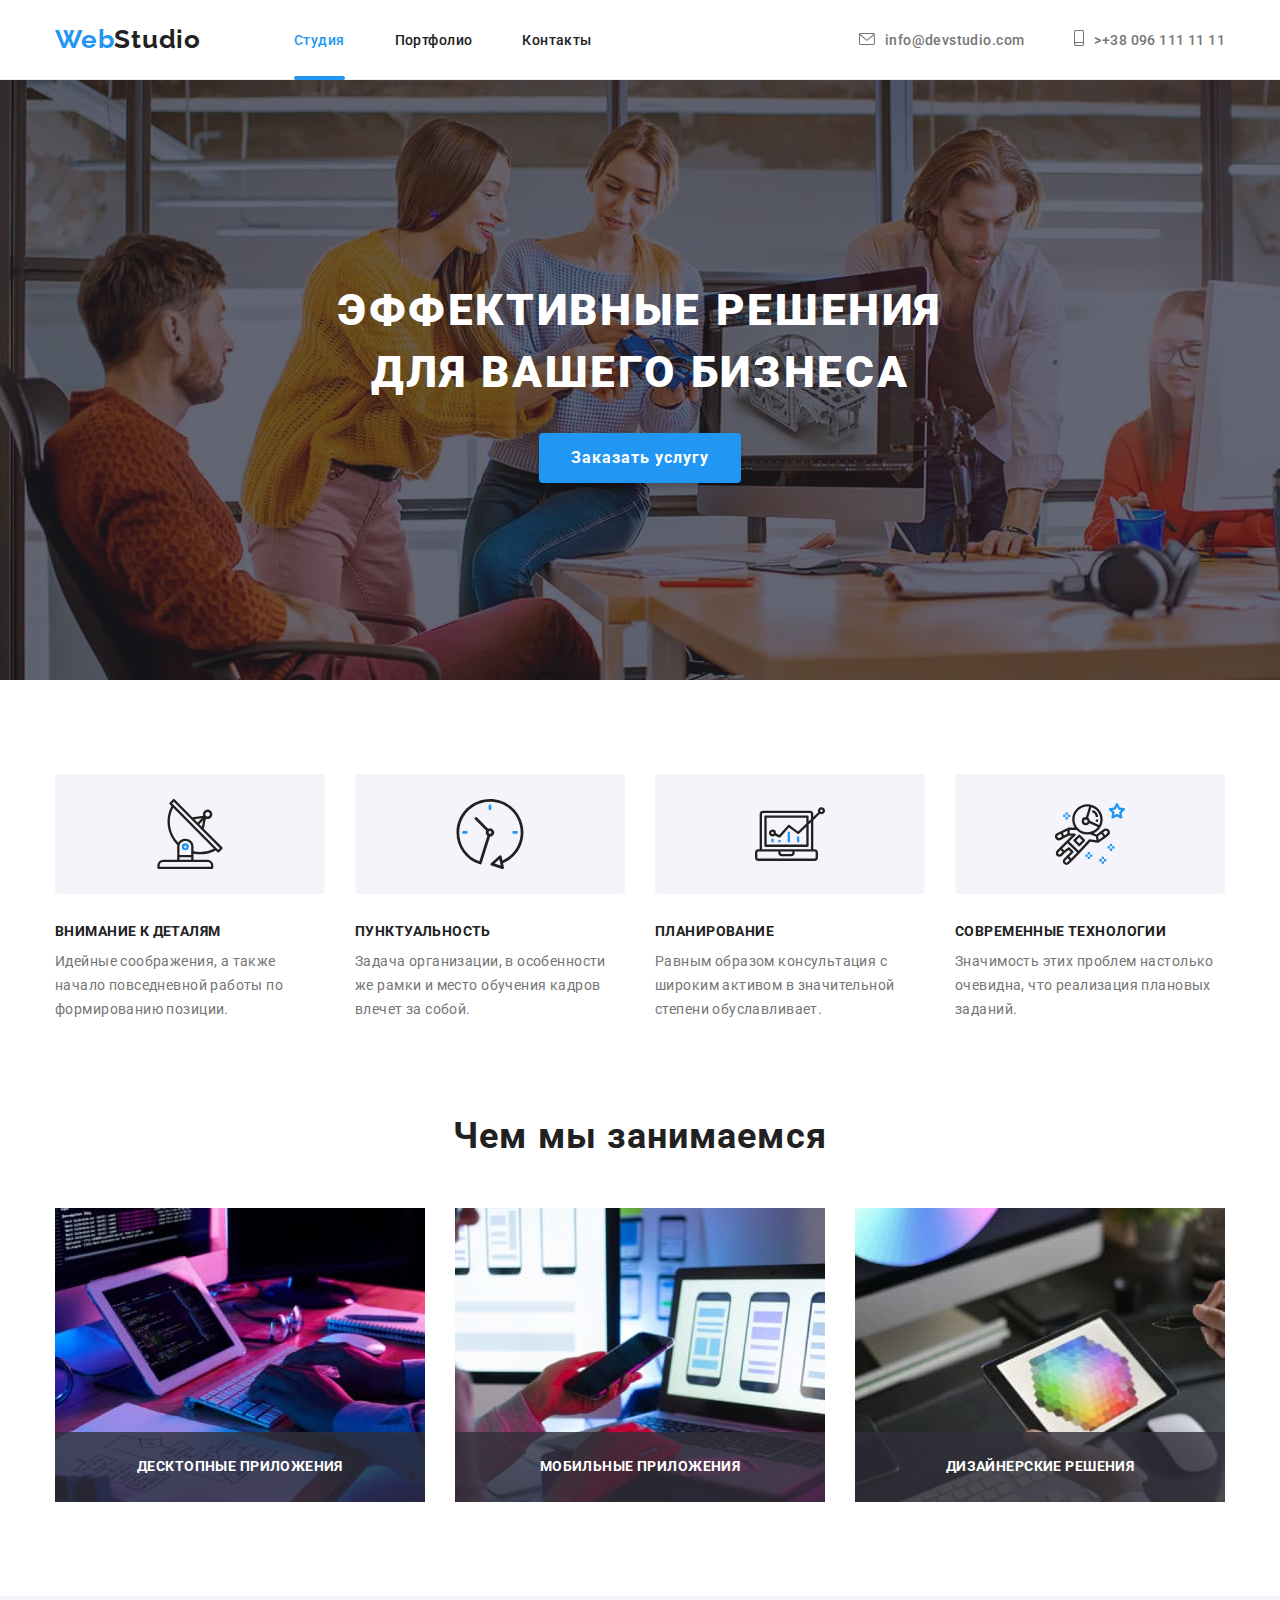
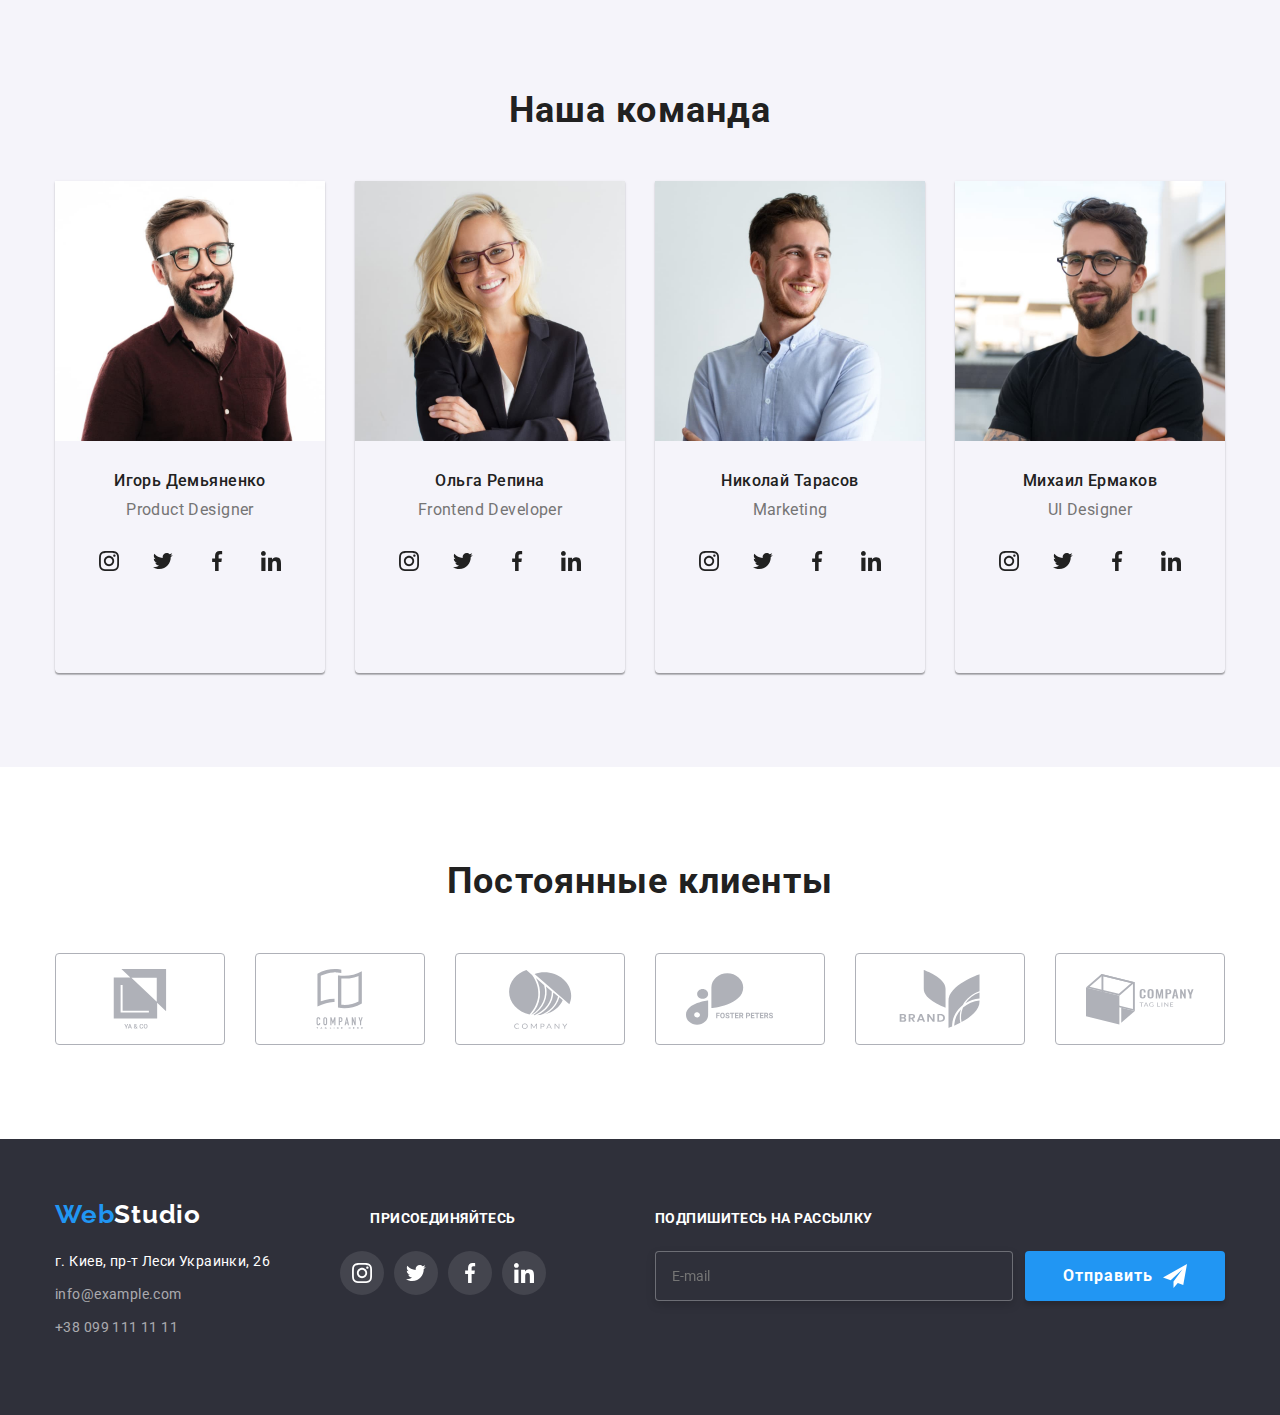
==== index.html @ e7a85a6c "check3" ====
<!DOCTYPE html>
<html lang="ru">
  <head>
    <meta charset="UTF-8" />
    <meta http-equiv="X-UA-Compatible" content="IE=edge" />
    <meta name="viewport" content="width=device-width, initial-scale=1.0" />
    <title>WebStudio</title>
    <link
      href="https://fonts.googleapis.com/css2?family=Raleway:wght@700&family=Roboto:wght@400;500;700;900&display=swap"
      rel="stylesheet"
    />
    <link
      rel="stylesheet"
      href="https://cdnjs.cloudflare.com/ajax/libs/modern-normalize/1.0.0/modern-normalize.min.css"
    />
    <link rel="stylesheet" href="./css/style.css" />
    <link rel="stylesheet" href="./css/main.min.css" />
  </head>
  <body class="body">
    <header class="header">
      <div class="conteiner">
        <a href="" class="logo header__logo"><span>Web</span>Studio </a>
        <nav class="nav">
          <ul class="nav__list list">
            <li class="nav__item">
              <a
                class="link currentlink nav__top-link"
                target="_blank"
                href="./index.html"
              >
                Студия</a
              >
            </li>
            <li class="nav__item">
              <a
                class="link nav__top-link"
                target="_blank"
                href="./portfolio.html"
                >Портфолио</a
              >
            </li>
            <li>
              <a class="link nav__top-link" target="_blank" href="">Контакты</a>
            </li>
          </ul>
        </nav>
        <ul class="list-link list">
          <li class="list-link__item">
            <a class="list-link__contact mail" href="mailto:info@devstudio.com">
              <div class="icon">
              <svg class="list-link__icon" width="16" height="12">
                <use href="./image/symbol-defs.svg#icon-envelope"></use></svg >
              </div>
              info@devstudio.com</a
            >
            <li class="list-link__item">
            <a class="list-link__contact tel" href="tel:+380961111111">
              <div class="icon">
              <svg class="list-link__icon" width="10" height="16">
                <use href="./image/symbol-defs.svg#icon-smartphone"></use></svg>
              </div>
                >+38 096 111 11 11</a
            >
          </li>
          </li>
        </ul>
        <button type="button" class="menu-open-btn">
          <svg class="mobile-open-icon" width="40" height="40">
            <use href="./image/symbol-defs.svg#icon-menu-mob"></use>
          </svg>
        </button>
      </div>
      <div class="mob-menu is-hidden">
        <div class="conteiner">
          <div class="mob-menu-top">
            <button type="button" class="menu-close-btn">
              <svg class="mobile-close-icon" width="40" height="40">
                <use href="./image/symbol-defs.svg#icon-close-mob"></use>
              </svg>
            </button>
            <ul class="mob-menu-list list">
              <li class="mob-menu-item">
                <a
                  class="link currentlink mob-link"
                  target="_blank"
                  href="./index.html"
                >
                  Студия</a
                >
              </li>
              <li class="mob-menu-item">
                <a class="link mob-link" target="_blank" href="./portfolio.html"
                  >Портфолио</a
                >
              </li>
              <li class="mob-menu-item">
                <a class="link mob-link" target="_blank" href="">Контакты</a>
              </li>
            </ul>
          </div>
          <div class="mob-menu-bottom">
            <div class="mob-connect">
              <ul class="mob-connect-list list">
                <li class="mob-connect-item">
                  <a
                    class="mob-connect-link-phone tel link"
                    href="tel:+380961111111"
                  >
                    +38 096 111 11 11</a
                  >
                </li>
                <li class="mob-connect-item">
                  <a
                    class="mob-connect-link-email mail link"
                    href="mailto:info@devstudio.com"
                  >
                    info@devstudio.com</a
                  >
                </li>
              </ul>

              <ul class="mob-soc-list list">
                <li class="mob-soc-item">Instagram</li>
                <li class="mob-soc-item">Twitter</li>
                <li class="mob-soc-item">Facebook</li>
                <li class="mob-soc-item">LinkedIn</li>
              </ul>
            </div>
          </div>
        </div>
      </div>
    </header>
    <main>
      <section class="hero">
        <div class="conteiner">
          <h1 class="hero__title title">
            Эффективные решения<br />
            для вашего бизнеса
          </h1>
          <button type="button" class="hero__btn" data-modal-open>
            Заказать услугу
          </button>
        </div>
      </section>
      <section class="peculiarities section">
        <div class="conteiner">
          <h2 class="visually-hidden">Особенности</h2>
          <ul class="peculiarities__list card__set list">
            <li class="peculiarities__item card__item icon-rect">
              <h3 class="peculiarities__title item-title">
                Внимание к деталям
              </h3>
              <p class="peculiarities__text">
                Идейные соображения, а также начало повседневной работы по
                формированию позиции.
              </p>
            </li>
            <li class="peculiarities__item card__item icon-clock">
              <h3 class="peculiarities__title item-title">Пунктуальность</h3>
              <p class="peculiarities__text">
                Задача организации, в особенности же рамки и место обучения
                кадров влечет за собой.
              </p>
            </li>
            <li class="peculiarities__item card__item icon-diagram">
              <h3 class="peculiarities__title item-title">Планирование</h3>
              <p class="peculiarities__text">
                Равным образом консультация с широким активом в значительной
                степени обуславливает.
              </p>
            </li>
            <li class="peculiarities__item card__item icon-ilon">
              <h3 class="peculiarities__title item-title">
                Современные технологии
              </h3>
              <p class="peculiarities__text">
                Значимость этих проблем настолько очевидна, что реализация
                плановых заданий.
              </p>
            </li>
          </ul>
        </div>
      </section>
      <section class="about section">
        <div class="conteiner">
          <h2 class="about__top-title title">Чем мы занимаемся</h2>
          <ul class="about__list card__set list">
            <li class="about__item card__item">
              <img
                class="about__img"
                srcset="./image/img.jpg 1x, ./image/about-des1-2x.jpg 2x"
                src="./image/img.jpg"
                alt="написание кода"
                width="370"
                height="294"
              />
              <p class="about__text item-title">Десктопные приложения</p>
            </li>
            <li class="about__item card__item">
              <img
                class="about__img"
                srcset="./image/img-2.jpg 1x, ./image/about-des2-2x.jpg 2x"
                src="./image/img-2.jpg"
                alt="разметка страницы"
                width="370"
                height="294"
              />
              <p class="about__text item-title">Мобильные приложения</p>
            </li>
            <li class="about__item card__item">
              <img
                class="about__img"
                srcset="./image/img-3.jpg 1x, ./image/about-des3-2x.jpg 2x"
                src="./image/img-3.jpg"
                alt="выбор цвета"
                width="370"
                height="294"
              />
              <p class="about__text item-title">Дизайнерские решения</p>
            </li>
          </ul>
        </div>
      </section>
      <section class="team section">
        <div class="conteiner">
          <h2 class="team__top-title title">Наша команда</h2>
          <ul class="team__list card-set list">
            <li class="team__item card__item">
              <picture>
                <source
                  srcset="
                    ./image/team-des-1-2x.jpg 2x,
                    ./image/team-des-1.jpg    1x
                  "
                  media="(min-width: 1200px)"
                />
                <source
                  srcset="
                    ./image/team-tab-1-2x.jpg 2x,
                    ./image/team-tab-1.jpg    1x
                  "
                  media="(min-width: 768px)"
                />
                <source
                  srcset="
                    ./image/team-mob-1-2x.jpg 2x,
                    ./image/team-mob-1.jpg    1x
                  "
                  media="(max-width: 480px)"
                />
                <img
                  src="./image/team-des-1.jpg"
                  alt="Парень в красной рубашке"
                />
              </picture>
              <div class="team__container">
                <h3 class="team__title">Игорь Демьяненко</h3>
                <p class="team__text">Product Designer</p>
                <ul class="soc__list list">
                  <li class="soc__item">
                    <a
                      href=""
                      target="_blank"
                      rel="noopener noreferrer"
                      class="soc__link link"
                    >
                      <svg class="soc__icon" width="20px" height="20px">
                        <use
                          href="./image/symbol-defs.svg#icon-instagram-2"
                        ></use>
                      </svg>
                    </a>
                  </li>
                  <li class="soc__item">
                    <a
                      href=""
                      target="_blank"
                      rel="noopener noreferrer"
                      class="soc__link link"
                    >
                      <svg class="soc__icon" width="20px" height="20px">
                        <use href="./image/symbol-defs.svg#icon-Group"></use>
                      </svg>
                    </a>
                  </li>
                  <li class="soc__item">
                    <a
                      href=""
                      target="_blank"
                      rel="noopener noreferrer"
                      class="soc__link link"
                    >
                      <svg class="soc__icon" width="20px" height="20px">
                        <use
                          href="./image/symbol-defs.svg#icon-facebook-1"
                        ></use>
                      </svg>
                    </a>
                  </li>
                  <li class="soc__item">
                    <a
                      href=""
                      target="_blank"
                      rel="noopener noreferrer"
                      class="soc__link link"
                    >
                      <svg class="soc__icon" width="20px" height="20px">
                        <use
                          href="./image/symbol-defs.svg#icon-linkedin-1"
                        ></use>
                      </svg>
                    </a>
                  </li>
                </ul>
              </div>
            </li>
            <li class="team__item card__item">
              <picture>
                <source
                  srcset="
                    ./image/team-des-2-2x.jpg 2x,
                    ./image/team-des-2.jpg    1x
                  "
                  media="(min-width: 1200px)"
                />
                <source
                  srcset="
                    ./image/team-tab-2-2x.jpg 2x,
                    ./image/team-tab-2.jpg    1x
                  "
                  media="(min-width: 768px)"
                />
                <source
                  srcset="
                    ./image/team-mob-2-2x.jpg 2x,
                    ./image/team-mob-2.jpg    1x
                  "
                  media="(max-width: 480px)"
                />
                <img src="./image/team-des-2.jpg" alt="девушка" />
              </picture>

              <div class="team__container">
                <h3 class="team__title">Ольга Репина</h3>
                <p class="team__text">Frontend Developer</p>
                <ul class="soc__list list">
                  <li class="soc__item">
                    <a
                      href=""
                      target="_blank"
                      rel="noopener noreferrer"
                      class="soc__link link"
                    >
                      <svg class="soc__icon" width="20px" height="20px">
                        <use
                          href="./image/symbol-defs.svg#icon-instagram-2"
                        ></use>
                      </svg>
                    </a>
                  </li>
                  <li class="soc__item">
                    <a
                      href=""
                      target="_blank"
                      rel="noopener noreferrer"
                      class="soc__link link"
                    >
                      <svg class="soc__icon" width="20px" height="20px">
                        <use href="./image/symbol-defs.svg#icon-Group"></use>
                      </svg>
                    </a>
                  </li>
                  <li class="soc__item">
                    <a
                      href=""
                      target="_blank"
                      rel="noopener noreferrer"
                      class="soc__link link"
                    >
                      <svg class="soc__icon" width="20px" height="20px">
                        <use
                          href="./image/symbol-defs.svg#icon-facebook-1"
                        ></use>
                      </svg>
                    </a>
                  </li>
                  <li class="soc__item">
                    <a
                      href=""
                      target="_blank"
                      rel="noopener noreferrer"
                      class="soc__link link"
                    >
                      <svg class="soc__icon" width="20px" height="20px">
                        <use
                          href="./image/symbol-defs.svg#icon-linkedin-1"
                        ></use>
                      </svg>
                    </a>
                  </li>
                </ul>
              </div>
            </li>
            <li class="team__item card__item">
              <picture>
                <source
                  srcset="
                    ./image/team-des-3-2x.jpg 2x,
                    ./image/team-des-3.jpg    1x
                  "
                  media="(min-width: 1200px)"
                />
                <source
                  srcset="
                    ./image/team-tab-3-2x.jpg 2x,
                    ./image/team-tab-3.jpg    1x
                  "
                  media="(min-width: 768px)"
                />
                <source
                  srcset="
                    ./image/team-mob-3-2x.jpg 2x,
                    ./image/team-mob-3.jpg    1x
                  "
                  media="(max-width: 480px)"
                />
                <img
                  src="./image/team-des-3.jpg"
                  alt="парень в белой рубашке"
                />
              </picture>

              <div class="team__container">
                <h3 class="team__title">Николай Тарасов</h3>
                <p class="team__text">Marketing</p>
                <ul class="soc__list list">
                  <li class="soc__item">
                    <a
                      href=""
                      target="_blank"
                      rel="noopener noreferrer"
                      class="soc__link link"
                    >
                      <svg class="soc__icon" width="20px" height="20px">
                        <use
                          href="./image/symbol-defs.svg#icon-instagram-2"
                        ></use>
                      </svg>
                    </a>
                  </li>
                  <li class="soc__item">
                    <a
                      href=""
                      target="_blank"
                      rel="noopener noreferrer"
                      class="soc__link link"
                    >
                      <svg class="soc__icon" width="20px" height="20px">
                        <use href="./image/symbol-defs.svg#icon-Group"></use>
                      </svg>
                    </a>
                  </li>
                  <li class="soc__item">
                    <a
                      href=""
                      target="_blank"
                      rel="noopener noreferrer"
                      class="soc__link link"
                    >
                      <svg class="soc__icon" width="20px" height="20px">
                        <use
                          href="./image/symbol-defs.svg#icon-facebook-1"
                        ></use>
                      </svg>
                    </a>
                  </li>
                  <li class="soc__item">
                    <a
                      href=""
                      target="_blank"
                      rel="noopener noreferrer"
                      class="soc__link link"
                    >
                      <svg class="soc__icon" width="20px" height="20px">
                        <use
                          href="./image/symbol-defs.svg#icon-linkedin-1"
                        ></use>
                      </svg>
                    </a>
                  </li>
                </ul>
              </div>
            </li>
            <li class="team__item card__item">
              <picture>
                <source
                  srcset="
                    ./image/team-des-4-2x.jpg 2x,
                    ./image/team-des-4.jpg    1x
                  "
                  media="(min-width: 1200px)"
                />
                <source
                  srcset="
                    ./image/team-tab-4-2x.jpg 2x,
                    ./image/team-tab-4.jpg    1x
                  "
                  media="(min-width: 768px)"
                />
                <source
                  srcset="
                    ./image/team-mob-4-2x.jpg 2x,
                    ./image/team-mob-4.jpg    1x
                  "
                  media="(max-width: 480px)"
                />
                <img src="./image/team-des-4.jpg" alt="парень в футболке" />
              </picture>

              <div class="team__container">
                <h3 class="team__title">Михаил Ермаков</h3>
                <p class="team__text">UI Designer</p>
                <ul class="soc__list list">
                  <li class="soc__item">
                    <a
                      href=""
                      target="_blank"
                      rel="noopener noreferrer"
                      class="soc__link link"
                    >
                      <svg class="soc__icon" width="20px" height="20px">
                        <use
                          href="./image/symbol-defs.svg#icon-instagram-2"
                        ></use>
                      </svg>
                    </a>
                  </li>
                  <li class="soc__item">
                    <a
                      href=""
                      target="_blank"
                      rel="noopener noreferrer"
                      class="soc__link link"
                    >
                      <svg class="soc__icon" width="20px" height="20px">
                        <use href="./image/symbol-defs.svg#icon-Group"></use>
                      </svg>
                    </a>
                  </li>
                  <li class="soc__item">
                    <a
                      href=""
                      target="_blank"
                      rel="noopener noreferrer"
                      class="soc__link link"
                    >
                      <svg class="soc__icon" width="20px" height="20px">
                        <use
                          href="./image/symbol-defs.svg#icon-facebook-1"
                        ></use>
                      </svg>
                    </a>
                  </li>
                  <li class="soc__item">
                    <a
                      href=""
                      target="_blank"
                      rel="noopener noreferrer"
                      class="soc__link link"
                    >
                      <svg class="soc__icon" width="20px" height="20px">
                        <use
                          href="./image/symbol-defs.svg#icon-linkedin-1"
                        ></use>
                      </svg>
                    </a>
                  </li>
                </ul>
              </div>
            </li>
          </ul>
        </div>
      </section>
      <section class="clients section">
        <div class="conteiner">
          <h2 class="clients__title title">Постоянные клиенты</h2>
          <ul class="clients__list card__set list">
            <li class="clients__item card__item">
              <a
                href=""
                target="_blank"
                rel="noopener noreferrer"
                class="clients__link link"
              >
                <svg class="clients__soc__icon" width="108px" height="60px">
                  <use href="./image/symbol-defs.svg#icon-group-2"></use>
                </svg>
              </a>
            </li>
            <li class="clients__item card__item">
              <a
                href=""
                target="_blank"
                rel="noopener noreferrer"
                class="clients__link link"
              >
                <svg class="clients__soc__icon" width="108px" height="60px">
                  <use href="./image/symbol-defs.svg#icon-group-3"></use>
                </svg>
              </a>
            </li>
            <li class="clients__item card__item">
              <a
                href=""
                target="_blank"
                rel="noopener noreferrer"
                class="clients__link link"
              >
                <svg class="clients__soc__icon" width="100px" height="60px">
                  <use href="./image/symbol-defs.svg#icon-group-4"></use>
                </svg>
              </a>
            </li>
            <li class="clients__item card__item">
              <a
                href=""
                target="_blank"
                rel="noopener noreferrer"
                class="clients__link link"
              >
                <svg class="clients__soc__icon" width="108px" height="60px">
                  <use href="./image/symbol-defs.svg#icon-group-5"></use>
                </svg>
              </a>
            </li>
            <li class="clients__item card__item">
              <a
                href=""
                target="_blank"
                rel="noopener noreferrer"
                class="clients__link link"
              >
                <svg class="clients__soc__icon" width="108px" height="60px">
                  <use href="./image/symbol-defs.svg#icon-group-6"></use>
                </svg>
              </a>
            </li>
            <li class="clients__item card__item">
              <a
                href=""
                target="_blank"
                rel="noopener noreferrer"
                class="clients__link link"
              >
                <svg class="clients__soc__icon" width="108px" height="60px">
                  <use href="./image/symbol-defs.svg#icon-group-7"></use>
                </svg>
              </a>
            </li>
          </ul>
        </div>
      </section>
    </main>
    <footer class="footer">
      <div class="conteiner footer-conteiner">
        <div class="footer__top">
        <div class="footer__contant">
          <a href="" class="logo footer__logo"
            >Web<span class="logo__footer-accent">Studio</span></a
          >
          <address>
            <ul class="footer__list list">
              <li class="footer__item">
                <a
                  href="https://goo.gl/maps/t49kkBEcWEuTb8Tj7"
                  target="_blank"
                  rel="noopener noreferrer"
                  class="footer__link address link"
                  >г. Киев, пр-т Леси Украинки, 26</a
                >
              </li>
              <li class="footer__item">
                <a href="mailto:info@example.com" class="footer__link footer-address link"
                  >info@example.com</a
                >
              </li>
              <li class="footer__item">
                <a href="tel:+380991111111" class="footer__link footer-address link"
                  >+38 099 111 11 11</a
                >
              </li>
            </ul>
          </address>
        </div>
        <div class="footer__soc-contant">
          <p class="footer__title">присоединяйтесь</p>
          <ul class="soc__list list">
            <li class="soc__item">
              <a
                href=""
                target="_blank"
                rel="noopener noreferrer"
                class="soc__link link"
              >
                <svg class="soc__icon" width="20px" height="20px">
                  <use href="./image/symbol-defs.svg#icon-instagram-2"></use>
                </svg>
              </a>
            </li>
            <li class="soc__item">
              <a
                href=""
                target="_blank"
                rel="noopener noreferrer"
                class="soc__link link"
              >
                <svg class="soc__icon" width="20px" height="20px">
                  <use href="./image/symbol-defs.svg#icon-Group"></use>
                </svg>
              </a>
            </li>
            <li class="soc__item">
              <a
                href=""
                target="_blank"
                rel="noopener noreferrer"
                class="soc__link link"
              >
                <svg class="soc__icon" width="20px" height="20px">
                  <use href="./image/symbol-defs.svg#icon-facebook-1"></use>
                </svg>
              </a>
            </li>
            <li class="soc__item">
              <a
                href=""
                target="_blank"
                rel="noopener noreferrer"
                class="soc__link link"
              >
                <svg class="soc__icon" width="20px" height="20px">
                  <use href="./image/symbol-defs.svg#icon-linkedin-1"></use>
                </svg>
              </a>
            </li>
          </ul>
        </div>
        </div>
        <div class="footer__form-contant">
          <p class="footer__title footer__title-soc">Подпишитесь на рассылку</p>
          <form class="footer__send">
            <div class="footer__form-wrap">
            <input
              type="email"
              class="footer__input"
              name="E-mail"
              placeholder="E-mail"
            />
            <button type="submit" class="hero__btn footer__btn btn">
              Отправить
              <svg class="footer__send-icon" width="24px" height="24px">
                <use href="./image/symbol-defs.svg#icon-send"></use>
              </svg>
            </button>
          </form>
          </div>
        </div>
      </div>
    </footer>
    <div class="backdrop is-hidden" data-modal>
      <div class="modal">
        <button type="button" class="modal__btn btn" data-modal-close>
          <svg class="icon__close" width="18px" height="18px">
            <use href="./image/symbol-defs.svg#icon-close"></use>
          </svg>
        </button>
        <p class="modal__title">Оставьте свои данные, мы вам перезвоним</p>
        <form>
          <div class="modal__field">
            <label class="modal__label">Имя</label>
            <div class="wrap">
              <input
                type="text"
                class="modal__input"
                name="user-name"
                placeholder=""
              />
              <svg class="modal__icon" width="18" height="18">
                <use href="./image/symbol-defs.svg#icon-person"></use>
              </svg>
            </div>
          </div>
          <div class="modal__field">
            <label class="modal__label">Телефон</label>
            <div class="wrap">
              <input type="tel" class="modal__input" name="user-tel" />
              <svg class="modal__icon" width="18" height="18">
                <use href="./image/symbol-defs.svg#icon-phone"></use>
              </svg>
            </div>
          </div>
          <div class="modal__field">
            <label class="modal__label">Почта</label>
            <div class="wrap">
              <input type="email" class="modal__input" name="user-mail" />
              <svg class="modal__icon" width="18" height="18">
                <use href="./image/symbol-defs.svg#icon-email"></use>
              </svg>
            </div>
          </div>
          <div class="modal__text">
            <label for="user-text" class="modal__label">Комментарий</label>
            <textarea
              name="user-text"
              class="modal__area-text"
              id="user-text"
              placeholder="Введите текст"
            ></textarea>
          </div>
          <div class="checkbox__field">
            <input
              type="checkbox"
              name="privacy"
              value="true"
              class="checkbox__input visually-hidden"
              id="privacy"
            />
            <label for="privacy" class="checkbox__text">
              <span class="checkbox__span">
                <svg class="check__icon" width="11" height="8">
                  <use href="./image/symbol-defs.svg#icon-ok"></use>
                </svg> 
                </span
              >Соглашаюсь с рассылкой и принимаю
              <a
                href=""
                class="checkbox__link link"
                target="_blank"
                rel="noopener noreferrer"
                >Условия договора</a
              >
            </label>
          </div>
          <button type="submit" class="hero__btn btn">Отправить</button>
        </form>
      </div>
    </div>
    <script src="./js/modal.js"></script>
    <script src="./js/mobile-menu.js"></script>
  </body>
</html>
---- css/main.min.css ----
.body{font-family:"Roboto",sans-serif;font-weight:400;font-size:14px;line-height:1.71;letter-spacing:.03em;color:var(--dark-color)}.link{text-decoration:none;color:inherit}.list{list-style:none}h1,h2,h3,h4,h5,p{margin:0}ul,ol{margin:0;padding-left:0}button{cursor:pointer}img{display:block;max-width:100%;height:auto;width:100%}.logo{font-family:"Raleway",sans-serif;font-weight:700;font-size:26px;line-height:1.2;letter-spacing:.03em;color:var(--blue-color);text-decoration:none}.logo__header-accent{color:var(--logo-color)}.logo__footer-accent{color:var(--white-color)}.section{padding-top:60px;padding-bottom:60px}@media screen and (min-width: 1200px){.section{padding-top:94px;padding-bottom:94px}}.card-set{display:flex;flex-wrap:wrap;column-gap:var(--card-gap-left);row-gap:var(--card-gap-top)}@media screen and (min-width: 768px){.card-set{--card-item: 2}}.card-item{flex-basis:calc((100% - (var(--card-item) - 1)*var(--card-gap-left))/var(--card-item))}.conteiner{width:100%;margin:auto;padding-left:15px;padding-right:15px}@media screen and (min-width: 480px){.conteiner{width:480px}}@media screen and (min-width: 768px){.conteiner{width:780px}}@media screen and (min-width: 1200px){.conteiner{width:1200px}}.item-title{font-weight:700;font-size:14px;line-height:1.14;letter-spacing:.03em;text-transform:uppercase}.title{font-weight:700;font-size:36px;line-height:1.16;text-align:center;margin-bottom:50px;letter-spacing:.03em;color:var(--black-color)}.button{font-weight:700;font-size:16px;line-height:1.88;display:flex;align-items:center;text-align:center;letter-spacing:.06em;color:var(--white-color)}.button__btn:hover,.button__btn:focus{background-color:var(--dark-blue-color)}.soc__list{display:flex;justify-content:center}.soc__item{width:44px;height:44px;margin-right:10px}.soc__item:last-child{margin-right:0}.soc__link{width:100%;height:100%;border-radius:50%;display:flex;align-items:center;justify-content:center;transition:fill var(--cubic-bezier),background-color var(--cubic-bezier)}.soc__link:hover,.soc__link:focus{background-color:var(--blue-color);color:var(--white-color)}.soc__icon{fill:currentColor}.header__logo{font-size:24px;font-weight:700;line-height:1.17;text-decoration:none;font-family:"Raleway",sans-serif;color:var(--black-color)}@media screen and (min-width: 1200px){.header__logo{font-size:26px;line-height:1.19}}.link{color:var(--black-color);text-decoration:none}.header__logo{padding:16px 0}@media screen and (min-width: 768px){.header__logo{margin-right:88px;padding:26px 0}}@media screen and (min-width: 1200px){.header__logo{margin-right:93px;padding-top:24px;padding-bottom:25px}}.header{height:80px;border-bottom:1px solid #ececec;width:100vw;max-height:60px}@media screen and (min-width: 768px){.header{max-height:80px}}.header .conteiner{display:flex;align-items:center}.currentlink{color:var(--blue-color)}span{color:var(--blue-color)}.nav{display:none}@media screen and (min-width: 768px){.nav{display:flex}}.nav__list{font-size:14px;font-weight:500;line-height:1.19;letter-spacing:.02;display:flex;align-items:center;color:var(--black-color)}.list-link{display:none}@media screen and (min-width: 768px){.list-link{display:flex;flex-wrap:wrap;margin-left:84px;align-items:center}}@media screen and (min-width: 768px)and (min-width: 1200px){.list-link{flex-wrap:nowrap;margin-left:auto}}.nav__top-link{transition:color var(--cubic-bezier)}.nav__top-link:hover,.nav__top-link:focus{color:var(--blue-color)}.list-link__icon{fill:var(--dark-color);margin-right:8px}@media screen and (min-width: 1200px){.list-link__icon{margin-right:10px}}.list-link__contact:hover .list-link__icon,.list-link__contact:focus .list-link__icon{fill:var(--blue-color)}.list-link__contact{font-size:12px;line-height:1.1666666667;font-weight:500;text-decoration:none;color:var(--dark-color);display:flex;align-items:center;transition:color var(--cubic-bezier)}@media screen and (min-width: 1200px){.list-link__contact{font-size:14px;line-height:1.1428571429}}.list-link__contact:hover,.list-link__contact:focus{color:var(--blue-color)}.list-link__item:not(:last-child){margin-bottom:10px}@media screen and (min-width: 1200px){.list-link__item:not(:last-child){margin-bottom:0;margin-right:50px}}.nav__item{position:relative}.nav__item:not(:last-child){margin-right:50px}@media screen and (min-width: 768px){.link.currentlink::after{content:"";position:absolute;width:100%;height:4px;background-color:var(--blue-color);border-radius:2px;left:0;bottom:-32px}}.menu-open-btn{display:block;margin-left:auto;background-color:var(--white-color);border:none}.menu-close-btn{position:absolute;top:12px;right:25px;display:block;background-color:var(--white-color);border:none}.menu-open-btn:hover,.menu-close-btn:hover{fill:var(--blue-color)}@media screen and (min-width: 768px){.menu-open-btn{display:none}}.mob-menu{position:fixed;top:0;left:0;z-index:10;background-color:var(--white-color);width:100vw;height:100vh}.mob-menu .conteiner{position:relative;padding-top:48px;padding-bottom:48px;padding-left:40px;display:flex;flex-direction:column;justify-content:space-between;align-items:flex-start;height:100%;overflow-y:auto}@media screen and (min-width: 768px){.mob-menu{display:none}}.mob-menu-item{font-weight:500;font-size:40px;line-height:1.175;letter-spacing:.02em;color:var(--black-color)}.mob-menu-item .mob-link:hover{color:var(--blue-color)}.mob-menu-item:not(:last-child){margin-bottom:36px}.mob-connect-item:not(:last-child){margin-bottom:32px}.mob-connect-link-phone{font-weight:500;font-size:34px;line-height:1.1764705882;letter-spacing:.02em;color:var(--blue-color)}.mob-connect-link-email{font-weight:500;font-size:24px;line-height:1.1666666667;letter-spacing:.02em;color:var(--dark-color)}.mob-soc-list{position:relative;display:flex;flex-wrap:wrap;margin-top:64px;font-weight:500;font-size:18px;line-height:1.2222222222;letter-spacing:.02em;color:var(--blue-color)}.mob-soc-item:not(:last-child){margin-right:10px;padding-right:10px;border-right:1px solid rgba(33,33,33,.2)}.hero{max-width:767px;height:400px;margin:auto;padding:118px 0;text-align:center;background-color:var(--footer-color);background-image:linear-gradient(rgba(47, 48, 58, 0.4), rgba(47, 48, 58, 0.4)),url(../image/header-mob.jpg);background-repeat:no-repeat;background-size:cover}@media(min-device-pixel-ratio: 2),(min-resolution: 192dpi),(min-resolution: 2dppx){.hero{background-image:linear-gradient(rgba(47, 48, 58, 0.4), rgba(47, 48, 58, 0.4)),url(../image/header-mob2x.jpg)}}@media screen and (min-width: 768px){.hero{max-width:1199px;background-image:linear-gradient(rgba(47, 48, 58, 0.4), rgba(47, 48, 58, 0.4)),url(../image/header-tab.jpg)}}@media screen and (min-width: 768px)and (min-device-pixel-ratio: 2),screen and (min-width: 768px)and (min-resolution: 192dpi),screen and (min-width: 768px)and (min-resolution: 2dppx){.hero{background-image:linear-gradient(rgba(47, 48, 58, 0.4), rgba(47, 48, 58, 0.4)),url(../image/header-tab2x.jpg)}}@media screen and (min-width: 1200px){.hero{max-width:1600px;height:600px;padding:200px 0;background-image:linear-gradient(rgba(47, 48, 58, 0.4), rgba(47, 48, 58, 0.4)),url(../image/hero.jpg)}}@media screen and (min-width: 1200px)and (min-device-pixel-ratio: 2),screen and (min-width: 1200px)and (min-resolution: 192dpi),screen and (min-width: 1200px)and (min-resolution: 2dppx){.hero{background-image:linear-gradient(rgba(47, 48, 58, 0.4), rgba(47, 48, 58, 0.4)),url(../image/hero-2x.jpg)}}.hero__title{font-size:26px;font-weight:900;line-height:1.6;letter-spacing:.06em;margin-right:auto;margin-left:auto;text-align:center;text-transform:uppercase;color:var(--white-color);margin-bottom:30px}@media screen and (min-width: 1200px){.hero__title{font-size:44px;line-height:1.4;max-width:700px}}.hero__btn{font-family:inherit;font-weight:700;font-size:16px;line-height:1.88;border:0px;min-width:200px;margin-left:auto;margin-right:auto;display:flex;justify-content:center;align-items:center;padding:10px 32px;letter-spacing:.06em;color:var(--white-color);background-color:var(--blue-color);box-shadow:0px 4px 4px rgba(0,0,0,.15);border-radius:4px;transition:background-color var(--cubic-bezier),box-shadow var(--cubic-bezier),border-radius var(--cubic-bezier)}.hero__btn:hover,.hero__btn:focus{background-color:var(--dark-blue-color)}.peculiarities__list{display:flex;flex-wrap:wrap;gap:30px}.peculiarities__item{width:100%}@media screen and (min-width: 768px){.peculiarities__item{width:calc((100% - 30px)/2)}}@media screen and (min-width: 1200px){.peculiarities__item{width:calc((100% - 90px)/4)}}.peculiarities__title{margin-bottom:10px;color:var(--black-color);text-align:center}@media screen and (min-width: 768px){.peculiarities__title{text-align:start}}.peculiarities__item::before{content:"";display:block;height:120px;border-radius:4px;margin-bottom:30px;background:var(--grey-color);background-position:50% 50%;background-repeat:no-repeat}.icon-rect::before{background-image:url(../image/antenna.svg)}.icon-clock::before{background-image:url(../image/clock.svg)}.icon-diagram::before{background-image:url(../image/diagram.svg)}.icon-ilon::before{background-image:url(../image/astronaut.svg)}.about{padding-top:0}@media screen and (max-width: 1199px){.about{display:none}}.about__list{display:flex;gap:30px}.about__item{position:relative}.about__text{display:flex;align-items:center;justify-content:center;position:absolute;color:var(--white-color);bottom:0;background:rgba(47,48,58,.8);width:100%;padding:27px}.team{background:var(--grey-color)}.team__container{padding:30px}.team__title{font-weight:500;color:var(--black-color);margin-bottom:10px}.team__text{margin-bottom:16px}.team__list{display:flex;flex-wrap:wrap;gap:30px}.team__item{width:100%;text-align:center;box-shadow:0px 1px 3px rgba(0,0,0,.12),0px 1px 1px rgba(0,0,0,.14),0px 2px 1px rgba(0,0,0,.2);border-radius:0px 0px 4px 4px}@media screen and (min-width: 768px){.team__item{width:calc((100% - 30px)/2)}}@media screen and (min-width: 1200px){.team__item{width:calc((100% - 90px)/4)}}.team__text,.team__title{font-size:16px;line-height:1.19}.clients__list{--card-item: 6;display:flex;flex-wrap:wrap;gap:30px}.clients__item{color:var(--soc__grey-color);width:calc((100% - 30px)/2)}@media screen and (min-width: 768px){.clients__item{width:calc((100% - 60px)/3)}}@media screen and (min-width: 1200px){.clients__item{width:calc((100% - 150px)/6)}}.clients__item:last-child{margin-right:none}.clients__soc__icon{fill:currentColor}.clients__link{color:inherit;display:flex;fill:var(--soc__grey-color);height:92px;border:1px solid #afb1b8;border-radius:4px;display:flex;align-items:center;justify-content:center;border-radius:4px;transition:fill var(--cubic-bezier),border var(--cubic-bezier)}.clients__link:focus,.clients__link:hover{color:var(--blue-color);border:1px solid var(--blue-color)}.footer{padding-bottom:60px;background:var(--footer-color)}@media screen and (min-width: 768px){.footer__top{display:flex;justify-content:space-evenly;align-items:baseline}}.footer__logo{display:block;text-align:center;font-weight:700;font-size:26px;line-height:1.1923076923;margin-bottom:20px}@media screen and (min-width: 1200px){.footer__logo{text-align:start}}.footer__link{transition:color 250ms cubic-bezier(0.4, 0, 0.2, 1)}.footer__link:not(:last-child){margin-bottom:8px}.footer__link:hover,.footer__link:focus{color:var(--blue-color)}.footer__list{display:block;text-align:center}@media screen and (min-width: 1200px){.footer__list{text-align:start}}.footer__soc-contant{margin-top:60px}.footer-address{font-size:14px;line-height:1.71;letter-spacing:.03;color:rgba(255,255,255,.6)}@media screen and (min-width: 1200px){.footer-conteiner{display:flex;align-items:baseline}}.address{font-size:14px;line-height:1.71;letter-spacing:.03;font-style:normal;color:var(--white-color)}.footer__contant{padding-top:60px}@media screen and (min-width: 1200px){.footer__contant{display:flex;flex-direction:column;margin-right:70px}}.footer-address{display:block;margin-top:9px;font-style:normal}.footer__title{text-align:center;font-size:14px;font-weight:700;line-height:1.71;letter-spacing:.03;text-transform:uppercase;color:var(--white-color)}@media screen and (min-width: 1200px){.footer__title-soc{text-align:start}}.soc__list{margin-bottom:60px;display:flex;justify-content:center;margin-top:20px}.footer .soc__link{color:var(--white-color);background:rgba(255,255,255,.1);border-radius:50%;transition:background-color var(--cubic-bezier)}.footer .soc__link:hover,.footer .soc__link:focus{background-color:var(--blue-color)}.footer__input{width:100%;height:50px;background-color:var(--footer-color);color:rgba(255,255,255,.6);padding-left:16px;margin-bottom:20px;outline:none;border:1px solid rgba(255,255,255,.3);filter:drop-shadow(0px 4px 4px rgba(0, 0, 0, 0.15));border-radius:4px}@media screen and (min-width: 768px){.footer__input{width:450px}}@media screen and (min-width: 1200px){.footer__input{width:358px}}.footer__btn{font-size:16px;font-weight:700;line-height:1.88;letter-spacing:.06;display:flex;align-items:center;justify-content:center;width:200px;height:50px;background:#2196f3;box-shadow:0px 4px 4px rgba(0,0,0,.15);border-radius:4px;margin:0 auto;cursor:pointer;color:#fff;border:none}@media screen and (min-width: 1200px){.footer__btn{margin-left:12px}}@media screen and (min-width: 768px){.footer__form-contant{margin-top:60px}}@media screen and (min-width: 1200px){.footer__form-contant{margin-top:0;margin-left:auto}}.footer__form-wrap{margin-top:20px}@media screen and (min-width: 768px){.footer__form-wrap{text-align:center}}@media screen and (min-width: 1200px){.footer__form-wrap{display:flex}}.footer__send-icon{margin-left:10px}.filter{padding-top:94px}.filter__btn-list{display:flex;flex-wrap:wrap;align-items:center;gap:15px 8px;margin-bottom:40px}@media screen and (min-width: 768px){.filter__btn-list{margin-bottom:30px;justify-content:center}}@media screen and (min-width: 1200px){.filter__btn-list{margin-bottom:50px}}.filter__item:not(:last-child){margin-right:8px}.filter__btn{font-family:"Roboto";font-weight:500;font-size:16px;line-height:1.62;padding:6px 22px;border-radius:4px;border:none;text-align:center;letter-spacing:.03em;color:var(--black-color);transition:background-color var(--cubic-bezier),box-shadow var(--cubic-bezier),color var(--cubic-bezier)}.filter__btn:hover,.filter__btn:focus{color:var(--white-color);background-color:var(--blue-color);box-shadow:0px 3px 1px rgba(0,0,0,.1),0px 1px 2px rgba(0,0,0,.08),0px 2px 2px rgba(0,0,0,.12)}.portfolio__list{display:flex;flex-wrap:wrap;gap:30px}.portfolio__link{display:block;transition:box-shadow var(--cubic-bezier)}.portfolio__link:focus,.portfolio__link:hover{box-shadow:0px 1px 1px rgba(0,0,0,.12),0px 4px 4px rgba(0,0,0,.06),1px 4px 6px rgba(0,0,0,.16)}.portfolio__title{font-weight:700;font-size:18px;line-height:2;letter-spacing:.06em;color:var(--black-color)}.portfolio__bac{position:relative;overflow:hidden}.portfolio__bac-text{position:absolute;top:0;height:100%;font-size:18px;line-height:1.56;padding:63px 24px;background-color:rgba(33,150,243,.9);color:var(--white-color);transform:translateY(100%);transition:transform var(--cubic-bezier),background-color var(--cubic-bezier),color var(--cubic-bezier)}.portfolio__link:hover .portfolio__bac-text,.portfolio__link:focus .portfolio__bac-text{transform:translateY(0)}.portfolio__text{font-size:16px;line-height:1.88}.portfolio__footer{border:1px solid #eee;padding:20px 24px}.backdrop{width:100%;height:100%;background:rgba(0,0,0,.8);position:fixed;top:0;transition:opacity var(--cubic-bezier),visibility var(--cubic-bezier)}.backdrop.is-hidden .modal{transform:translate(-50%, -50%) scale(0)}.modal{max-width:450px;max-height:609px;height:100%;width:100%;position:absolute;top:50%;left:50%;background:var(--white-color);padding:40px;box-shadow:0px 1px 3px rgba(0,0,0,.12),0px 1px 1px rgba(0,0,0,.14),0px 2px 1px rgba(0,0,0,.2);border-radius:4px;transform:translate(-50%, -50%) scale(1);transition:transform var(--cubic-bezier)}@media screen and (min-width: 1200px){.modal{border-radius:4px;width:528px;min-height:581px}}.modal__title{font-weight:700;font-size:20px;line-height:1.15;text-align:center;letter-spacing:.03em;margin-bottom:12px;color:var(--black-color)}.modal__field{margin-bottom:10px}.modal__icon{position:absolute;left:12px;top:50%;transform:translateY(-50%);transition:fill var(--cubic-bezier)}.modal__text{display:flex;flex-wrap:wrap;margin-bottom:20px}.modal__label{display:block;font-size:12px;line-height:1.16;letter-spacing:.01em;margin-bottom:4px;color:var(--dark-color);transform-origin:border var(--cubic-bezier)}.modal__btn{width:30px;height:30px;border:1px solid #999;border-radius:50%;background-color:rgba(0,0,0,0);position:absolute;top:10px;right:10px;display:flex;align-items:center;justify-content:center;padding:0;transition:fill var(--cubic-bezier)}.modal__btn__btn:hover,.modal__btn__btn:focus{fill:var(--blue-color)}.is-hidden{visibility:hidden;opacity:0;pointer-events:none}.wrap{position:relative}.modal__input:hover+.modal__icon,.modal__input:focus+.modal__icon{fill:var(--blue-color)}.modal__input{width:100%;height:40px;font-size:14px;line-height:1.16;letter-spacing:.01em;padding-left:42px;border:1px solid rgba(33,33,33,.2);border-radius:4px;transition:border var(--cubic-bezier)}.modal__input__input:hover,.modal__input__input:focus{border:1px solid var(--blue-color)}.modal__area-text{width:100%;height:120px;padding:12px 16px;border:1px solid rgba(33,33,33,.2);border-radius:4px;resize:none;font-weight:400;font-size:12px;line-height:1.16;letter-spacing:.01em;color:rgba(117,117,117,.5);resize:none}.modal__area-text:hover,.modal__area-text:focus{border:1px solid var(--blue-color)}.checkbox__field{position:relative;display:flex;align-items:center;justify-content:space-evenly;margin-bottom:30px}.checkbox__input{position:absolute;top:0;left:0}.checkbox__text{width:100%;display:flex;align-items:center;font-size:14px;line-height:1.16;letter-spacing:.03em}.checkbox__span{width:16px;height:15px;position:relative;border:2px solid #212121;border-radius:3px;background-color:rgba(0,0,0,0);margin-right:5px;display:inline-flex;justify-content:center;align-items:center;transition:backgraund-color var(--cubic-bezier),border var(--cubic-bezier)}.check__icon{width:100%;height:100%;fill:rgba(0,0,0,0);position:absolute;top:50%;left:50%;transform:translate(-50%, -50%);transition:fill var(--cubic-bezier)}.checkbox__input:focus+.checkbox__text span,.checkbox__input:hover+.checkbox__text span{border-color:var(--blue-color)}.checkbox__input:checked+.checkbox__text span{background-color:var(--blue-color);border:2px solid var(--blue-color)}.checkbox__input:checked+.checkbox__text .check__icon{fill:var(--white-color)}.checkbox__link{text-decoration-line:underline;margin-left:1px;color:var(--blue-color);border-bottom:1px solid var(--blue-color)}.visually-hidden{position:absolute;white-space:nowrap;width:1px;height:1px;overflow:hidden;border:0;padding:0;clip:rect(0 0 0 0);clip-path:inset(50%);margin:-1px}:root{--black-color: #212121;--dark-color: #757575;--white-color: #ffffff;--blue-color: #2196f3;--grey-color: #F5F4FA;--logo-color: #000000;--footer-color: #2F303A;--card-gap-top: 30px;--card-gap-left: 30px;--card-item: 3;--soc__grey-color: #AFB1B8;--cubic-bezier: 250ms cubic-bezier(0.4, 0, 0.2, 1);--dark-blue-color: #188CE8}/*# sourceMappingURL=main.min.css.map */
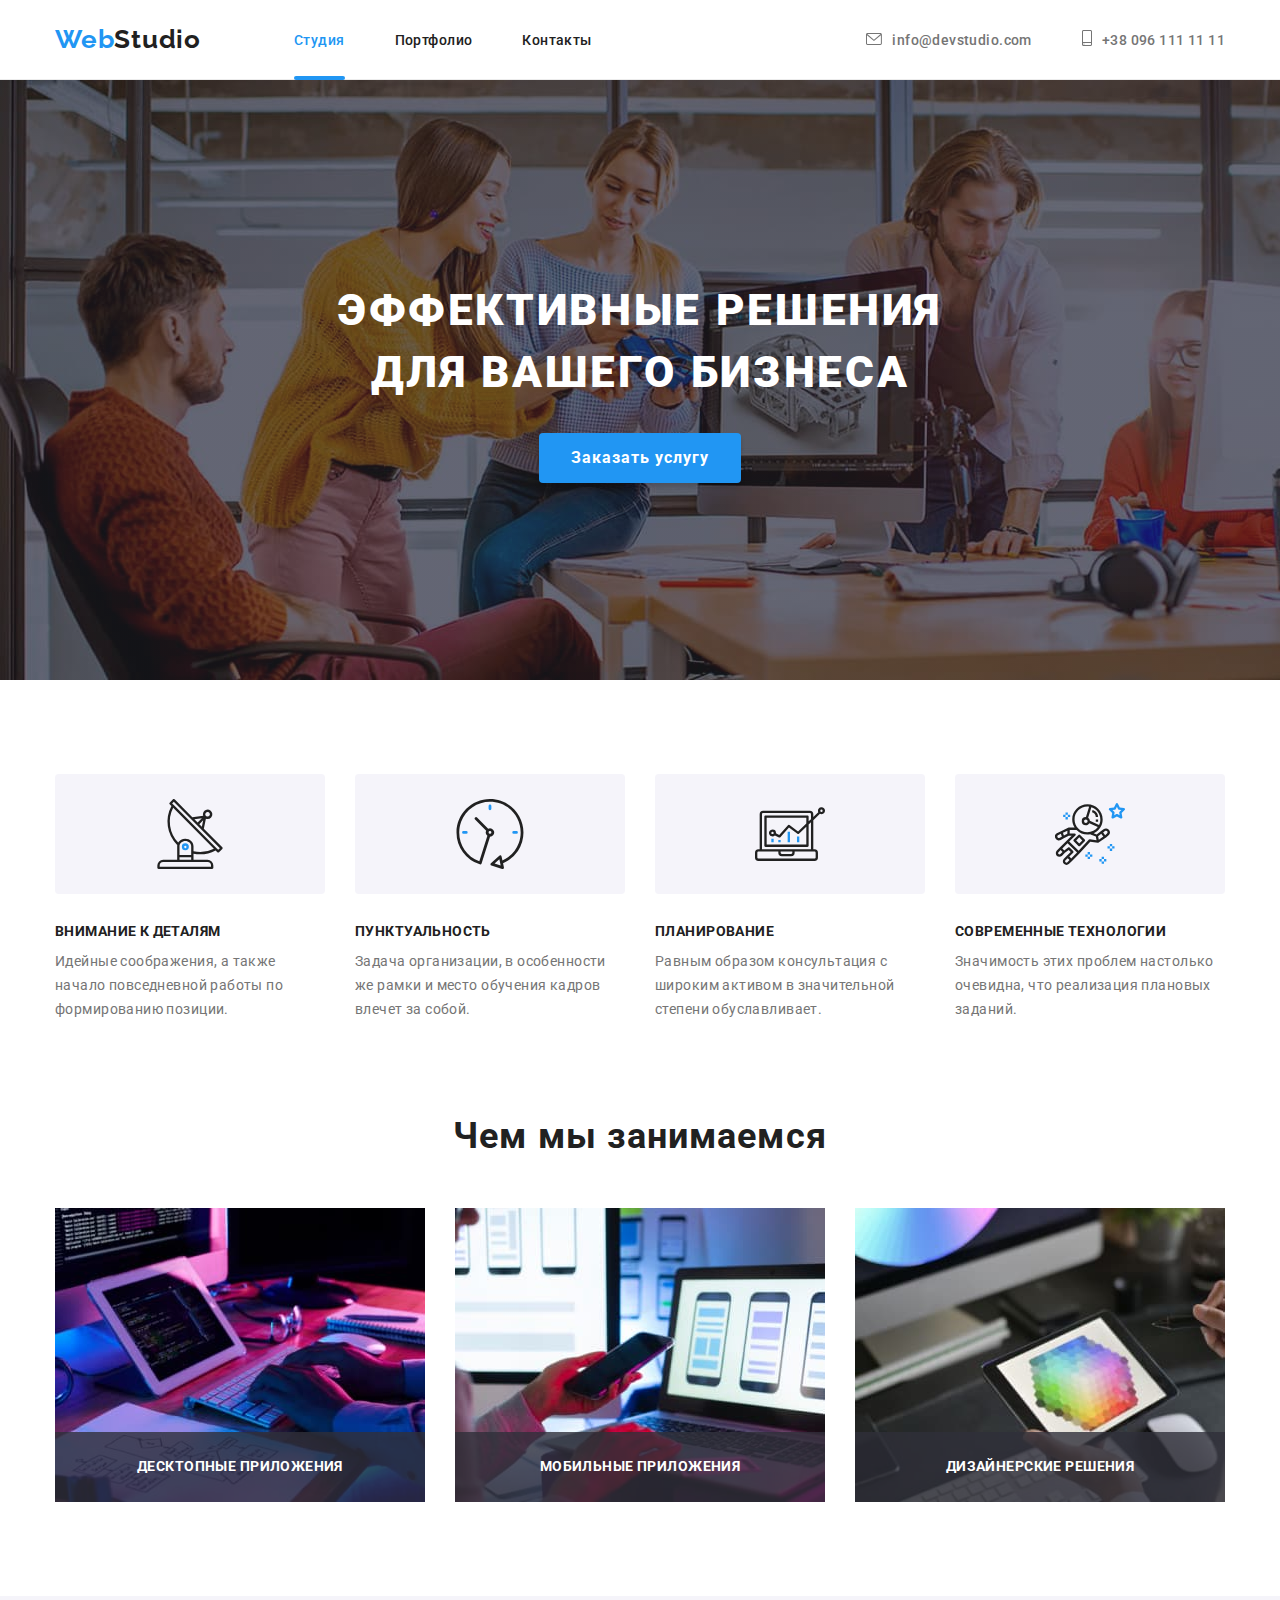
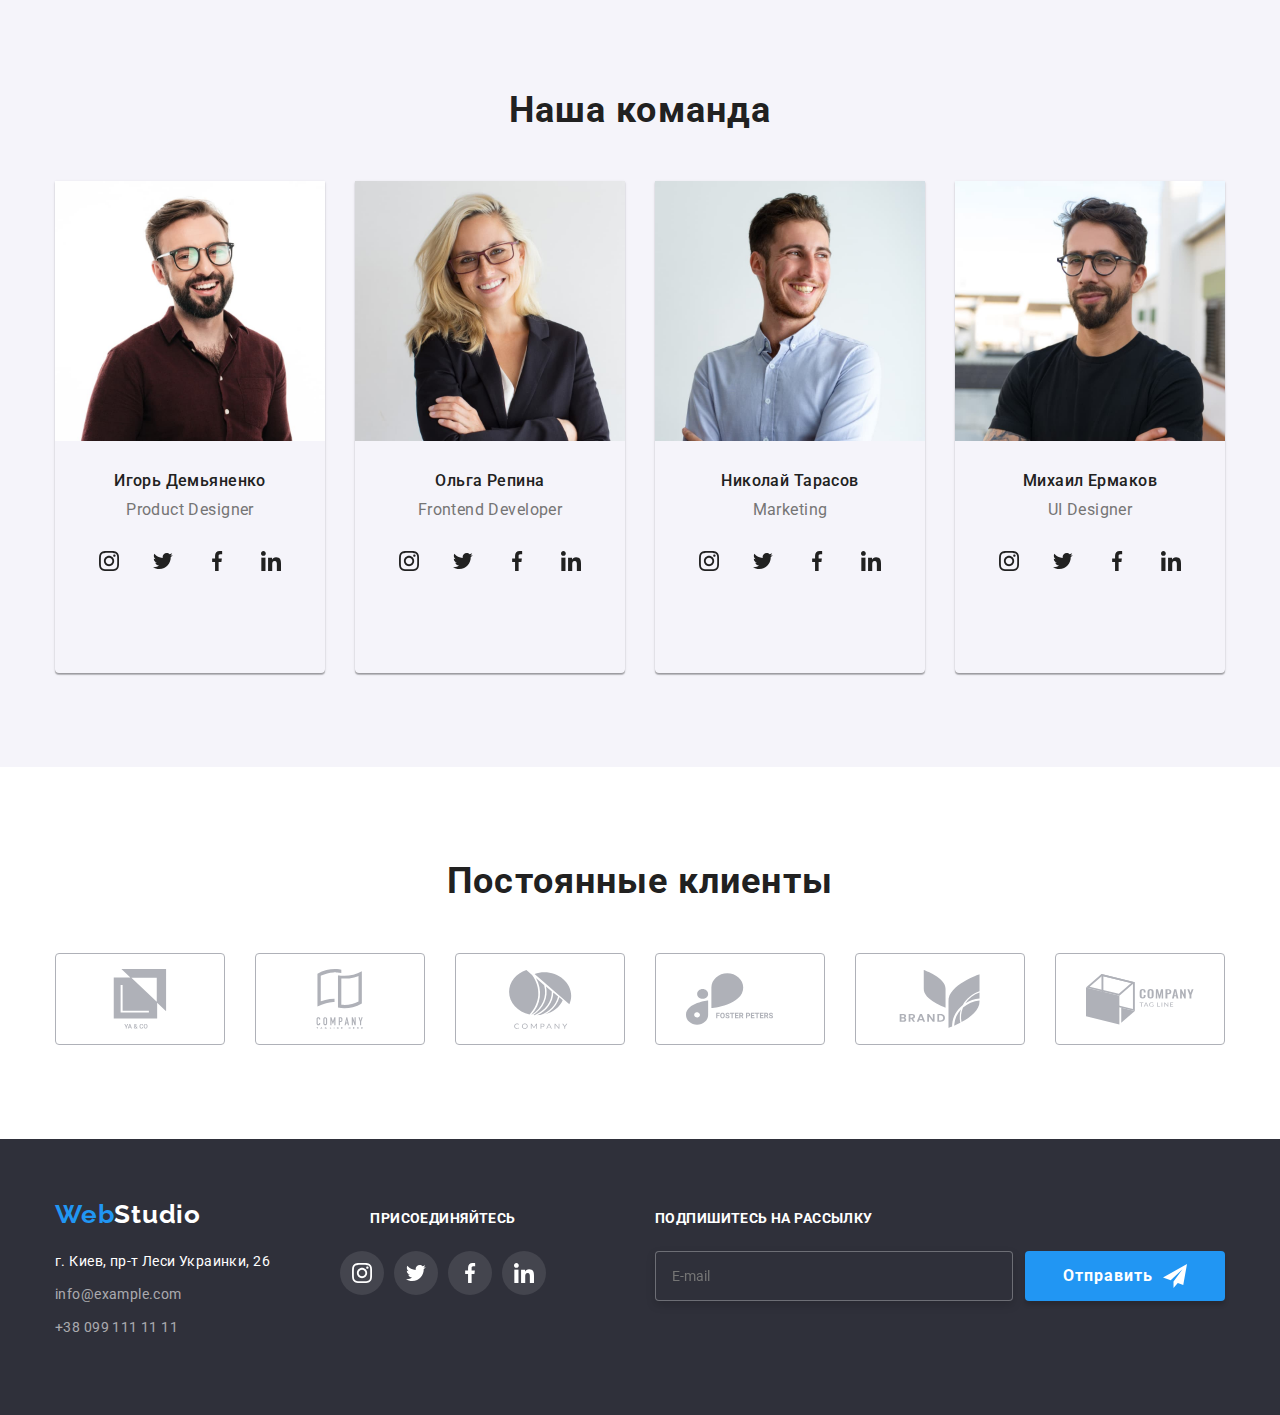
==== commit aaa4b431: "second" ====
--- a/index.html
+++ b/index.html
@@ -59,7 +59,7 @@
               <svg class="list-link__icon" width="10" height="16">
                 <use href="./image/symbol-defs.svg#icon-smartphone"></use></svg>
               </div>
-                >+38 096 111 11 11</a
+                +38 096 111 11 11</a
             >
           </li>
           </li>
--- a/css/main.min.css
+++ b/css/main.min.css
@@ -1 +1 @@
-.body{font-family:"Roboto",sans-serif;font-weight:400;font-size:14px;line-height:1.71;letter-spacing:.03em;color:var(--dark-color)}.link{text-decoration:none;color:inherit}.list{list-style:none}h1,h2,h3,h4,h5,p{margin:0}ul,ol{margin:0;padding-left:0}button{cursor:pointer}img{display:block;max-width:100%;height:auto;width:100%}.logo{font-family:"Raleway",sans-serif;font-weight:700;font-size:26px;line-height:1.2;letter-spacing:.03em;color:var(--blue-color);text-decoration:none}.logo__header-accent{color:var(--logo-color)}.logo__footer-accent{color:var(--white-color)}.section{padding-top:60px;padding-bottom:60px}@media screen and (min-width: 1200px){.section{padding-top:94px;padding-bottom:94px}}.card-set{display:flex;flex-wrap:wrap;column-gap:var(--card-gap-left);row-gap:var(--card-gap-top)}@media screen and (min-width: 768px){.card-set{--card-item: 2}}.card-item{flex-basis:calc((100% - (var(--card-item) - 1)*var(--card-gap-left))/var(--card-item))}.conteiner{width:100%;margin:auto;padding-left:15px;padding-right:15px}@media screen and (min-width: 480px){.conteiner{width:480px}}@media screen and (min-width: 768px){.conteiner{width:780px}}@media screen and (min-width: 1200px){.conteiner{width:1200px}}.item-title{font-weight:700;font-size:14px;line-height:1.14;letter-spacing:.03em;text-transform:uppercase}.title{font-weight:700;font-size:36px;line-height:1.16;text-align:center;margin-bottom:50px;letter-spacing:.03em;color:var(--black-color)}.button{font-weight:700;font-size:16px;line-height:1.88;display:flex;align-items:center;text-align:center;letter-spacing:.06em;color:var(--white-color)}.button__btn:hover,.button__btn:focus{background-color:var(--dark-blue-color)}.soc__list{display:flex;justify-content:center}.soc__item{width:44px;height:44px;margin-right:10px}.soc__item:last-child{margin-right:0}.soc__link{width:100%;height:100%;border-radius:50%;display:flex;align-items:center;justify-content:center;transition:fill var(--cubic-bezier),background-color var(--cubic-bezier)}.soc__link:hover,.soc__link:focus{background-color:var(--blue-color);color:var(--white-color)}.soc__icon{fill:currentColor}.header__logo{font-size:24px;font-weight:700;line-height:1.17;text-decoration:none;font-family:"Raleway",sans-serif;color:var(--black-color)}@media screen and (min-width: 1200px){.header__logo{font-size:26px;line-height:1.19}}.link{color:var(--black-color);text-decoration:none}.header__logo{padding:16px 0}@media screen and (min-width: 768px){.header__logo{margin-right:88px;padding:26px 0}}@media screen and (min-width: 1200px){.header__logo{margin-right:93px;padding-top:24px;padding-bottom:25px}}.header{height:80px;border-bottom:1px solid #ececec;width:100vw;max-height:60px}@media screen and (min-width: 768px){.header{max-height:80px}}.header .conteiner{display:flex;align-items:center}.currentlink{color:var(--blue-color)}span{color:var(--blue-color)}.nav{display:none}@media screen and (min-width: 768px){.nav{display:flex}}.nav__list{font-size:14px;font-weight:500;line-height:1.19;letter-spacing:.02;display:flex;align-items:center;color:var(--black-color)}.list-link{display:none}@media screen and (min-width: 768px){.list-link{display:flex;flex-wrap:wrap;margin-left:84px;align-items:center}}@media screen and (min-width: 768px)and (min-width: 1200px){.list-link{flex-wrap:nowrap;margin-left:auto}}.nav__top-link{transition:color var(--cubic-bezier)}.nav__top-link:hover,.nav__top-link:focus{color:var(--blue-color)}.list-link__icon{fill:var(--dark-color);margin-right:8px}@media screen and (min-width: 1200px){.list-link__icon{margin-right:10px}}.list-link__contact:hover .list-link__icon,.list-link__contact:focus .list-link__icon{fill:var(--blue-color)}.list-link__contact{font-size:12px;line-height:1.1666666667;font-weight:500;text-decoration:none;color:var(--dark-color);display:flex;align-items:center;transition:color var(--cubic-bezier)}@media screen and (min-width: 1200px){.list-link__contact{font-size:14px;line-height:1.1428571429}}.list-link__contact:hover,.list-link__contact:focus{color:var(--blue-color)}.list-link__item:not(:last-child){margin-bottom:10px}@media screen and (min-width: 1200px){.list-link__item:not(:last-child){margin-bottom:0;margin-right:50px}}.nav__item{position:relative}.nav__item:not(:last-child){margin-right:50px}@media screen and (min-width: 768px){.link.currentlink::after{content:"";position:absolute;width:100%;height:4px;background-color:var(--blue-color);border-radius:2px;left:0;bottom:-32px}}.menu-open-btn{display:block;margin-left:auto;background-color:var(--white-color);border:none}.menu-close-btn{position:absolute;top:12px;right:25px;display:block;background-color:var(--white-color);border:none}.menu-open-btn:hover,.menu-close-btn:hover{fill:var(--blue-color)}@media screen and (min-width: 768px){.menu-open-btn{display:none}}.mob-menu{position:fixed;top:0;left:0;z-index:10;background-color:var(--white-color);width:100vw;height:100vh}.mob-menu .conteiner{position:relative;padding-top:48px;padding-bottom:48px;padding-left:40px;display:flex;flex-direction:column;justify-content:space-between;align-items:flex-start;height:100%;overflow-y:auto}@media screen and (min-width: 768px){.mob-menu{display:none}}.mob-menu-item{font-weight:500;font-size:40px;line-height:1.175;letter-spacing:.02em;color:var(--black-color)}.mob-menu-item .mob-link:hover{color:var(--blue-color)}.mob-menu-item:not(:last-child){margin-bottom:36px}.mob-connect-item:not(:last-child){margin-bottom:32px}.mob-connect-link-phone{font-weight:500;font-size:34px;line-height:1.1764705882;letter-spacing:.02em;color:var(--blue-color)}.mob-connect-link-email{font-weight:500;font-size:24px;line-height:1.1666666667;letter-spacing:.02em;color:var(--dark-color)}.mob-soc-list{position:relative;display:flex;flex-wrap:wrap;margin-top:64px;font-weight:500;font-size:18px;line-height:1.2222222222;letter-spacing:.02em;color:var(--blue-color)}.mob-soc-item:not(:last-child){margin-right:10px;padding-right:10px;border-right:1px solid rgba(33,33,33,.2)}.hero{max-width:767px;height:400px;margin:auto;padding:118px 0;text-align:center;background-color:var(--footer-color);background-image:linear-gradient(rgba(47, 48, 58, 0.4), rgba(47, 48, 58, 0.4)),url(../image/header-mob.jpg);background-repeat:no-repeat;background-size:cover}@media(min-device-pixel-ratio: 2),(min-resolution: 192dpi),(min-resolution: 2dppx){.hero{background-image:linear-gradient(rgba(47, 48, 58, 0.4), rgba(47, 48, 58, 0.4)),url(../image/header-mob2x.jpg)}}@media screen and (min-width: 768px){.hero{max-width:1199px;background-image:linear-gradient(rgba(47, 48, 58, 0.4), rgba(47, 48, 58, 0.4)),url(../image/header-tab.jpg)}}@media screen and (min-width: 768px)and (min-device-pixel-ratio: 2),screen and (min-width: 768px)and (min-resolution: 192dpi),screen and (min-width: 768px)and (min-resolution: 2dppx){.hero{background-image:linear-gradient(rgba(47, 48, 58, 0.4), rgba(47, 48, 58, 0.4)),url(../image/header-tab2x.jpg)}}@media screen and (min-width: 1200px){.hero{max-width:1600px;height:600px;padding:200px 0;background-image:linear-gradient(rgba(47, 48, 58, 0.4), rgba(47, 48, 58, 0.4)),url(../image/hero.jpg)}}@media screen and (min-width: 1200px)and (min-device-pixel-ratio: 2),screen and (min-width: 1200px)and (min-resolution: 192dpi),screen and (min-width: 1200px)and (min-resolution: 2dppx){.hero{background-image:linear-gradient(rgba(47, 48, 58, 0.4), rgba(47, 48, 58, 0.4)),url(../image/hero-2x.jpg)}}.hero__title{font-size:26px;font-weight:900;line-height:1.6;letter-spacing:.06em;margin-right:auto;margin-left:auto;text-align:center;text-transform:uppercase;color:var(--white-color);margin-bottom:30px}@media screen and (min-width: 1200px){.hero__title{font-size:44px;line-height:1.4;max-width:700px}}.hero__btn{font-family:inherit;font-weight:700;font-size:16px;line-height:1.88;border:0px;min-width:200px;margin-left:auto;margin-right:auto;display:flex;justify-content:center;align-items:center;padding:10px 32px;letter-spacing:.06em;color:var(--white-color);background-color:var(--blue-color);box-shadow:0px 4px 4px rgba(0,0,0,.15);border-radius:4px;transition:background-color var(--cubic-bezier),box-shadow var(--cubic-bezier),border-radius var(--cubic-bezier)}.hero__btn:hover,.hero__btn:focus{background-color:var(--dark-blue-color)}.peculiarities__list{display:flex;flex-wrap:wrap;gap:30px}.peculiarities__item{width:100%}@media screen and (min-width: 768px){.peculiarities__item{width:calc((100% - 30px)/2)}}@media screen and (min-width: 1200px){.peculiarities__item{width:calc((100% - 90px)/4)}}.peculiarities__title{margin-bottom:10px;color:var(--black-color);text-align:center}@media screen and (min-width: 768px){.peculiarities__title{text-align:start}}.peculiarities__item::before{content:"";display:block;height:120px;border-radius:4px;margin-bottom:30px;background:var(--grey-color);background-position:50% 50%;background-repeat:no-repeat}.icon-rect::before{background-image:url(../image/antenna.svg)}.icon-clock::before{background-image:url(../image/clock.svg)}.icon-diagram::before{background-image:url(../image/diagram.svg)}.icon-ilon::before{background-image:url(../image/astronaut.svg)}.about{padding-top:0}@media screen and (max-width: 1199px){.about{display:none}}.about__list{display:flex;gap:30px}.about__item{position:relative}.about__text{display:flex;align-items:center;justify-content:center;position:absolute;color:var(--white-color);bottom:0;background:rgba(47,48,58,.8);width:100%;padding:27px}.team{background:var(--grey-color)}.team__container{padding:30px}.team__title{font-weight:500;color:var(--black-color);margin-bottom:10px}.team__text{margin-bottom:16px}.team__list{display:flex;flex-wrap:wrap;gap:30px}.team__item{width:100%;text-align:center;box-shadow:0px 1px 3px rgba(0,0,0,.12),0px 1px 1px rgba(0,0,0,.14),0px 2px 1px rgba(0,0,0,.2);border-radius:0px 0px 4px 4px}@media screen and (min-width: 768px){.team__item{width:calc((100% - 30px)/2)}}@media screen and (min-width: 1200px){.team__item{width:calc((100% - 90px)/4)}}.team__text,.team__title{font-size:16px;line-height:1.19}.clients__list{--card-item: 6;display:flex;flex-wrap:wrap;gap:30px}.clients__item{color:var(--soc__grey-color);width:calc((100% - 30px)/2)}@media screen and (min-width: 768px){.clients__item{width:calc((100% - 60px)/3)}}@media screen and (min-width: 1200px){.clients__item{width:calc((100% - 150px)/6)}}.clients__item:last-child{margin-right:none}.clients__soc__icon{fill:currentColor}.clients__link{color:inherit;display:flex;fill:var(--soc__grey-color);height:92px;border:1px solid #afb1b8;border-radius:4px;display:flex;align-items:center;justify-content:center;border-radius:4px;transition:fill var(--cubic-bezier),border var(--cubic-bezier)}.clients__link:focus,.clients__link:hover{color:var(--blue-color);border:1px solid var(--blue-color)}.footer{padding-bottom:60px;background:var(--footer-color)}@media screen and (min-width: 768px){.footer__top{display:flex;justify-content:space-evenly;align-items:baseline}}.footer__logo{display:block;text-align:center;font-weight:700;font-size:26px;line-height:1.1923076923;margin-bottom:20px}@media screen and (min-width: 1200px){.footer__logo{text-align:start}}.footer__link{transition:color 250ms cubic-bezier(0.4, 0, 0.2, 1)}.footer__link:not(:last-child){margin-bottom:8px}.footer__link:hover,.footer__link:focus{color:var(--blue-color)}.footer__list{display:block;text-align:center}@media screen and (min-width: 1200px){.footer__list{text-align:start}}.footer__soc-contant{margin-top:60px}.footer-address{font-size:14px;line-height:1.71;letter-spacing:.03;color:rgba(255,255,255,.6)}@media screen and (min-width: 1200px){.footer-conteiner{display:flex;align-items:baseline}}.address{font-size:14px;line-height:1.71;letter-spacing:.03;font-style:normal;color:var(--white-color)}.footer__contant{padding-top:60px}@media screen and (min-width: 1200px){.footer__contant{display:flex;flex-direction:column;margin-right:70px}}.footer-address{display:block;margin-top:9px;font-style:normal}.footer__title{text-align:center;font-size:14px;font-weight:700;line-height:1.71;letter-spacing:.03;text-transform:uppercase;color:var(--white-color)}@media screen and (min-width: 1200px){.footer__title-soc{text-align:start}}.soc__list{margin-bottom:60px;display:flex;justify-content:center;margin-top:20px}.footer .soc__link{color:var(--white-color);background:rgba(255,255,255,.1);border-radius:50%;transition:background-color var(--cubic-bezier)}.footer .soc__link:hover,.footer .soc__link:focus{background-color:var(--blue-color)}.footer__input{width:100%;height:50px;background-color:var(--footer-color);color:rgba(255,255,255,.6);padding-left:16px;margin-bottom:20px;outline:none;border:1px solid rgba(255,255,255,.3);filter:drop-shadow(0px 4px 4px rgba(0, 0, 0, 0.15));border-radius:4px}@media screen and (min-width: 768px){.footer__input{width:450px}}@media screen and (min-width: 1200px){.footer__input{width:358px}}.footer__btn{font-size:16px;font-weight:700;line-height:1.88;letter-spacing:.06;display:flex;align-items:center;justify-content:center;width:200px;height:50px;background:#2196f3;box-shadow:0px 4px 4px rgba(0,0,0,.15);border-radius:4px;margin:0 auto;cursor:pointer;color:#fff;border:none}@media screen and (min-width: 1200px){.footer__btn{margin-left:12px}}@media screen and (min-width: 768px){.footer__form-contant{margin-top:60px}}@media screen and (min-width: 1200px){.footer__form-contant{margin-top:0;margin-left:auto}}.footer__form-wrap{margin-top:20px}@media screen and (min-width: 768px){.footer__form-wrap{text-align:center}}@media screen and (min-width: 1200px){.footer__form-wrap{display:flex}}.footer__send-icon{margin-left:10px}.filter{padding-top:94px}.filter__btn-list{display:flex;flex-wrap:wrap;align-items:center;gap:15px 8px;margin-bottom:40px}@media screen and (min-width: 768px){.filter__btn-list{margin-bottom:30px;justify-content:center}}@media screen and (min-width: 1200px){.filter__btn-list{margin-bottom:50px}}.filter__item:not(:last-child){margin-right:8px}.filter__btn{font-family:"Roboto";font-weight:500;font-size:16px;line-height:1.62;padding:6px 22px;border-radius:4px;border:none;text-align:center;letter-spacing:.03em;color:var(--black-color);transition:background-color var(--cubic-bezier),box-shadow var(--cubic-bezier),color var(--cubic-bezier)}.filter__btn:hover,.filter__btn:focus{color:var(--white-color);background-color:var(--blue-color);box-shadow:0px 3px 1px rgba(0,0,0,.1),0px 1px 2px rgba(0,0,0,.08),0px 2px 2px rgba(0,0,0,.12)}.portfolio__list{display:flex;flex-wrap:wrap;gap:30px}.portfolio__link{display:block;transition:box-shadow var(--cubic-bezier)}.portfolio__link:focus,.portfolio__link:hover{box-shadow:0px 1px 1px rgba(0,0,0,.12),0px 4px 4px rgba(0,0,0,.06),1px 4px 6px rgba(0,0,0,.16)}.portfolio__title{font-weight:700;font-size:18px;line-height:2;letter-spacing:.06em;color:var(--black-color)}.portfolio__bac{position:relative;overflow:hidden}.portfolio__bac-text{position:absolute;top:0;height:100%;font-size:18px;line-height:1.56;padding:63px 24px;background-color:rgba(33,150,243,.9);color:var(--white-color);transform:translateY(100%);transition:transform var(--cubic-bezier),background-color var(--cubic-bezier),color var(--cubic-bezier)}.portfolio__link:hover .portfolio__bac-text,.portfolio__link:focus .portfolio__bac-text{transform:translateY(0)}.portfolio__text{font-size:16px;line-height:1.88}.portfolio__footer{border:1px solid #eee;padding:20px 24px}.backdrop{width:100%;height:100%;background:rgba(0,0,0,.8);position:fixed;top:0;transition:opacity var(--cubic-bezier),visibility var(--cubic-bezier)}.backdrop.is-hidden .modal{transform:translate(-50%, -50%) scale(0)}.modal{max-width:450px;max-height:609px;height:100%;width:100%;position:absolute;top:50%;left:50%;background:var(--white-color);padding:40px;box-shadow:0px 1px 3px rgba(0,0,0,.12),0px 1px 1px rgba(0,0,0,.14),0px 2px 1px rgba(0,0,0,.2);border-radius:4px;transform:translate(-50%, -50%) scale(1);transition:transform var(--cubic-bezier)}@media screen and (min-width: 1200px){.modal{border-radius:4px;width:528px;min-height:581px}}.modal__title{font-weight:700;font-size:20px;line-height:1.15;text-align:center;letter-spacing:.03em;margin-bottom:12px;color:var(--black-color)}.modal__field{margin-bottom:10px}.modal__icon{position:absolute;left:12px;top:50%;transform:translateY(-50%);transition:fill var(--cubic-bezier)}.modal__text{display:flex;flex-wrap:wrap;margin-bottom:20px}.modal__label{display:block;font-size:12px;line-height:1.16;letter-spacing:.01em;margin-bottom:4px;color:var(--dark-color);transform-origin:border var(--cubic-bezier)}.modal__btn{width:30px;height:30px;border:1px solid #999;border-radius:50%;background-color:rgba(0,0,0,0);position:absolute;top:10px;right:10px;display:flex;align-items:center;justify-content:center;padding:0;transition:fill var(--cubic-bezier)}.modal__btn__btn:hover,.modal__btn__btn:focus{fill:var(--blue-color)}.is-hidden{visibility:hidden;opacity:0;pointer-events:none}.wrap{position:relative}.modal__input:hover+.modal__icon,.modal__input:focus+.modal__icon{fill:var(--blue-color)}.modal__input{width:100%;height:40px;font-size:14px;line-height:1.16;letter-spacing:.01em;padding-left:42px;border:1px solid rgba(33,33,33,.2);border-radius:4px;transition:border var(--cubic-bezier)}.modal__input__input:hover,.modal__input__input:focus{border:1px solid var(--blue-color)}.modal__area-text{width:100%;height:120px;padding:12px 16px;border:1px solid rgba(33,33,33,.2);border-radius:4px;resize:none;font-weight:400;font-size:12px;line-height:1.16;letter-spacing:.01em;color:rgba(117,117,117,.5);resize:none}.modal__area-text:hover,.modal__area-text:focus{border:1px solid var(--blue-color)}.checkbox__field{position:relative;display:flex;align-items:center;justify-content:space-evenly;margin-bottom:30px}.checkbox__input{position:absolute;top:0;left:0}.checkbox__text{width:100%;display:flex;align-items:center;font-size:14px;line-height:1.16;letter-spacing:.03em}.checkbox__span{width:16px;height:15px;position:relative;border:2px solid #212121;border-radius:3px;background-color:rgba(0,0,0,0);margin-right:5px;display:inline-flex;justify-content:center;align-items:center;transition:backgraund-color var(--cubic-bezier),border var(--cubic-bezier)}.check__icon{width:100%;height:100%;fill:rgba(0,0,0,0);position:absolute;top:50%;left:50%;transform:translate(-50%, -50%);transition:fill var(--cubic-bezier)}.checkbox__input:focus+.checkbox__text span,.checkbox__input:hover+.checkbox__text span{border-color:var(--blue-color)}.checkbox__input:checked+.checkbox__text span{background-color:var(--blue-color);border:2px solid var(--blue-color)}.checkbox__input:checked+.checkbox__text .check__icon{fill:var(--white-color)}.checkbox__link{text-decoration-line:underline;margin-left:1px;color:var(--blue-color);border-bottom:1px solid var(--blue-color)}.visually-hidden{position:absolute;white-space:nowrap;width:1px;height:1px;overflow:hidden;border:0;padding:0;clip:rect(0 0 0 0);clip-path:inset(50%);margin:-1px}:root{--black-color: #212121;--dark-color: #757575;--white-color: #ffffff;--blue-color: #2196f3;--grey-color: #F5F4FA;--logo-color: #000000;--footer-color: #2F303A;--card-gap-top: 30px;--card-gap-left: 30px;--card-item: 3;--soc__grey-color: #AFB1B8;--cubic-bezier: 250ms cubic-bezier(0.4, 0, 0.2, 1);--dark-blue-color: #188CE8}/*# sourceMappingURL=main.min.css.map */+.body{font-family:"Roboto",sans-serif;font-weight:400;font-size:14px;line-height:1.71;letter-spacing:.03em;color:var(--dark-color)}.link{text-decoration:none;color:inherit}.list{list-style:none}h1,h2,h3,h4,h5,p{margin:0}ul,ol{margin:0;padding-left:0}button{cursor:pointer}img{display:block;max-width:100%;height:auto;width:100%}.logo{font-family:"Raleway",sans-serif;font-weight:700;font-size:26px;line-height:1.2;letter-spacing:.03em;color:var(--blue-color);text-decoration:none}.logo__header-accent{color:var(--logo-color)}.logo__footer-accent{color:var(--white-color)}.section{padding-top:60px;padding-bottom:60px}@media screen and (min-width: 1200px){.section{padding-top:94px;padding-bottom:94px}}.card-set{display:flex;flex-wrap:wrap;column-gap:var(--card-gap-left);row-gap:var(--card-gap-top)}@media screen and (min-width: 768px){.card-set{--card-item: 2}}.card-item{flex-basis:calc((100% - (var(--card-item) - 1)*var(--card-gap-left))/var(--card-item))}.conteiner{width:100%;margin:auto;padding-left:15px;padding-right:15px}@media screen and (min-width: 480px){.conteiner{width:480px}}@media screen and (min-width: 768px){.conteiner{width:780px}}@media screen and (min-width: 1200px){.conteiner{width:1200px}}.item-title{font-weight:700;font-size:14px;line-height:1.14;letter-spacing:.03em;text-transform:uppercase}.title{font-weight:700;font-size:36px;line-height:1.16;text-align:center;margin-bottom:50px;letter-spacing:.03em;color:var(--black-color)}.button{font-weight:700;font-size:16px;line-height:1.88;display:flex;align-items:center;text-align:center;letter-spacing:.06em;color:var(--white-color)}.button__btn:hover,.button__btn:focus{background-color:var(--dark-blue-color)}.soc__list{display:flex;justify-content:center}.soc__item{width:44px;height:44px;margin-right:10px}.soc__item:last-child{margin-right:0}.soc__link{width:100%;height:100%;border-radius:50%;display:flex;align-items:center;justify-content:center;transition:fill var(--cubic-bezier),background-color var(--cubic-bezier)}.soc__link:hover,.soc__link:focus{background-color:var(--blue-color);color:var(--white-color)}.soc__icon{fill:currentColor}.header__logo{font-size:24px;font-weight:700;line-height:1.17;text-decoration:none;font-family:"Raleway",sans-serif;color:var(--black-color)}@media screen and (min-width: 1200px){.header__logo{font-size:26px;line-height:1.19}}.link{color:var(--black-color);text-decoration:none}.header__logo{padding:16px 0}@media screen and (min-width: 768px){.header__logo{margin-right:88px;padding:26px 0}}@media screen and (min-width: 1200px){.header__logo{margin-right:93px;padding-top:24px;padding-bottom:25px}}.header{height:80px;border-bottom:1px solid #ececec;width:100vw;max-height:60px}@media screen and (min-width: 768px){.header{max-height:80px}}.header .conteiner{display:flex;align-items:center}.currentlink{color:var(--blue-color)}span{color:var(--blue-color)}.nav{display:none}@media screen and (min-width: 768px){.nav{display:flex}}.nav__list{font-size:14px;font-weight:500;line-height:1.19;letter-spacing:.02;display:flex;align-items:center;color:var(--black-color)}.list-link{display:none}@media screen and (min-width: 768px){.list-link{display:flex;flex-wrap:wrap;margin-left:84px;align-items:center}}@media screen and (min-width: 768px)and (min-width: 1200px){.list-link{flex-wrap:nowrap;margin-left:auto}}.nav__top-link{transition:color var(--cubic-bezier)}.nav__top-link:hover,.nav__top-link:focus{color:var(--blue-color)}.list-link__icon{fill:var(--dark-color);margin-right:8px}@media screen and (min-width: 1200px){.list-link__icon{margin-right:10px}}.list-link__contact:hover .list-link__icon,.list-link__contact:focus .list-link__icon{fill:var(--blue-color)}.list-link__contact{font-size:12px;line-height:1.1666666667;font-weight:500;text-decoration:none;color:var(--dark-color);display:flex;align-items:center;transition:color var(--cubic-bezier)}@media screen and (min-width: 1200px){.list-link__contact{font-size:14px;line-height:1.1428571429}}.list-link__contact:hover,.list-link__contact:focus{color:var(--blue-color)}.list-link__item:not(:last-child){margin-bottom:10px}@media screen and (min-width: 1200px){.list-link__item:not(:last-child){margin-bottom:0;margin-right:50px}}.nav__item{position:relative}.nav__item:not(:last-child){margin-right:50px}@media screen and (min-width: 768px){.link.currentlink::after{content:"";position:absolute;width:100%;height:4px;background-color:var(--blue-color);border-radius:2px;left:0;bottom:-32px}}.menu-open-btn{display:block;margin-left:auto;background-color:var(--white-color);border:none}.menu-close-btn{position:absolute;top:12px;right:25px;display:block;background-color:var(--white-color);border:none}.menu-open-btn:hover,.menu-close-btn:hover{fill:var(--blue-color)}@media screen and (min-width: 768px){.menu-open-btn{display:none}}.mob-menu{position:fixed;top:0;left:0;z-index:10;background-color:var(--white-color);width:100vw;height:100vh}.mob-menu .conteiner{position:relative;padding-top:48px;padding-bottom:48px;padding-left:40px;display:flex;flex-direction:column;justify-content:space-between;align-items:flex-start;height:100%;overflow-y:auto}@media screen and (min-width: 768px){.mob-menu{display:none}}.mob-menu-item{font-weight:500;font-size:40px;line-height:1.175;letter-spacing:.02em;color:var(--black-color)}.mob-menu-item .mob-link:hover{color:var(--blue-color)}.mob-menu-item:not(:last-child){margin-bottom:36px}.mob-connect-item:not(:last-child){margin-bottom:32px}.mob-connect-link-phone{font-weight:500;font-size:34px;line-height:1.1764705882;letter-spacing:.02em;color:var(--blue-color)}.mob-connect-link-email{font-weight:500;font-size:24px;line-height:1.1666666667;letter-spacing:.02em;color:var(--dark-color)}.mob-soc-list{position:relative;display:flex;flex-wrap:wrap;margin-top:64px;font-weight:500;font-size:18px;line-height:1.2222222222;letter-spacing:.02em;color:var(--blue-color)}.mob-soc-item:not(:last-child){margin-right:10px;padding-right:10px;border-right:1px solid rgba(33,33,33,.2)}.hero{max-width:767px;height:400px;margin:auto;padding:118px 0;text-align:center;background-color:var(--footer-color);background-image:linear-gradient(rgba(47, 48, 58, 0.4), rgba(47, 48, 58, 0.4)),url(../image/header-mob.jpg);background-repeat:no-repeat;background-size:cover}@media(min-device-pixel-ratio: 2),(min-resolution: 192dpi),(min-resolution: 2dppx){.hero{background-image:linear-gradient(rgba(47, 48, 58, 0.4), rgba(47, 48, 58, 0.4)),url(../image/header-mob2x.jpg)}}@media screen and (min-width: 768px){.hero{max-width:1199px;background-image:linear-gradient(rgba(47, 48, 58, 0.4), rgba(47, 48, 58, 0.4)),url(../image/header-tab.jpg)}}@media screen and (min-width: 768px)and (min-device-pixel-ratio: 2),screen and (min-width: 768px)and (min-resolution: 192dpi),screen and (min-width: 768px)and (min-resolution: 2dppx){.hero{background-image:linear-gradient(rgba(47, 48, 58, 0.4), rgba(47, 48, 58, 0.4)),url(../image/header-tab2x.jpg)}}@media screen and (min-width: 1200px){.hero{max-width:1600px;height:600px;padding:200px 0;background-image:linear-gradient(rgba(47, 48, 58, 0.4), rgba(47, 48, 58, 0.4)),url(../image/hero.jpg)}}@media screen and (min-width: 1200px)and (min-device-pixel-ratio: 2),screen and (min-width: 1200px)and (min-resolution: 192dpi),screen and (min-width: 1200px)and (min-resolution: 2dppx){.hero{background-image:linear-gradient(rgba(47, 48, 58, 0.4), rgba(47, 48, 58, 0.4)),url(../image/hero-2x.jpg)}}.hero__title{font-size:26px;font-weight:900;line-height:1.6;letter-spacing:.06em;margin-right:auto;margin-left:auto;text-align:center;text-transform:uppercase;color:var(--white-color);margin-bottom:30px}@media screen and (min-width: 1200px){.hero__title{font-size:44px;line-height:1.4;max-width:700px}}.hero__btn{font-family:inherit;font-weight:700;font-size:16px;line-height:1.88;border:0px;min-width:200px;margin-left:auto;margin-right:auto;display:flex;justify-content:center;align-items:center;padding:10px 32px;letter-spacing:.06em;color:var(--white-color);background-color:var(--blue-color);box-shadow:0px 4px 4px rgba(0,0,0,.15);border-radius:4px;transition:background-color var(--cubic-bezier),box-shadow var(--cubic-bezier),border-radius var(--cubic-bezier)}.hero__btn:hover,.hero__btn:focus{background-color:var(--dark-blue-color)}.peculiarities__list{display:flex;flex-wrap:wrap;gap:30px}.peculiarities__item{width:100%}@media screen and (min-width: 768px){.peculiarities__item{width:calc((100% - 30px)/2)}}@media screen and (min-width: 1200px){.peculiarities__item{width:calc((100% - 90px)/4)}}.peculiarities__title{margin-bottom:10px;color:var(--black-color);text-align:center}@media screen and (min-width: 768px){.peculiarities__title{text-align:start}}.peculiarities__item::before{content:"";display:block;height:120px;border-radius:4px;margin-bottom:30px;background:var(--grey-color);background-position:50% 50%;background-repeat:no-repeat}.icon-rect::before{background-image:url(../image/antenna.svg)}.icon-clock::before{background-image:url(../image/clock.svg)}.icon-diagram::before{background-image:url(../image/diagram.svg)}.icon-ilon::before{background-image:url(../image/astronaut.svg)}.about{padding-top:0}@media screen and (max-width: 1199px){.about{display:none}}.about__list{display:flex;gap:30px}.about__item{position:relative}.about__text{display:flex;align-items:center;justify-content:center;position:absolute;color:var(--white-color);bottom:0;background:rgba(47,48,58,.8);width:100%;padding:27px}.team{background:var(--grey-color)}.team__container{padding:30px}.team__title{font-weight:500;color:var(--black-color);margin-bottom:10px}.team__text{margin-bottom:16px}.team__list{display:flex;flex-wrap:wrap;gap:30px}.team__item{width:100%;text-align:center;box-shadow:0px 1px 3px rgba(0,0,0,.12),0px 1px 1px rgba(0,0,0,.14),0px 2px 1px rgba(0,0,0,.2);border-radius:0px 0px 4px 4px}@media screen and (min-width: 768px){.team__item{width:calc((100% - 30px)/2)}}@media screen and (min-width: 1200px){.team__item{width:calc((100% - 90px)/4)}}.team__text,.team__title{font-size:16px;line-height:1.19}.clients__list{--card-item: 6;display:flex;flex-wrap:wrap;gap:30px}.clients__item{color:var(--soc__grey-color);width:calc((100% - 30px)/2)}@media screen and (min-width: 768px){.clients__item{width:calc((100% - 60px)/3)}}@media screen and (min-width: 1200px){.clients__item{width:calc((100% - 150px)/6)}}.clients__item:last-child{margin-right:none}.clients__soc__icon{fill:currentColor}.clients__link{color:inherit;display:flex;fill:var(--soc__grey-color);height:92px;border:1px solid #afb1b8;border-radius:4px;display:flex;align-items:center;justify-content:center;border-radius:4px;transition:fill var(--cubic-bezier),border var(--cubic-bezier)}.clients__link:focus,.clients__link:hover{color:var(--blue-color);border:1px solid var(--blue-color)}.footer{padding-bottom:60px;background:var(--footer-color)}@media screen and (min-width: 768px){.footer__top{display:flex;justify-content:space-evenly;align-items:baseline}}.footer__logo{display:block;text-align:center;font-weight:700;font-size:26px;line-height:1.1923076923;margin-bottom:20px}@media screen and (min-width: 1200px){.footer__logo{text-align:start}}.footer__link{transition:color 250ms cubic-bezier(0.4, 0, 0.2, 1)}.footer__link:not(:last-child){margin-bottom:8px}.footer__link:hover,.footer__link:focus{color:var(--blue-color)}.footer__list{display:block;text-align:center}@media screen and (min-width: 1200px){.footer__list{text-align:start}}.footer__soc-contant{margin-top:60px}.footer-address{font-size:14px;line-height:1.71;letter-spacing:.03;color:rgba(255,255,255,.6)}@media screen and (min-width: 1200px){.footer-conteiner{display:flex;align-items:baseline}}.address{font-size:14px;line-height:1.71;letter-spacing:.03;font-style:normal;color:var(--white-color)}.footer__contant{padding-top:60px}@media screen and (min-width: 1200px){.footer__contant{display:flex;flex-direction:column;margin-right:70px}}.footer-address{display:block;margin-top:9px;font-style:normal}.footer__title{text-align:center;font-size:14px;font-weight:700;line-height:1.71;letter-spacing:.03;text-transform:uppercase;color:var(--white-color)}@media screen and (min-width: 1200px){.footer__title-soc{text-align:start}}.soc__list{margin-bottom:60px;display:flex;justify-content:center;margin-top:20px}.footer .soc__link{color:var(--white-color);background:rgba(255,255,255,.1);border-radius:50%;transition:background-color var(--cubic-bezier)}.footer .soc__link:hover,.footer .soc__link:focus{background-color:var(--blue-color)}.footer__input{width:100%;height:50px;background-color:var(--footer-color);color:rgba(255,255,255,.6);padding-left:16px;margin-bottom:20px;outline:none;border:1px solid rgba(255,255,255,.3);filter:drop-shadow(0px 4px 4px rgba(0, 0, 0, 0.15));border-radius:4px}@media screen and (min-width: 768px){.footer__input{width:450px}}@media screen and (min-width: 1200px){.footer__input{width:358px}}.footer__btn{font-size:16px;font-weight:700;line-height:1.88;letter-spacing:.06;display:flex;align-items:center;justify-content:center;width:200px;height:50px;background:#2196f3;box-shadow:0px 4px 4px rgba(0,0,0,.15);border-radius:4px;margin:0 auto;cursor:pointer;color:#fff;border:none}@media screen and (min-width: 1200px){.footer__btn{margin-left:12px}}@media screen and (min-width: 768px){.footer__form-contant{margin-top:60px}}@media screen and (min-width: 1200px){.footer__form-contant{margin-top:0;margin-left:auto}}.footer__form-wrap{margin-top:20px}@media screen and (min-width: 768px){.footer__form-wrap{text-align:center}}@media screen and (min-width: 1200px){.footer__form-wrap{display:flex}}.footer__send-icon{margin-left:10px}.filter{padding-top:60px}@media screen and (min-width: 1200px){.filter{padding-top:94px}}.filter__btn-list{display:flex;flex-wrap:wrap;align-items:center;gap:15px 8px;margin-bottom:40px}@media screen and (min-width: 768px){.filter__btn-list{margin-bottom:30px;justify-content:center}}@media screen and (min-width: 1200px){.filter__btn-list{margin-bottom:50px}}.filter__item:not(:last-child){margin-right:8px}.filter__btn{font-family:"Roboto";font-weight:500;font-size:16px;line-height:1.62;padding:6px 22px;border-radius:4px;border:none;text-align:center;letter-spacing:.03em;color:var(--black-color);transition:background-color var(--cubic-bezier),box-shadow var(--cubic-bezier),color var(--cubic-bezier)}.filter__btn:hover,.filter__btn:focus{color:var(--white-color);background-color:var(--blue-color);box-shadow:0px 3px 1px rgba(0,0,0,.1),0px 1px 2px rgba(0,0,0,.08),0px 2px 2px rgba(0,0,0,.12)}.portfolio__list{display:flex;flex-wrap:wrap;gap:30px}.portfolio__link{display:block;transition:box-shadow var(--cubic-bezier)}.portfolio__link:focus,.portfolio__link:hover{box-shadow:0px 1px 1px rgba(0,0,0,.12),0px 4px 4px rgba(0,0,0,.06),1px 4px 6px rgba(0,0,0,.16)}.portfolio__title{font-weight:700;font-size:18px;line-height:2;letter-spacing:.06em;color:var(--black-color)}.portfolio__bac{position:relative;overflow:hidden}.portfolio__bac-text{position:absolute;top:0;height:100%;font-size:18px;line-height:1.56;padding:63px 24px;background-color:rgba(33,150,243,.9);color:var(--white-color);transform:translateY(100%);transition:transform var(--cubic-bezier),background-color var(--cubic-bezier),color var(--cubic-bezier)}.portfolio__link:hover .portfolio__bac-text,.portfolio__link:focus .portfolio__bac-text{transform:translateY(0)}.portfolio__text{font-size:16px;line-height:1.88}.portfolio__footer{border:1px solid #eee;padding:20px 24px}.backdrop{width:100%;height:100%;background:rgba(0,0,0,.8);position:fixed;top:0;transition:opacity var(--cubic-bezier),visibility var(--cubic-bezier)}.backdrop.is-hidden .modal{transform:translate(-50%, -50%) scale(0)}.modal{width:100%;max-width:450px;position:absolute;top:50%;left:50%;background:var(--white-color);padding:40px;box-shadow:0px 1px 3px rgba(0,0,0,.12),0px 1px 1px rgba(0,0,0,.14),0px 2px 1px rgba(0,0,0,.2);border-radius:4px;transform:translate(-50%, -50%) scale(1);transition:transform var(--cubic-bezier)}@media screen and (min-width: 1200px){.modal{border-radius:4px;width:100%;max-width:528px}}.modal__title{font-weight:700;font-size:20px;line-height:1.15;text-align:center;letter-spacing:.03em;margin-bottom:12px;color:var(--black-color)}.modal__field{margin-bottom:10px}.modal__icon{position:absolute;left:12px;top:50%;transform:translateY(-50%);transition:fill var(--cubic-bezier)}.modal__text{display:flex;flex-wrap:wrap;margin-bottom:20px}.modal__label{display:block;font-size:12px;line-height:1.16;letter-spacing:.01em;margin-bottom:4px;color:var(--dark-color);transform-origin:border var(--cubic-bezier)}.modal__btn{width:30px;height:30px;border:1px solid #999;border-radius:50%;background-color:rgba(0,0,0,0);position:absolute;top:10px;right:10px;display:flex;align-items:center;justify-content:center;padding:0;transition:fill var(--cubic-bezier)}.modal__btn__btn:hover,.modal__btn__btn:focus{fill:var(--blue-color)}.is-hidden{visibility:hidden;opacity:0;pointer-events:none}.wrap{position:relative}.modal__input:hover+.modal__icon,.modal__input:focus+.modal__icon{fill:var(--blue-color)}.modal__input{width:100%;height:40px;font-size:14px;line-height:1.16;letter-spacing:.01em;padding-left:42px;border:1px solid rgba(33,33,33,.2);border-radius:4px;transition:border var(--cubic-bezier)}.modal__input__input:hover,.modal__input__input:focus{border:1px solid var(--blue-color)}.modal__area-text{width:100%;height:120px;padding:12px 16px;border:1px solid rgba(33,33,33,.2);border-radius:4px;resize:none;font-weight:400;font-size:12px;line-height:1.16;letter-spacing:.01em;color:rgba(117,117,117,.5);resize:none}.modal__area-text:hover,.modal__area-text:focus{border:1px solid var(--blue-color)}.checkbox__field{position:relative;display:flex;align-items:center;margin-bottom:30px}.checkbox__input{position:absolute;top:0;left:0}.checkbox__text{width:100%;display:block;align-items:center;font-size:12px;line-height:1.16;letter-spacing:.03em}@media screen and (min-width: 1200px){.checkbox__text{font-size:14px;line-height:1.71}}.checkbox__span{width:16px;height:15px;position:relative;border:2px solid #212121;border-radius:3px;background-color:rgba(0,0,0,0);margin-right:5px;display:inline-flex;justify-content:center;align-items:center;transition:backgraund-color var(--cubic-bezier),border var(--cubic-bezier)}.check__icon{width:100%;height:100%;fill:rgba(0,0,0,0);position:absolute;top:50%;left:50%;transform:translate(-50%, -50%);transition:fill var(--cubic-bezier)}.checkbox__input:focus+.checkbox__text span,.checkbox__input:hover+.checkbox__text span{border-color:var(--blue-color)}.checkbox__input:checked+.checkbox__text span{background-color:var(--blue-color);border:2px solid var(--blue-color)}.checkbox__input:checked+.checkbox__text .check__icon{fill:var(--white-color)}.checkbox__link{text-decoration-line:underline;margin-left:1px;color:var(--blue-color);border-bottom:1px solid var(--blue-color)}.visually-hidden{position:absolute;white-space:nowrap;width:1px;height:1px;overflow:hidden;border:0;padding:0;clip:rect(0 0 0 0);clip-path:inset(50%);margin:-1px}:root{--black-color: #212121;--dark-color: #757575;--white-color: #ffffff;--blue-color: #2196f3;--grey-color: #F5F4FA;--logo-color: #000000;--footer-color: #2F303A;--card-gap-top: 30px;--card-gap-left: 30px;--card-item: 3;--soc__grey-color: #AFB1B8;--cubic-bezier: 250ms cubic-bezier(0.4, 0, 0.2, 1);--dark-blue-color: #188CE8}/*# sourceMappingURL=main.min.css.map */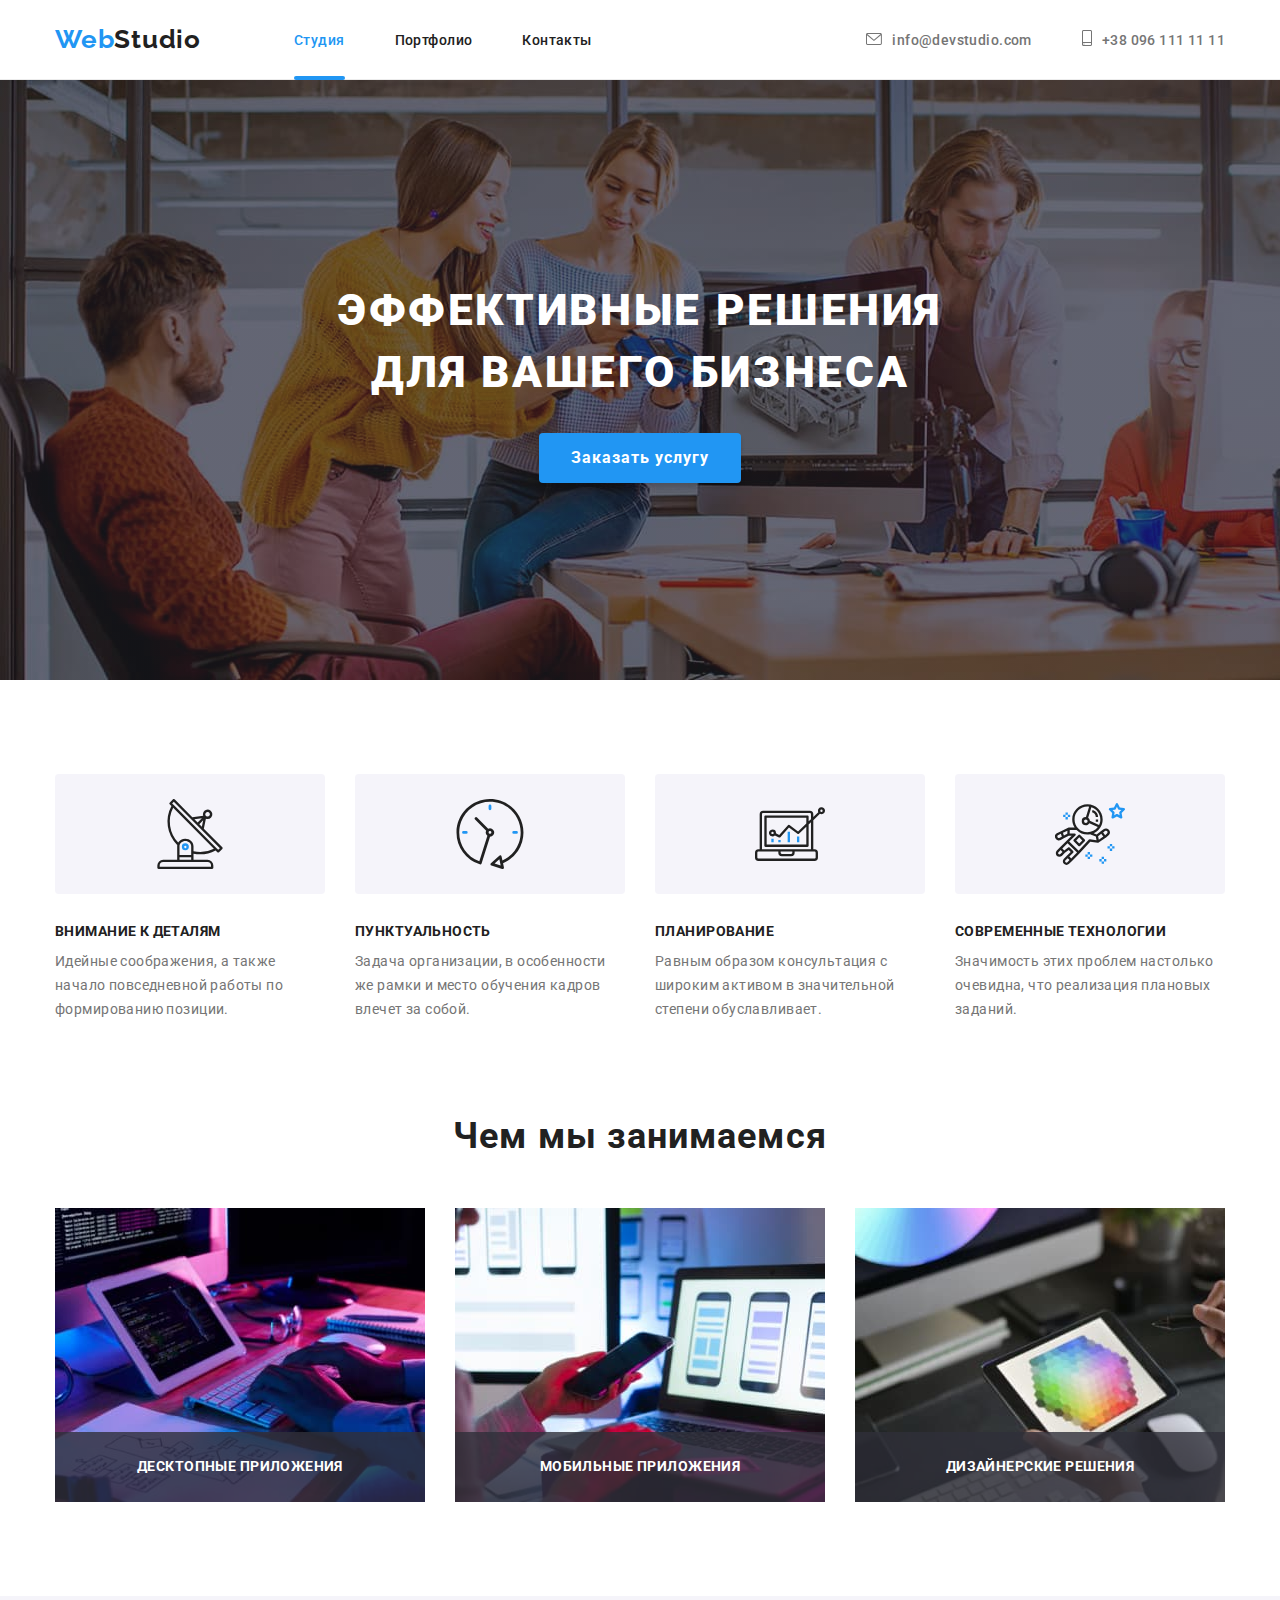
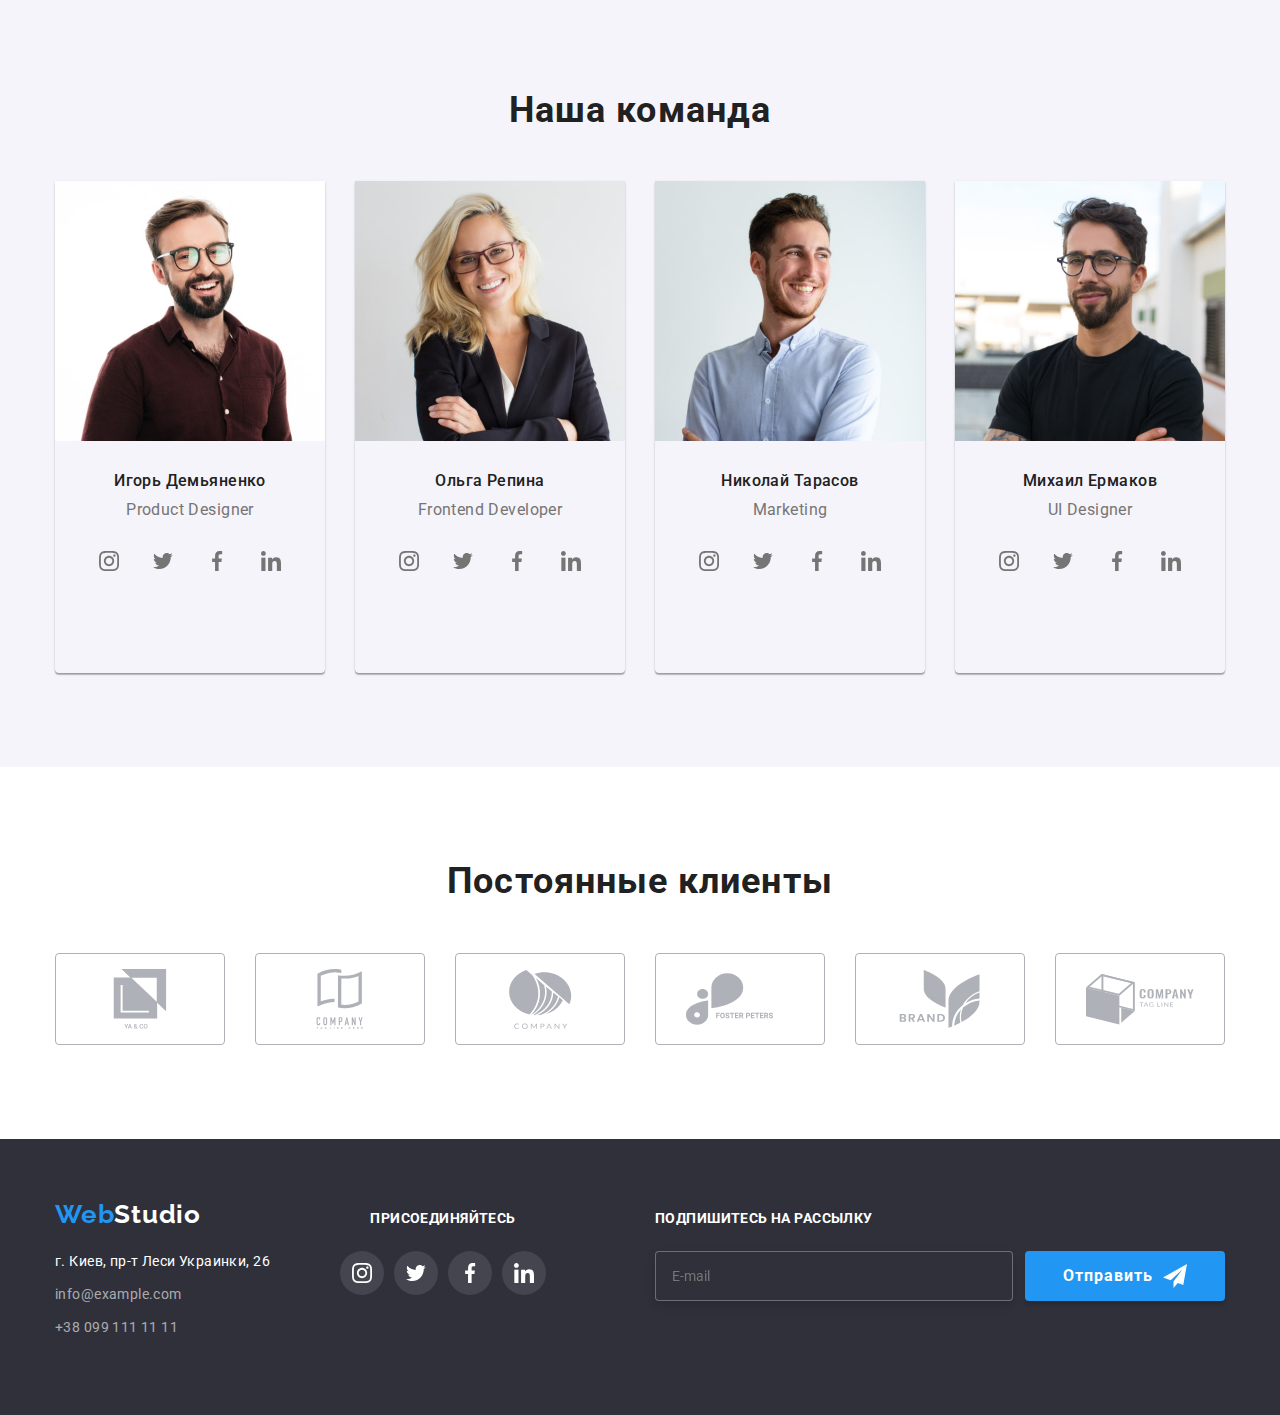
==== commit 258a480d: "finish" ====
--- a/index.html
+++ b/index.html
@@ -48,20 +48,23 @@
           <li class="list-link__item">
             <a class="list-link__contact mail" href="mailto:info@devstudio.com">
               <div class="icon">
-              <svg class="list-link__icon" width="16" height="12">
-                <use href="./image/symbol-defs.svg#icon-envelope"></use></svg >
+                <svg class="list-link__icon" width="16" height="12">
+                  <use href="./image/symbol-defs.svg#icon-envelope"></use>
+                </svg>
               </div>
               info@devstudio.com</a
             >
-            <li class="list-link__item">
+          </li>
+
+          <li class="list-link__item">
             <a class="list-link__contact tel" href="tel:+380961111111">
               <div class="icon">
-              <svg class="list-link__icon" width="10" height="16">
-                <use href="./image/symbol-defs.svg#icon-smartphone"></use></svg>
+                <svg class="list-link__icon" width="10" height="16">
+                  <use href="./image/symbol-defs.svg#icon-smartphone"></use>
+                </svg>
               </div>
-                +38 096 111 11 11</a
+              +38 096 111 11 11</a
             >
-          </li>
           </li>
         </ul>
         <button type="button" class="menu-open-btn">
@@ -249,8 +252,10 @@
                   media="(max-width: 480px)"
                 />
                 <img
-                  src="./image/team-des-1.jpg"
+                  src="./image/team-des-1.jpg "
                   alt="Парень в красной рубашке"
+                  width="270"
+                  height="260"
                 />
               </picture>
               <div class="team__container">
@@ -337,7 +342,8 @@
                   "
                   media="(max-width: 480px)"
                 />
-                <img src="./image/team-des-2.jpg" alt="девушка" />
+                <img src="./image/team-des-2.jpg" alt="девушка" width="270"
+                  height="260"/>
               </picture>
 
               <div class="team__container">
@@ -426,7 +432,8 @@
                 />
                 <img
                   src="./image/team-des-3.jpg"
-                  alt="парень в белой рубашке"
+                  alt="парень в белой рубашке"width="270"
+                  height="260"
                 />
               </picture>
 
@@ -514,7 +521,8 @@
                   "
                   media="(max-width: 480px)"
                 />
-                <img src="./image/team-des-4.jpg" alt="парень в футболке" />
+                <img src="./image/team-des-4.jpg" alt="парень в футболке" width="270"
+                  height="260"/>
               </picture>
 
               <div class="team__container">
@@ -664,106 +672,110 @@
     <footer class="footer">
       <div class="conteiner footer-conteiner">
         <div class="footer__top">
-        <div class="footer__contant">
-          <a href="" class="logo footer__logo"
-            >Web<span class="logo__footer-accent">Studio</span></a
-          >
-          <address>
-            <ul class="footer__list list">
-              <li class="footer__item">
+          <div class="footer__contant">
+            <a href="" class="logo footer__logo"
+              >Web<span class="logo__footer-accent">Studio</span></a
+            >
+            <address>
+              <ul class="footer__list list">
+                <li class="footer__item">
+                  <a
+                    href="https://goo.gl/maps/t49kkBEcWEuTb8Tj7"
+                    target="_blank"
+                    rel="noopener noreferrer"
+                    class="footer__link address link"
+                    >г. Киев, пр-т Леси Украинки, 26</a
+                  >
+                </li>
+                <li class="footer__item">
+                  <a
+                    href="mailto:info@example.com"
+                    class="footer__link footer-address link"
+                    >info@example.com</a
+                  >
+                </li>
+                <li class="footer__item">
+                  <a
+                    href="tel:+380991111111"
+                    class="footer__link footer-address link"
+                    >+38 099 111 11 11</a
+                  >
+                </li>
+              </ul>
+            </address>
+          </div>
+          <div class="footer__soc-contant">
+            <p class="footer__title">присоединяйтесь</p>
+            <ul class="soc__list list">
+              <li class="soc__item">
                 <a
-                  href="https://goo.gl/maps/t49kkBEcWEuTb8Tj7"
+                  href=""
                   target="_blank"
                   rel="noopener noreferrer"
-                  class="footer__link address link"
-                  >г. Киев, пр-т Леси Украинки, 26</a
+                  class="soc__link link"
                 >
+                  <svg class="soc__icon" width="20px" height="20px">
+                    <use href="./image/symbol-defs.svg#icon-instagram-2"></use>
+                  </svg>
+                </a>
               </li>
-              <li class="footer__item">
-                <a href="mailto:info@example.com" class="footer__link footer-address link"
-                  >info@example.com</a
+              <li class="soc__item">
+                <a
+                  href=""
+                  target="_blank"
+                  rel="noopener noreferrer"
+                  class="soc__link link"
                 >
+                  <svg class="soc__icon" width="20px" height="20px">
+                    <use href="./image/symbol-defs.svg#icon-Group"></use>
+                  </svg>
+                </a>
               </li>
-              <li class="footer__item">
-                <a href="tel:+380991111111" class="footer__link footer-address link"
-                  >+38 099 111 11 11</a
+              <li class="soc__item">
+                <a
+                  href=""
+                  target="_blank"
+                  rel="noopener noreferrer"
+                  class="soc__link link"
                 >
+                  <svg class="soc__icon" width="20px" height="20px">
+                    <use href="./image/symbol-defs.svg#icon-facebook-1"></use>
+                  </svg>
+                </a>
+              </li>
+              <li class="soc__item">
+                <a
+                  href=""
+                  target="_blank"
+                  rel="noopener noreferrer"
+                  class="soc__link link"
+                >
+                  <svg class="soc__icon" width="20px" height="20px">
+                    <use href="./image/symbol-defs.svg#icon-linkedin-1"></use>
+                  </svg>
+                </a>
               </li>
             </ul>
-          </address>
-        </div>
-        <div class="footer__soc-contant">
-          <p class="footer__title">присоединяйтесь</p>
-          <ul class="soc__list list">
-            <li class="soc__item">
-              <a
-                href=""
-                target="_blank"
-                rel="noopener noreferrer"
-                class="soc__link link"
-              >
-                <svg class="soc__icon" width="20px" height="20px">
-                  <use href="./image/symbol-defs.svg#icon-instagram-2"></use>
-                </svg>
-              </a>
-            </li>
-            <li class="soc__item">
-              <a
-                href=""
-                target="_blank"
-                rel="noopener noreferrer"
-                class="soc__link link"
-              >
-                <svg class="soc__icon" width="20px" height="20px">
-                  <use href="./image/symbol-defs.svg#icon-Group"></use>
-                </svg>
-              </a>
-            </li>
-            <li class="soc__item">
-              <a
-                href=""
-                target="_blank"
-                rel="noopener noreferrer"
-                class="soc__link link"
-              >
-                <svg class="soc__icon" width="20px" height="20px">
-                  <use href="./image/symbol-defs.svg#icon-facebook-1"></use>
-                </svg>
-              </a>
-            </li>
-            <li class="soc__item">
-              <a
-                href=""
-                target="_blank"
-                rel="noopener noreferrer"
-                class="soc__link link"
-              >
-                <svg class="soc__icon" width="20px" height="20px">
-                  <use href="./image/symbol-defs.svg#icon-linkedin-1"></use>
-                </svg>
-              </a>
-            </li>
-          </ul>
-        </div>
+          </div>
         </div>
         <div class="footer__form-contant">
           <p class="footer__title footer__title-soc">Подпишитесь на рассылку</p>
           <form class="footer__send">
             <div class="footer__form-wrap">
-            <input
-              type="email"
-              class="footer__input"
-              name="E-mail"
-              placeholder="E-mail"
-            />
-            <button type="submit" class="hero__btn footer__btn btn">
-              Отправить
-              <svg class="footer__send-icon" width="24px" height="24px">
-                <use href="./image/symbol-defs.svg#icon-send"></use>
-              </svg>
-            </button>
+              <input
+                type="email"
+                class="footer__input"
+                name="E-mail"
+                placeholder="E-mail"
+              />
+              <button type="submit" class="hero__btn footer__btn btn">
+                Отправить
+                <svg class="footer__send-icon" width="24px" height="24px">
+                  <use href="./image/symbol-defs.svg#icon-send"></use>
+                </svg>
+              </button>
+            </div>
           </form>
-          </div>
         </div>
       </div>
     </footer>
@@ -829,8 +841,7 @@
               <span class="checkbox__span">
                 <svg class="check__icon" width="11" height="8">
                   <use href="./image/symbol-defs.svg#icon-ok"></use>
-                </svg> 
-                </span
+                </svg> </span
               >Соглашаюсь с рассылкой и принимаю
               <a
                 href=""
--- a/css/main.min.css
+++ b/css/main.min.css
@@ -1 +1 @@
-.body{font-family:"Roboto",sans-serif;font-weight:400;font-size:14px;line-height:1.71;letter-spacing:.03em;color:var(--dark-color)}.link{text-decoration:none;color:inherit}.list{list-style:none}h1,h2,h3,h4,h5,p{margin:0}ul,ol{margin:0;padding-left:0}button{cursor:pointer}img{display:block;max-width:100%;height:auto;width:100%}.logo{font-family:"Raleway",sans-serif;font-weight:700;font-size:26px;line-height:1.2;letter-spacing:.03em;color:var(--blue-color);text-decoration:none}.logo__header-accent{color:var(--logo-color)}.logo__footer-accent{color:var(--white-color)}.section{padding-top:60px;padding-bottom:60px}@media screen and (min-width: 1200px){.section{padding-top:94px;padding-bottom:94px}}.card-set{display:flex;flex-wrap:wrap;column-gap:var(--card-gap-left);row-gap:var(--card-gap-top)}@media screen and (min-width: 768px){.card-set{--card-item: 2}}.card-item{flex-basis:calc((100% - (var(--card-item) - 1)*var(--card-gap-left))/var(--card-item))}.conteiner{width:100%;margin:auto;padding-left:15px;padding-right:15px}@media screen and (min-width: 480px){.conteiner{width:480px}}@media screen and (min-width: 768px){.conteiner{width:780px}}@media screen and (min-width: 1200px){.conteiner{width:1200px}}.item-title{font-weight:700;font-size:14px;line-height:1.14;letter-spacing:.03em;text-transform:uppercase}.title{font-weight:700;font-size:36px;line-height:1.16;text-align:center;margin-bottom:50px;letter-spacing:.03em;color:var(--black-color)}.button{font-weight:700;font-size:16px;line-height:1.88;display:flex;align-items:center;text-align:center;letter-spacing:.06em;color:var(--white-color)}.button__btn:hover,.button__btn:focus{background-color:var(--dark-blue-color)}.soc__list{display:flex;justify-content:center}.soc__item{width:44px;height:44px;margin-right:10px}.soc__item:last-child{margin-right:0}.soc__link{width:100%;height:100%;border-radius:50%;display:flex;align-items:center;justify-content:center;transition:fill var(--cubic-bezier),background-color var(--cubic-bezier)}.soc__link:hover,.soc__link:focus{background-color:var(--blue-color);color:var(--white-color)}.soc__icon{fill:currentColor}.header__logo{font-size:24px;font-weight:700;line-height:1.17;text-decoration:none;font-family:"Raleway",sans-serif;color:var(--black-color)}@media screen and (min-width: 1200px){.header__logo{font-size:26px;line-height:1.19}}.link{color:var(--black-color);text-decoration:none}.header__logo{padding:16px 0}@media screen and (min-width: 768px){.header__logo{margin-right:88px;padding:26px 0}}@media screen and (min-width: 1200px){.header__logo{margin-right:93px;padding-top:24px;padding-bottom:25px}}.header{height:80px;border-bottom:1px solid #ececec;width:100vw;max-height:60px}@media screen and (min-width: 768px){.header{max-height:80px}}.header .conteiner{display:flex;align-items:center}.currentlink{color:var(--blue-color)}span{color:var(--blue-color)}.nav{display:none}@media screen and (min-width: 768px){.nav{display:flex}}.nav__list{font-size:14px;font-weight:500;line-height:1.19;letter-spacing:.02;display:flex;align-items:center;color:var(--black-color)}.list-link{display:none}@media screen and (min-width: 768px){.list-link{display:flex;flex-wrap:wrap;margin-left:84px;align-items:center}}@media screen and (min-width: 768px)and (min-width: 1200px){.list-link{flex-wrap:nowrap;margin-left:auto}}.nav__top-link{transition:color var(--cubic-bezier)}.nav__top-link:hover,.nav__top-link:focus{color:var(--blue-color)}.list-link__icon{fill:var(--dark-color);margin-right:8px}@media screen and (min-width: 1200px){.list-link__icon{margin-right:10px}}.list-link__contact:hover .list-link__icon,.list-link__contact:focus .list-link__icon{fill:var(--blue-color)}.list-link__contact{font-size:12px;line-height:1.1666666667;font-weight:500;text-decoration:none;color:var(--dark-color);display:flex;align-items:center;transition:color var(--cubic-bezier)}@media screen and (min-width: 1200px){.list-link__contact{font-size:14px;line-height:1.1428571429}}.list-link__contact:hover,.list-link__contact:focus{color:var(--blue-color)}.list-link__item:not(:last-child){margin-bottom:10px}@media screen and (min-width: 1200px){.list-link__item:not(:last-child){margin-bottom:0;margin-right:50px}}.nav__item{position:relative}.nav__item:not(:last-child){margin-right:50px}@media screen and (min-width: 768px){.link.currentlink::after{content:"";position:absolute;width:100%;height:4px;background-color:var(--blue-color);border-radius:2px;left:0;bottom:-32px}}.menu-open-btn{display:block;margin-left:auto;background-color:var(--white-color);border:none}.menu-close-btn{position:absolute;top:12px;right:25px;display:block;background-color:var(--white-color);border:none}.menu-open-btn:hover,.menu-close-btn:hover{fill:var(--blue-color)}@media screen and (min-width: 768px){.menu-open-btn{display:none}}.mob-menu{position:fixed;top:0;left:0;z-index:10;background-color:var(--white-color);width:100vw;height:100vh}.mob-menu .conteiner{position:relative;padding-top:48px;padding-bottom:48px;padding-left:40px;display:flex;flex-direction:column;justify-content:space-between;align-items:flex-start;height:100%;overflow-y:auto}@media screen and (min-width: 768px){.mob-menu{display:none}}.mob-menu-item{font-weight:500;font-size:40px;line-height:1.175;letter-spacing:.02em;color:var(--black-color)}.mob-menu-item .mob-link:hover{color:var(--blue-color)}.mob-menu-item:not(:last-child){margin-bottom:36px}.mob-connect-item:not(:last-child){margin-bottom:32px}.mob-connect-link-phone{font-weight:500;font-size:34px;line-height:1.1764705882;letter-spacing:.02em;color:var(--blue-color)}.mob-connect-link-email{font-weight:500;font-size:24px;line-height:1.1666666667;letter-spacing:.02em;color:var(--dark-color)}.mob-soc-list{position:relative;display:flex;flex-wrap:wrap;margin-top:64px;font-weight:500;font-size:18px;line-height:1.2222222222;letter-spacing:.02em;color:var(--blue-color)}.mob-soc-item:not(:last-child){margin-right:10px;padding-right:10px;border-right:1px solid rgba(33,33,33,.2)}.hero{max-width:767px;height:400px;margin:auto;padding:118px 0;text-align:center;background-color:var(--footer-color);background-image:linear-gradient(rgba(47, 48, 58, 0.4), rgba(47, 48, 58, 0.4)),url(../image/header-mob.jpg);background-repeat:no-repeat;background-size:cover}@media(min-device-pixel-ratio: 2),(min-resolution: 192dpi),(min-resolution: 2dppx){.hero{background-image:linear-gradient(rgba(47, 48, 58, 0.4), rgba(47, 48, 58, 0.4)),url(../image/header-mob2x.jpg)}}@media screen and (min-width: 768px){.hero{max-width:1199px;background-image:linear-gradient(rgba(47, 48, 58, 0.4), rgba(47, 48, 58, 0.4)),url(../image/header-tab.jpg)}}@media screen and (min-width: 768px)and (min-device-pixel-ratio: 2),screen and (min-width: 768px)and (min-resolution: 192dpi),screen and (min-width: 768px)and (min-resolution: 2dppx){.hero{background-image:linear-gradient(rgba(47, 48, 58, 0.4), rgba(47, 48, 58, 0.4)),url(../image/header-tab2x.jpg)}}@media screen and (min-width: 1200px){.hero{max-width:1600px;height:600px;padding:200px 0;background-image:linear-gradient(rgba(47, 48, 58, 0.4), rgba(47, 48, 58, 0.4)),url(../image/hero.jpg)}}@media screen and (min-width: 1200px)and (min-device-pixel-ratio: 2),screen and (min-width: 1200px)and (min-resolution: 192dpi),screen and (min-width: 1200px)and (min-resolution: 2dppx){.hero{background-image:linear-gradient(rgba(47, 48, 58, 0.4), rgba(47, 48, 58, 0.4)),url(../image/hero-2x.jpg)}}.hero__title{font-size:26px;font-weight:900;line-height:1.6;letter-spacing:.06em;margin-right:auto;margin-left:auto;text-align:center;text-transform:uppercase;color:var(--white-color);margin-bottom:30px}@media screen and (min-width: 1200px){.hero__title{font-size:44px;line-height:1.4;max-width:700px}}.hero__btn{font-family:inherit;font-weight:700;font-size:16px;line-height:1.88;border:0px;min-width:200px;margin-left:auto;margin-right:auto;display:flex;justify-content:center;align-items:center;padding:10px 32px;letter-spacing:.06em;color:var(--white-color);background-color:var(--blue-color);box-shadow:0px 4px 4px rgba(0,0,0,.15);border-radius:4px;transition:background-color var(--cubic-bezier),box-shadow var(--cubic-bezier),border-radius var(--cubic-bezier)}.hero__btn:hover,.hero__btn:focus{background-color:var(--dark-blue-color)}.peculiarities__list{display:flex;flex-wrap:wrap;gap:30px}.peculiarities__item{width:100%}@media screen and (min-width: 768px){.peculiarities__item{width:calc((100% - 30px)/2)}}@media screen and (min-width: 1200px){.peculiarities__item{width:calc((100% - 90px)/4)}}.peculiarities__title{margin-bottom:10px;color:var(--black-color);text-align:center}@media screen and (min-width: 768px){.peculiarities__title{text-align:start}}.peculiarities__item::before{content:"";display:block;height:120px;border-radius:4px;margin-bottom:30px;background:var(--grey-color);background-position:50% 50%;background-repeat:no-repeat}.icon-rect::before{background-image:url(../image/antenna.svg)}.icon-clock::before{background-image:url(../image/clock.svg)}.icon-diagram::before{background-image:url(../image/diagram.svg)}.icon-ilon::before{background-image:url(../image/astronaut.svg)}.about{padding-top:0}@media screen and (max-width: 1199px){.about{display:none}}.about__list{display:flex;gap:30px}.about__item{position:relative}.about__text{display:flex;align-items:center;justify-content:center;position:absolute;color:var(--white-color);bottom:0;background:rgba(47,48,58,.8);width:100%;padding:27px}.team{background:var(--grey-color)}.team__container{padding:30px}.team__title{font-weight:500;color:var(--black-color);margin-bottom:10px}.team__text{margin-bottom:16px}.team__list{display:flex;flex-wrap:wrap;gap:30px}.team__item{width:100%;text-align:center;box-shadow:0px 1px 3px rgba(0,0,0,.12),0px 1px 1px rgba(0,0,0,.14),0px 2px 1px rgba(0,0,0,.2);border-radius:0px 0px 4px 4px}@media screen and (min-width: 768px){.team__item{width:calc((100% - 30px)/2)}}@media screen and (min-width: 1200px){.team__item{width:calc((100% - 90px)/4)}}.team__text,.team__title{font-size:16px;line-height:1.19}.clients__list{--card-item: 6;display:flex;flex-wrap:wrap;gap:30px}.clients__item{color:var(--soc__grey-color);width:calc((100% - 30px)/2)}@media screen and (min-width: 768px){.clients__item{width:calc((100% - 60px)/3)}}@media screen and (min-width: 1200px){.clients__item{width:calc((100% - 150px)/6)}}.clients__item:last-child{margin-right:none}.clients__soc__icon{fill:currentColor}.clients__link{color:inherit;display:flex;fill:var(--soc__grey-color);height:92px;border:1px solid #afb1b8;border-radius:4px;display:flex;align-items:center;justify-content:center;border-radius:4px;transition:fill var(--cubic-bezier),border var(--cubic-bezier)}.clients__link:focus,.clients__link:hover{color:var(--blue-color);border:1px solid var(--blue-color)}.footer{padding-bottom:60px;background:var(--footer-color)}@media screen and (min-width: 768px){.footer__top{display:flex;justify-content:space-evenly;align-items:baseline}}.footer__logo{display:block;text-align:center;font-weight:700;font-size:26px;line-height:1.1923076923;margin-bottom:20px}@media screen and (min-width: 1200px){.footer__logo{text-align:start}}.footer__link{transition:color 250ms cubic-bezier(0.4, 0, 0.2, 1)}.footer__link:not(:last-child){margin-bottom:8px}.footer__link:hover,.footer__link:focus{color:var(--blue-color)}.footer__list{display:block;text-align:center}@media screen and (min-width: 1200px){.footer__list{text-align:start}}.footer__soc-contant{margin-top:60px}.footer-address{font-size:14px;line-height:1.71;letter-spacing:.03;color:rgba(255,255,255,.6)}@media screen and (min-width: 1200px){.footer-conteiner{display:flex;align-items:baseline}}.address{font-size:14px;line-height:1.71;letter-spacing:.03;font-style:normal;color:var(--white-color)}.footer__contant{padding-top:60px}@media screen and (min-width: 1200px){.footer__contant{display:flex;flex-direction:column;margin-right:70px}}.footer-address{display:block;margin-top:9px;font-style:normal}.footer__title{text-align:center;font-size:14px;font-weight:700;line-height:1.71;letter-spacing:.03;text-transform:uppercase;color:var(--white-color)}@media screen and (min-width: 1200px){.footer__title-soc{text-align:start}}.soc__list{margin-bottom:60px;display:flex;justify-content:center;margin-top:20px}.footer .soc__link{color:var(--white-color);background:rgba(255,255,255,.1);border-radius:50%;transition:background-color var(--cubic-bezier)}.footer .soc__link:hover,.footer .soc__link:focus{background-color:var(--blue-color)}.footer__input{width:100%;height:50px;background-color:var(--footer-color);color:rgba(255,255,255,.6);padding-left:16px;margin-bottom:20px;outline:none;border:1px solid rgba(255,255,255,.3);filter:drop-shadow(0px 4px 4px rgba(0, 0, 0, 0.15));border-radius:4px}@media screen and (min-width: 768px){.footer__input{width:450px}}@media screen and (min-width: 1200px){.footer__input{width:358px}}.footer__btn{font-size:16px;font-weight:700;line-height:1.88;letter-spacing:.06;display:flex;align-items:center;justify-content:center;width:200px;height:50px;background:#2196f3;box-shadow:0px 4px 4px rgba(0,0,0,.15);border-radius:4px;margin:0 auto;cursor:pointer;color:#fff;border:none}@media screen and (min-width: 1200px){.footer__btn{margin-left:12px}}@media screen and (min-width: 768px){.footer__form-contant{margin-top:60px}}@media screen and (min-width: 1200px){.footer__form-contant{margin-top:0;margin-left:auto}}.footer__form-wrap{margin-top:20px}@media screen and (min-width: 768px){.footer__form-wrap{text-align:center}}@media screen and (min-width: 1200px){.footer__form-wrap{display:flex}}.footer__send-icon{margin-left:10px}.filter{padding-top:60px}@media screen and (min-width: 1200px){.filter{padding-top:94px}}.filter__btn-list{display:flex;flex-wrap:wrap;align-items:center;gap:15px 8px;margin-bottom:40px}@media screen and (min-width: 768px){.filter__btn-list{margin-bottom:30px;justify-content:center}}@media screen and (min-width: 1200px){.filter__btn-list{margin-bottom:50px}}.filter__item:not(:last-child){margin-right:8px}.filter__btn{font-family:"Roboto";font-weight:500;font-size:16px;line-height:1.62;padding:6px 22px;border-radius:4px;border:none;text-align:center;letter-spacing:.03em;color:var(--black-color);transition:background-color var(--cubic-bezier),box-shadow var(--cubic-bezier),color var(--cubic-bezier)}.filter__btn:hover,.filter__btn:focus{color:var(--white-color);background-color:var(--blue-color);box-shadow:0px 3px 1px rgba(0,0,0,.1),0px 1px 2px rgba(0,0,0,.08),0px 2px 2px rgba(0,0,0,.12)}.portfolio__list{display:flex;flex-wrap:wrap;gap:30px}.portfolio__link{display:block;transition:box-shadow var(--cubic-bezier)}.portfolio__link:focus,.portfolio__link:hover{box-shadow:0px 1px 1px rgba(0,0,0,.12),0px 4px 4px rgba(0,0,0,.06),1px 4px 6px rgba(0,0,0,.16)}.portfolio__title{font-weight:700;font-size:18px;line-height:2;letter-spacing:.06em;color:var(--black-color)}.portfolio__bac{position:relative;overflow:hidden}.portfolio__bac-text{position:absolute;top:0;height:100%;font-size:18px;line-height:1.56;padding:63px 24px;background-color:rgba(33,150,243,.9);color:var(--white-color);transform:translateY(100%);transition:transform var(--cubic-bezier),background-color var(--cubic-bezier),color var(--cubic-bezier)}.portfolio__link:hover .portfolio__bac-text,.portfolio__link:focus .portfolio__bac-text{transform:translateY(0)}.portfolio__text{font-size:16px;line-height:1.88}.portfolio__footer{border:1px solid #eee;padding:20px 24px}.backdrop{width:100%;height:100%;background:rgba(0,0,0,.8);position:fixed;top:0;transition:opacity var(--cubic-bezier),visibility var(--cubic-bezier)}.backdrop.is-hidden .modal{transform:translate(-50%, -50%) scale(0)}.modal{width:100%;max-width:450px;position:absolute;top:50%;left:50%;background:var(--white-color);padding:40px;box-shadow:0px 1px 3px rgba(0,0,0,.12),0px 1px 1px rgba(0,0,0,.14),0px 2px 1px rgba(0,0,0,.2);border-radius:4px;transform:translate(-50%, -50%) scale(1);transition:transform var(--cubic-bezier)}@media screen and (min-width: 1200px){.modal{border-radius:4px;width:100%;max-width:528px}}.modal__title{font-weight:700;font-size:20px;line-height:1.15;text-align:center;letter-spacing:.03em;margin-bottom:12px;color:var(--black-color)}.modal__field{margin-bottom:10px}.modal__icon{position:absolute;left:12px;top:50%;transform:translateY(-50%);transition:fill var(--cubic-bezier)}.modal__text{display:flex;flex-wrap:wrap;margin-bottom:20px}.modal__label{display:block;font-size:12px;line-height:1.16;letter-spacing:.01em;margin-bottom:4px;color:var(--dark-color);transform-origin:border var(--cubic-bezier)}.modal__btn{width:30px;height:30px;border:1px solid #999;border-radius:50%;background-color:rgba(0,0,0,0);position:absolute;top:10px;right:10px;display:flex;align-items:center;justify-content:center;padding:0;transition:fill var(--cubic-bezier)}.modal__btn__btn:hover,.modal__btn__btn:focus{fill:var(--blue-color)}.is-hidden{visibility:hidden;opacity:0;pointer-events:none}.wrap{position:relative}.modal__input:hover+.modal__icon,.modal__input:focus+.modal__icon{fill:var(--blue-color)}.modal__input{width:100%;height:40px;font-size:14px;line-height:1.16;letter-spacing:.01em;padding-left:42px;border:1px solid rgba(33,33,33,.2);border-radius:4px;transition:border var(--cubic-bezier)}.modal__input__input:hover,.modal__input__input:focus{border:1px solid var(--blue-color)}.modal__area-text{width:100%;height:120px;padding:12px 16px;border:1px solid rgba(33,33,33,.2);border-radius:4px;resize:none;font-weight:400;font-size:12px;line-height:1.16;letter-spacing:.01em;color:rgba(117,117,117,.5);resize:none}.modal__area-text:hover,.modal__area-text:focus{border:1px solid var(--blue-color)}.checkbox__field{position:relative;display:flex;align-items:center;margin-bottom:30px}.checkbox__input{position:absolute;top:0;left:0}.checkbox__text{width:100%;display:block;align-items:center;font-size:12px;line-height:1.16;letter-spacing:.03em}@media screen and (min-width: 1200px){.checkbox__text{font-size:14px;line-height:1.71}}.checkbox__span{width:16px;height:15px;position:relative;border:2px solid #212121;border-radius:3px;background-color:rgba(0,0,0,0);margin-right:5px;display:inline-flex;justify-content:center;align-items:center;transition:backgraund-color var(--cubic-bezier),border var(--cubic-bezier)}.check__icon{width:100%;height:100%;fill:rgba(0,0,0,0);position:absolute;top:50%;left:50%;transform:translate(-50%, -50%);transition:fill var(--cubic-bezier)}.checkbox__input:focus+.checkbox__text span,.checkbox__input:hover+.checkbox__text span{border-color:var(--blue-color)}.checkbox__input:checked+.checkbox__text span{background-color:var(--blue-color);border:2px solid var(--blue-color)}.checkbox__input:checked+.checkbox__text .check__icon{fill:var(--white-color)}.checkbox__link{text-decoration-line:underline;margin-left:1px;color:var(--blue-color);border-bottom:1px solid var(--blue-color)}.visually-hidden{position:absolute;white-space:nowrap;width:1px;height:1px;overflow:hidden;border:0;padding:0;clip:rect(0 0 0 0);clip-path:inset(50%);margin:-1px}:root{--black-color: #212121;--dark-color: #757575;--white-color: #ffffff;--blue-color: #2196f3;--grey-color: #F5F4FA;--logo-color: #000000;--footer-color: #2F303A;--card-gap-top: 30px;--card-gap-left: 30px;--card-item: 3;--soc__grey-color: #AFB1B8;--cubic-bezier: 250ms cubic-bezier(0.4, 0, 0.2, 1);--dark-blue-color: #188CE8}/*# sourceMappingURL=main.min.css.map */+.body{font-family:"Roboto",sans-serif;font-weight:400;font-size:14px;line-height:1.71;letter-spacing:.03em;color:var(--dark-color)}.link{text-decoration:none;color:inherit}.list{list-style:none}h1,h2,h3,h4,h5,p{margin:0}ul,ol{margin:0;padding-left:0}button{cursor:pointer}img{display:block;max-width:100%;height:auto;width:100%}.logo{font-family:"Raleway",sans-serif;font-weight:700;font-size:26px;line-height:1.2;letter-spacing:.03em;color:var(--blue-color);text-decoration:none}.logo__header-accent{color:var(--logo-color)}.logo__footer-accent{color:var(--white-color)}.section{padding-top:60px;padding-bottom:60px}@media screen and (min-width: 1200px){.section{padding-top:94px;padding-bottom:94px}}.card-set{display:flex;flex-wrap:wrap;column-gap:var(--card-gap-left);row-gap:var(--card-gap-top)}@media screen and (min-width: 768px){.card-set{--card-item: 2}}.card-item{flex-basis:calc((100% - (var(--card-item) - 1)*var(--card-gap-left))/var(--card-item))}.conteiner{width:100%;margin:auto;padding-left:15px;padding-right:15px}@media screen and (min-width: 480px){.conteiner{width:480px}}@media screen and (min-width: 768px){.conteiner{width:780px}}@media screen and (min-width: 1200px){.conteiner{width:1200px}}.item-title{font-weight:700;font-size:14px;line-height:1.14;letter-spacing:.03em;text-transform:uppercase}.title{font-weight:700;font-size:36px;line-height:1.16;text-align:center;margin-bottom:50px;letter-spacing:.03em;color:var(--black-color)}.button{font-weight:700;font-size:16px;line-height:1.88;display:flex;align-items:center;text-align:center;letter-spacing:.06em;color:var(--white-color)}.button__btn:hover,.button__btn:focus{background-color:var(--dark-blue-color)}.soc__list{display:flex;justify-content:center}.soc__item{width:44px;height:44px;margin-right:10px}.soc__item:last-child{margin-right:0}.soc__link{width:100%;height:100%;border-radius:50%;display:flex;align-items:center;justify-content:center;transition:fill var(--cubic-bezier),background-color var(--cubic-bezier)}.soc__link:hover,.soc__link:focus{background-color:var(--blue-color);color:var(--white-color)}.soc__icon{fill:currentColor}.header__logo{font-size:24px;font-weight:700;line-height:1.17;text-decoration:none;font-family:"Raleway",sans-serif;color:var(--black-color)}@media screen and (min-width: 1200px){.header__logo{font-size:26px;line-height:1.19}}.header__logo{padding:16px 0}@media screen and (min-width: 768px){.header__logo{margin-right:88px;padding:26px 0}}@media screen and (min-width: 1200px){.header__logo{margin-right:93px;padding-top:24px;padding-bottom:25px}}.header{height:80px;border-bottom:1px solid #ececec;width:100vw;max-height:60px}@media screen and (min-width: 768px){.header{max-height:80px}}.header .conteiner{display:flex;align-items:center}.currentlink{color:var(--blue-color)}span{color:var(--blue-color)}.nav{display:none}@media screen and (min-width: 768px){.nav{display:flex}}.nav__list{font-size:14px;font-weight:500;line-height:1.19;letter-spacing:.02;display:flex;align-items:center;color:var(--black-color)}.list-link{display:none}@media screen and (min-width: 768px){.list-link{display:flex;flex-wrap:wrap;margin-left:84px;align-items:center}}@media screen and (min-width: 768px)and (min-width: 1200px){.list-link{flex-wrap:nowrap;margin-left:auto}}.nav__top-link{transition:color var(--cubic-bezier)}.nav__top-link:hover,.nav__top-link:focus{color:var(--blue-color)}.list-link__icon{fill:var(--dark-color);margin-right:8px}@media screen and (min-width: 1200px){.list-link__icon{margin-right:10px}}.list-link__contact:hover .list-link__icon,.list-link__contact:focus .list-link__icon{fill:var(--blue-color)}.list-link__contact{font-size:12px;line-height:1.1666666667;font-weight:500;text-decoration:none;color:var(--dark-color);display:flex;align-items:center;transition:color var(--cubic-bezier)}@media screen and (min-width: 1200px){.list-link__contact{font-size:14px;line-height:1.1428571429}}.list-link__contact:hover,.list-link__contact:focus{color:var(--blue-color)}.list-link__item:not(:last-child){margin-bottom:10px}@media screen and (min-width: 1200px){.list-link__item:not(:last-child){margin-bottom:0;margin-right:50px}}.nav__item{position:relative}.nav__item:not(:last-child){margin-right:50px}@media screen and (min-width: 768px){.link.currentlink::after{content:"";position:absolute;width:100%;height:4px;background-color:var(--blue-color);border-radius:2px;left:0;bottom:-32px}}.menu-open-btn{display:block;margin-left:auto;background-color:var(--white-color);border:none}.menu-close-btn{position:absolute;top:12px;right:25px;display:block;background-color:var(--white-color);border:none}.menu-open-btn:hover,.menu-close-btn:hover{fill:var(--blue-color)}@media screen and (min-width: 768px){.menu-open-btn{display:none}}.mob-menu{position:fixed;top:0;left:0;z-index:10;background-color:var(--white-color);width:100vw;height:100vh}.mob-menu .conteiner{position:relative;padding-top:48px;padding-bottom:48px;padding-left:40px;display:flex;flex-direction:column;justify-content:space-between;align-items:flex-start;height:100%;overflow-y:auto}@media screen and (min-width: 768px){.mob-menu{display:none}}.mob-menu-item{font-weight:500;font-size:40px;line-height:1.175;letter-spacing:.02em;color:var(--black-color)}.mob-menu-item .mob-link:hover{color:var(--blue-color)}.mob-menu-item:not(:last-child){margin-bottom:36px}.mob-connect-item:not(:last-child){margin-bottom:32px}.mob-connect-link-phone{font-weight:500;font-size:34px;line-height:1.1764705882;letter-spacing:.02em;color:var(--blue-color)}.mob-connect-link-email{font-weight:500;font-size:24px;line-height:1.1666666667;letter-spacing:.02em;color:var(--dark-color)}.mob-soc-list{position:relative;display:flex;flex-wrap:wrap;margin-top:64px;font-weight:500;font-size:18px;line-height:1.2222222222;letter-spacing:.02em;color:var(--blue-color)}.mob-soc-item:not(:last-child){margin-right:10px;padding-right:10px;border-right:1px solid rgba(33,33,33,.2)}.hero{max-width:767px;height:400px;margin:auto;padding:118px 0;text-align:center;background-color:var(--footer-color);background-image:linear-gradient(rgba(47, 48, 58, 0.4), rgba(47, 48, 58, 0.4)),url(../image/header-mob.jpg);background-repeat:no-repeat;background-size:cover}@media(min-device-pixel-ratio: 2),(min-resolution: 192dpi),(min-resolution: 2dppx){.hero{background-image:linear-gradient(rgba(47, 48, 58, 0.4), rgba(47, 48, 58, 0.4)),url(../image/header-mob2x.jpg)}}@media screen and (min-width: 768px){.hero{max-width:1199px;background-image:linear-gradient(rgba(47, 48, 58, 0.4), rgba(47, 48, 58, 0.4)),url(../image/header-tab.jpg)}}@media screen and (min-width: 768px)and (min-device-pixel-ratio: 2),screen and (min-width: 768px)and (min-resolution: 192dpi),screen and (min-width: 768px)and (min-resolution: 2dppx){.hero{background-image:linear-gradient(rgba(47, 48, 58, 0.4), rgba(47, 48, 58, 0.4)),url(../image/header-tab2x.jpg)}}@media screen and (min-width: 1200px){.hero{max-width:1600px;height:600px;padding:200px 0;background-image:linear-gradient(rgba(47, 48, 58, 0.4), rgba(47, 48, 58, 0.4)),url(../image/hero.jpg)}}@media screen and (min-width: 1200px)and (min-device-pixel-ratio: 2),screen and (min-width: 1200px)and (min-resolution: 192dpi),screen and (min-width: 1200px)and (min-resolution: 2dppx){.hero{background-image:linear-gradient(rgba(47, 48, 58, 0.4), rgba(47, 48, 58, 0.4)),url(../image/hero-2x.jpg)}}.hero__title{font-size:26px;font-weight:900;line-height:1.6;letter-spacing:.06em;margin-right:auto;margin-left:auto;text-align:center;text-transform:uppercase;color:var(--white-color);margin-bottom:30px}@media screen and (min-width: 1200px){.hero__title{font-size:44px;line-height:1.4;max-width:700px}}.hero__btn{font-family:inherit;font-weight:700;font-size:16px;line-height:1.88;border:0px;min-width:200px;margin-left:auto;margin-right:auto;display:flex;justify-content:center;align-items:center;padding:10px 32px;letter-spacing:.06em;color:var(--white-color);background-color:var(--blue-color);box-shadow:0px 4px 4px rgba(0,0,0,.15);border-radius:4px;transition:background-color var(--cubic-bezier),box-shadow var(--cubic-bezier),border-radius var(--cubic-bezier)}.hero__btn:hover,.hero__btn:focus{background-color:var(--dark-blue-color)}.peculiarities__list{display:flex;flex-wrap:wrap;gap:30px}.peculiarities__item{--card-item:1;flex-basis:calc((100% - (var(--card-item) - 1)*var(--card-gap-left))/var(--card-item))}@media screen and (min-width: 768px){.peculiarities__item{--card-item: 2;flex-basis:calc((100% - (var(--card-item) - 1)*var(--card-gap-left))/var(--card-item))}}@media screen and (min-width: 1200px){.peculiarities__item{--card-item: 4;flex-basis:calc((100% - (var(--card-item) - 1)*var(--card-gap-left))/var(--card-item))}}.peculiarities__title{margin-bottom:10px;color:var(--black-color);text-align:center}@media screen and (min-width: 768px){.peculiarities__title{text-align:start}}.peculiarities__item::before{content:"";display:block;height:120px;border-radius:4px;margin-bottom:30px;background:var(--grey-color);background-position:50% 50%;background-repeat:no-repeat}.icon-rect::before{background-image:url(../image/antenna.svg)}.icon-clock::before{background-image:url(../image/clock.svg)}.icon-diagram::before{background-image:url(../image/diagram.svg)}.icon-ilon::before{background-image:url(../image/astronaut.svg)}.about{padding-top:0}@media screen and (max-width: 1199px){.about{display:none}}.about__list{display:flex;gap:30px}.about__item{position:relative}.about__text{display:flex;align-items:center;justify-content:center;position:absolute;color:var(--white-color);bottom:0;background:rgba(47,48,58,.8);width:100%;padding:27px}.team{background:var(--grey-color)}.team__container{padding:30px}.team__title{font-weight:500;color:var(--black-color);margin-bottom:10px}.team__text{margin-bottom:16px}.team__list{display:flex;flex-wrap:wrap;gap:30px}.team__item{width:100%;text-align:center;box-shadow:0px 1px 3px rgba(0,0,0,.12),0px 1px 1px rgba(0,0,0,.14),0px 2px 1px rgba(0,0,0,.2);border-radius:0px 0px 4px 4px;--card-item:1;flex-basis:calc((100% - (var(--card-item) - 1)*var(--card-gap-left))/var(--card-item))}@media screen and (min-width: 768px){.team__item{--card-item: 2;flex-basis:calc((100% - (var(--card-item) - 1)*var(--card-gap-left))/var(--card-item))}}@media screen and (min-width: 1200px){.team__item{--card-item: 4;flex-basis:calc((100% - (var(--card-item) - 1)*var(--card-gap-left))/var(--card-item))}}.team__text,.team__title{font-size:16px;line-height:1.19}.clients__list{--card-item: 6;display:flex;flex-wrap:wrap;gap:30px}.clients__item{color:var(--soc__grey-color);width:calc((100% - 30px)/2);--card-item:2;flex-basis:calc((100% - (var(--card-item) - 1)*var(--card-gap-left))/var(--card-item))}@media screen and (min-width: 768px){.clients__item{--card-item: 3;flex-basis:calc((100% - (var(--card-item) - 1)*var(--card-gap-left))/var(--card-item))}}@media screen and (min-width: 1200px){.clients__item{--card-item: 6;flex-basis:calc((100% - (var(--card-item) - 1)*var(--card-gap-left))/var(--card-item))}}.clients__item:last-child{margin-right:none}.clients__soc__icon{fill:currentColor}.clients__link{color:inherit;display:flex;fill:var(--soc__grey-color);height:92px;border:1px solid #afb1b8;border-radius:4px;display:flex;align-items:center;justify-content:center;border-radius:4px;transition:fill var(--cubic-bezier),border var(--cubic-bezier)}.clients__link:focus,.clients__link:hover{color:var(--blue-color);border:1px solid var(--blue-color)}.footer{padding-bottom:60px;background:var(--footer-color)}@media screen and (min-width: 768px){.footer__top{display:flex;justify-content:space-evenly;align-items:baseline}}.footer__logo{display:block;text-align:center;font-weight:700;font-size:26px;line-height:1.1923076923;margin-bottom:20px}@media screen and (min-width: 1200px){.footer__logo{text-align:start}}.footer__link{transition:color 250ms cubic-bezier(0.4, 0, 0.2, 1)}.footer__link:not(:last-child){margin-bottom:8px}.footer__link:hover,.footer__link:focus{color:var(--blue-color)}.footer__list{display:block;text-align:center}@media screen and (min-width: 1200px){.footer__list{text-align:start}}.footer__soc-contant{margin-top:60px}.footer-address{font-size:14px;line-height:1.71;letter-spacing:.03;color:rgba(255,255,255,.6)}@media screen and (min-width: 1200px){.footer-conteiner{display:flex;align-items:baseline}}.address{font-size:14px;line-height:1.71;letter-spacing:.03;font-style:normal;color:var(--white-color)}.footer__contant{padding-top:60px}@media screen and (min-width: 1200px){.footer__contant{display:flex;flex-direction:column;margin-right:70px}}.footer-address{display:block;margin-top:9px;font-style:normal}.footer__title{text-align:center;font-size:14px;font-weight:700;line-height:1.71;letter-spacing:.03;text-transform:uppercase;color:var(--white-color)}@media screen and (min-width: 1200px){.footer__title-soc{text-align:start}}.soc__list{margin-bottom:60px;display:flex;justify-content:center;margin-top:20px}.footer .soc__link{color:var(--white-color);background:rgba(255,255,255,.1);border-radius:50%;transition:background-color var(--cubic-bezier)}.footer .soc__link:hover,.footer .soc__link:focus{background-color:var(--blue-color)}.footer__input{width:100%;height:50px;background-color:var(--footer-color);color:rgba(255,255,255,.6);padding-left:16px;margin-bottom:20px;outline:none;border:1px solid rgba(255,255,255,.3);filter:drop-shadow(0px 4px 4px rgba(0, 0, 0, 0.15));border-radius:4px}@media screen and (min-width: 768px){.footer__input{width:450px}}@media screen and (min-width: 1200px){.footer__input{width:358px}}.footer__btn{font-size:16px;font-weight:700;line-height:1.88;letter-spacing:.06;display:flex;align-items:center;justify-content:center;width:200px;height:50px;background:#2196f3;box-shadow:0px 4px 4px rgba(0,0,0,.15);border-radius:4px;margin:0 auto;cursor:pointer;color:#fff;border:none}@media screen and (min-width: 1200px){.footer__btn{margin-left:12px}}@media screen and (min-width: 768px){.footer__form-contant{margin-top:60px}}@media screen and (min-width: 1200px){.footer__form-contant{margin-top:0;margin-left:auto}}.footer__form-wrap{margin-top:20px}@media screen and (min-width: 768px){.footer__form-wrap{text-align:center}}@media screen and (min-width: 1200px){.footer__form-wrap{display:flex}}.footer__send-icon{margin-left:10px}.filter{padding-top:60px}@media screen and (min-width: 1200px){.filter{padding-top:94px}}.filter__btn-list{display:flex;flex-wrap:wrap;align-items:center;gap:15px 8px;margin-bottom:40px}@media screen and (min-width: 768px){.filter__btn-list{margin-bottom:30px;justify-content:center}}@media screen and (min-width: 1200px){.filter__btn-list{margin-bottom:50px}}.filter__item:not(:last-child){margin-right:8px}.filter__btn{font-family:"Roboto";font-weight:500;font-size:16px;line-height:1.62;padding:6px 22px;border-radius:4px;border:none;text-align:center;letter-spacing:.03em;color:var(--black-color);transition:background-color var(--cubic-bezier),box-shadow var(--cubic-bezier),color var(--cubic-bezier)}.filter__btn:hover,.filter__btn:focus{color:var(--white-color);background-color:var(--blue-color);box-shadow:0px 3px 1px rgba(0,0,0,.1),0px 1px 2px rgba(0,0,0,.08),0px 2px 2px rgba(0,0,0,.12)}.portfolio__list{display:flex;flex-wrap:wrap;gap:30px}.portfolio__item{--card-item:1;flex-basis:calc((100% - (var(--card-item) - 1)*var(--card-gap-left))/var(--card-item))}@media screen and (min-width: 768px){.portfolio__item{--card-item:2;flex-basis:calc((100% - (var(--card-item) - 1)*var(--card-gap-left))/var(--card-item))}}@media screen and (min-width: 1200px){.portfolio__item{--card-item:3;flex-basis:calc((100% - (var(--card-item) - 1)*var(--card-gap-left))/var(--card-item))}}.portfolio__link{display:block;transition:box-shadow var(--cubic-bezier)}.portfolio__link:focus,.portfolio__link:hover{box-shadow:0px 1px 1px rgba(0,0,0,.12),0px 4px 4px rgba(0,0,0,.06),1px 4px 6px rgba(0,0,0,.16)}.portfolio__title{font-weight:700;font-size:18px;line-height:2;letter-spacing:.06em;color:var(--black-color)}.portfolio__bac{position:relative;overflow:hidden}.portfolio__bac-text{position:absolute;top:0;height:100%;font-size:18px;line-height:1.56;padding:63px 24px;background-color:rgba(33,150,243,.9);color:var(--white-color);transform:translateY(100%);transition:transform var(--cubic-bezier),background-color var(--cubic-bezier),color var(--cubic-bezier)}.portfolio__link:hover .portfolio__bac-text,.portfolio__link:focus .portfolio__bac-text{transform:translateY(0)}.portfolio__text{font-size:16px;line-height:1.88}.portfolio__footer{border:1px solid #eee;padding:20px 24px}.backdrop{width:100%;height:100%;background:rgba(0,0,0,.8);position:fixed;top:0;transition:opacity var(--cubic-bezier),visibility var(--cubic-bezier)}.backdrop.is-hidden .modal{transform:translate(-50%, -50%) scale(0)}.modal{width:100%;max-width:450px;position:absolute;top:50%;left:50%;background:var(--white-color);padding:40px;box-shadow:0px 1px 3px rgba(0,0,0,.12),0px 1px 1px rgba(0,0,0,.14),0px 2px 1px rgba(0,0,0,.2);border-radius:4px;transform:translate(-50%, -50%) scale(1);transition:transform var(--cubic-bezier)}@media screen and (min-width: 1200px){.modal{border-radius:4px;width:100%;max-width:528px}}.modal__title{font-weight:700;font-size:20px;line-height:1.15;text-align:center;letter-spacing:.03em;margin-bottom:12px;color:var(--black-color)}.modal__field{margin-bottom:10px}.modal__icon{position:absolute;left:12px;top:50%;transform:translateY(-50%);transition:fill var(--cubic-bezier)}.modal__text{display:flex;flex-wrap:wrap;margin-bottom:20px}.modal__label{display:block;font-size:12px;line-height:1.16;letter-spacing:.01em;margin-bottom:4px;color:var(--dark-color);transform-origin:border var(--cubic-bezier)}.modal__btn{width:30px;height:30px;border:1px solid #999;border-radius:50%;background-color:rgba(0,0,0,0);position:absolute;top:10px;right:10px;display:flex;align-items:center;justify-content:center;padding:0;transition:fill var(--cubic-bezier)}.modal__btn__btn:hover,.modal__btn__btn:focus{fill:var(--blue-color)}.is-hidden{visibility:hidden;opacity:0;pointer-events:none}.wrap{position:relative}.modal__input:hover+.modal__icon,.modal__input:focus+.modal__icon{fill:var(--blue-color)}.modal__input{width:100%;height:40px;font-size:14px;line-height:1.16;letter-spacing:.01em;padding-left:42px;border:1px solid rgba(33,33,33,.2);border-radius:4px;transition:border var(--cubic-bezier)}.modal__input__input:hover,.modal__input__input:focus{border:1px solid var(--blue-color)}.modal__area-text{width:100%;height:120px;padding:12px 16px;border:1px solid rgba(33,33,33,.2);border-radius:4px;resize:none;font-weight:400;font-size:12px;line-height:1.16;letter-spacing:.01em;color:rgba(117,117,117,.5);resize:none}.modal__area-text:hover,.modal__area-text:focus{border:1px solid var(--blue-color)}.checkbox__field{position:relative;display:flex;align-items:center;margin-bottom:30px}.checkbox__input{position:absolute;top:0;left:0}.checkbox__text{width:100%;display:block;align-items:center;font-size:12px;line-height:1.16;letter-spacing:.03em}@media screen and (min-width: 1200px){.checkbox__text{font-size:14px;line-height:1.71}}.checkbox__span{width:16px;height:15px;position:relative;border:2px solid #212121;border-radius:3px;background-color:rgba(0,0,0,0);margin-right:5px;display:inline-flex;justify-content:center;align-items:center;transition:backgraund-color var(--cubic-bezier),border var(--cubic-bezier)}.check__icon{width:100%;height:100%;fill:rgba(0,0,0,0);position:absolute;top:50%;left:50%;transform:translate(-50%, -50%);transition:fill var(--cubic-bezier)}.checkbox__input:focus+.checkbox__text span,.checkbox__input:hover+.checkbox__text span{border-color:var(--blue-color)}.checkbox__input:checked+.checkbox__text span{background-color:var(--blue-color);border:2px solid var(--blue-color)}.checkbox__input:checked+.checkbox__text .check__icon{fill:var(--white-color)}.checkbox__link{text-decoration-line:underline;margin-left:1px;color:var(--blue-color);border-bottom:1px solid var(--blue-color)}.visually-hidden{position:absolute;white-space:nowrap;width:1px;height:1px;overflow:hidden;border:0;padding:0;clip:rect(0 0 0 0);clip-path:inset(50%);margin:-1px}:root{--black-color: #212121;--dark-color: #757575;--white-color: #ffffff;--blue-color: #2196f3;--grey-color: #F5F4FA;--logo-color: #000000;--footer-color: #2F303A;--card-gap-top: 30px;--card-gap-left: 30px;--card-item: 3;--soc__grey-color: #AFB1B8;--cubic-bezier: 250ms cubic-bezier(0.4, 0, 0.2, 1);--dark-blue-color: #188CE8}/*# sourceMappingURL=main.min.css.map */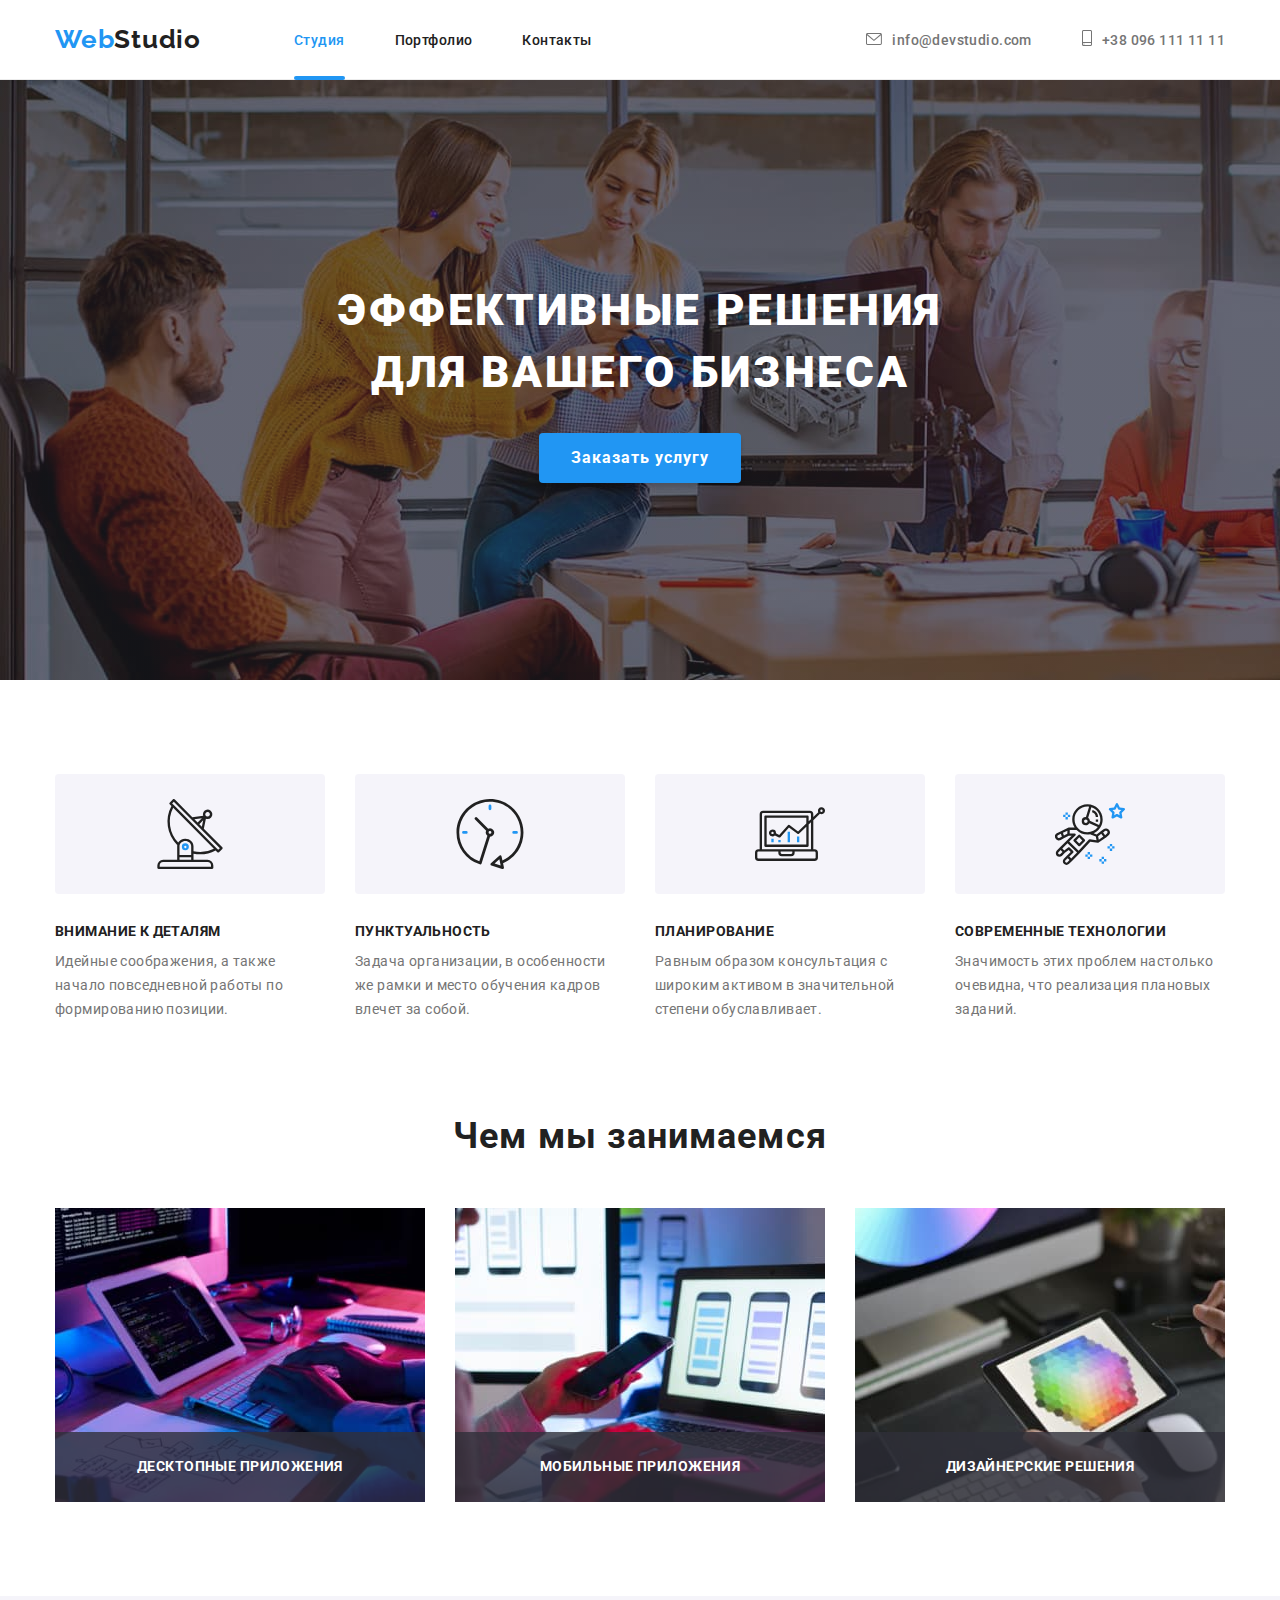
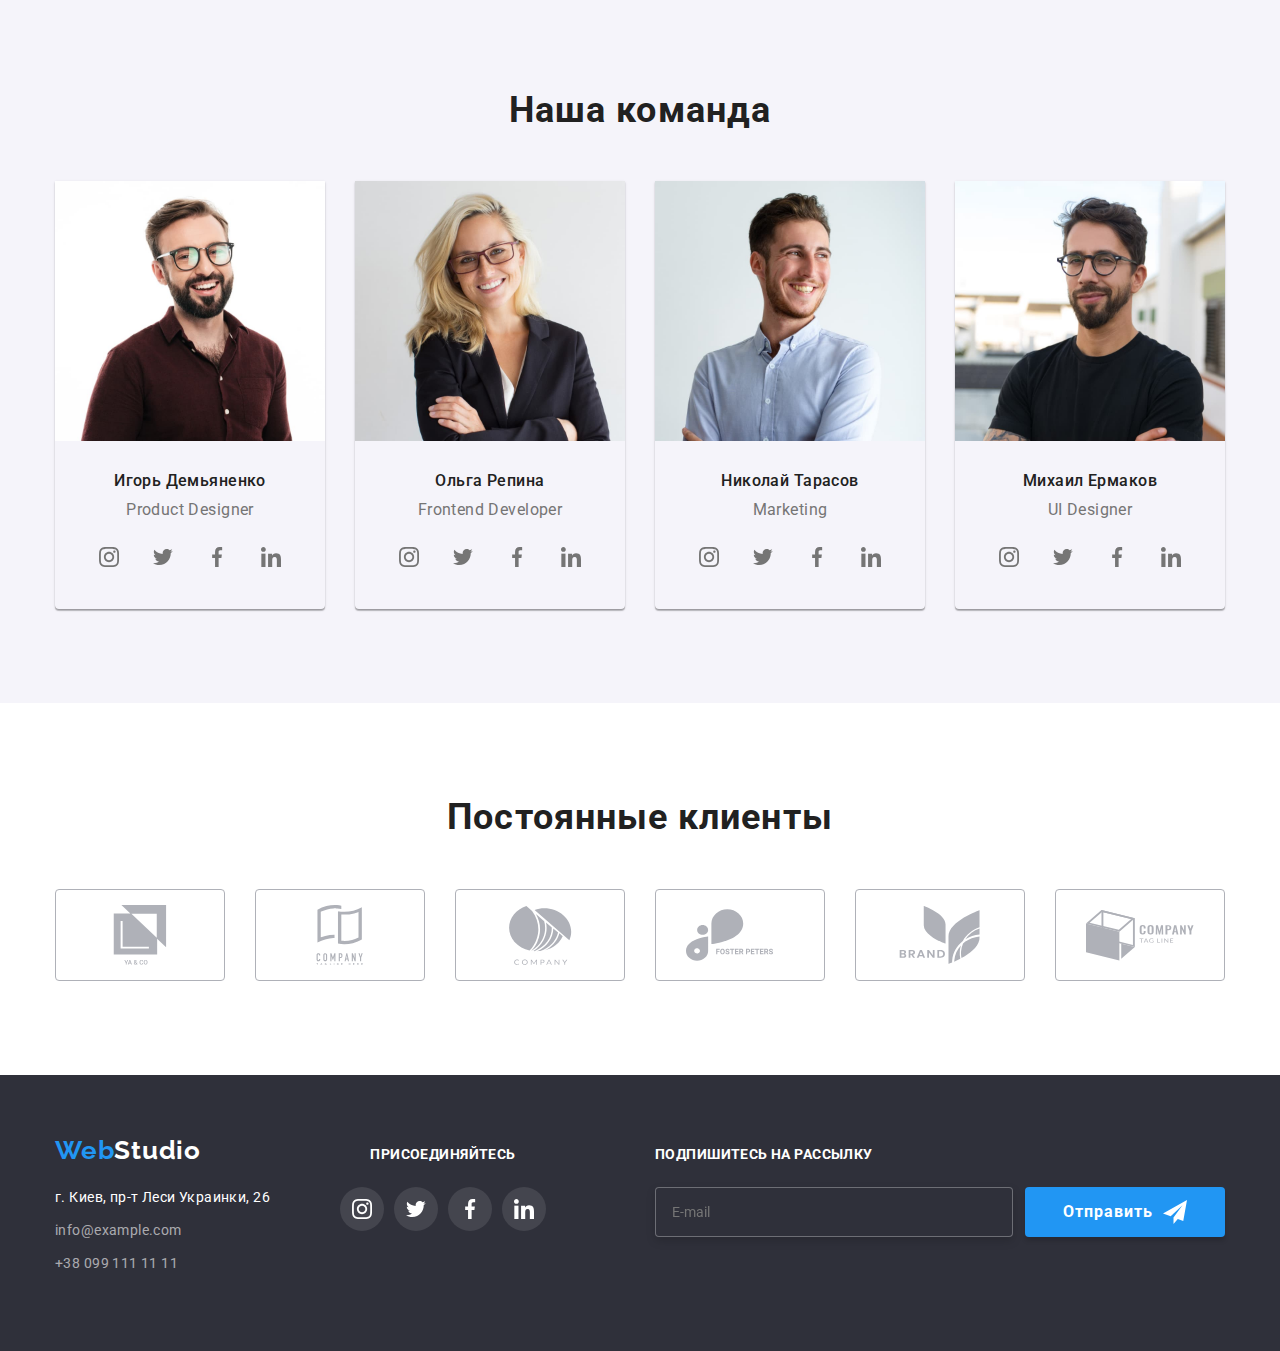
==== commit a3cfcaec: "finished" ====
--- a/index.html
+++ b/index.html
@@ -342,8 +342,12 @@
                   "
                   media="(max-width: 480px)"
                 />
-                <img src="./image/team-des-2.jpg" alt="девушка" width="270"
-                  height="260"/>
+                <img
+                  src="./image/team-des-2.jpg"
+                  alt="девушка"
+                  width="270"
+                  height="260"
+                />
               </picture>
 
               <div class="team__container">
@@ -432,7 +436,8 @@
                 />
                 <img
                   src="./image/team-des-3.jpg"
-                  alt="парень в белой рубашке"width="270"
+                  alt="парень в белой рубашке"
+                  width="270"
                   height="260"
                 />
               </picture>
@@ -521,8 +526,12 @@
                   "
                   media="(max-width: 480px)"
                 />
-                <img src="./image/team-des-4.jpg" alt="парень в футболке" width="270"
-                  height="260"/>
+                <img
+                  src="./image/team-des-4.jpg"
+                  alt="парень в футболке"
+                  width="270"
+                  height="260"
+                />
               </picture>
 
               <div class="team__container">
@@ -706,7 +715,7 @@
           </div>
           <div class="footer__soc-contant">
             <p class="footer__title">присоединяйтесь</p>
-            <ul class="soc__list list">
+            <ul class="soc__list footer-soc__list list">
               <li class="soc__item">
                 <a
                   href=""
--- a/css/main.min.css
+++ b/css/main.min.css
@@ -1 +1 @@
-.body{font-family:"Roboto",sans-serif;font-weight:400;font-size:14px;line-height:1.71;letter-spacing:.03em;color:var(--dark-color)}.link{text-decoration:none;color:inherit}.list{list-style:none}h1,h2,h3,h4,h5,p{margin:0}ul,ol{margin:0;padding-left:0}button{cursor:pointer}img{display:block;max-width:100%;height:auto;width:100%}.logo{font-family:"Raleway",sans-serif;font-weight:700;font-size:26px;line-height:1.2;letter-spacing:.03em;color:var(--blue-color);text-decoration:none}.logo__header-accent{color:var(--logo-color)}.logo__footer-accent{color:var(--white-color)}.section{padding-top:60px;padding-bottom:60px}@media screen and (min-width: 1200px){.section{padding-top:94px;padding-bottom:94px}}.card-set{display:flex;flex-wrap:wrap;column-gap:var(--card-gap-left);row-gap:var(--card-gap-top)}@media screen and (min-width: 768px){.card-set{--card-item: 2}}.card-item{flex-basis:calc((100% - (var(--card-item) - 1)*var(--card-gap-left))/var(--card-item))}.conteiner{width:100%;margin:auto;padding-left:15px;padding-right:15px}@media screen and (min-width: 480px){.conteiner{width:480px}}@media screen and (min-width: 768px){.conteiner{width:780px}}@media screen and (min-width: 1200px){.conteiner{width:1200px}}.item-title{font-weight:700;font-size:14px;line-height:1.14;letter-spacing:.03em;text-transform:uppercase}.title{font-weight:700;font-size:36px;line-height:1.16;text-align:center;margin-bottom:50px;letter-spacing:.03em;color:var(--black-color)}.button{font-weight:700;font-size:16px;line-height:1.88;display:flex;align-items:center;text-align:center;letter-spacing:.06em;color:var(--white-color)}.button__btn:hover,.button__btn:focus{background-color:var(--dark-blue-color)}.soc__list{display:flex;justify-content:center}.soc__item{width:44px;height:44px;margin-right:10px}.soc__item:last-child{margin-right:0}.soc__link{width:100%;height:100%;border-radius:50%;display:flex;align-items:center;justify-content:center;transition:fill var(--cubic-bezier),background-color var(--cubic-bezier)}.soc__link:hover,.soc__link:focus{background-color:var(--blue-color);color:var(--white-color)}.soc__icon{fill:currentColor}.header__logo{font-size:24px;font-weight:700;line-height:1.17;text-decoration:none;font-family:"Raleway",sans-serif;color:var(--black-color)}@media screen and (min-width: 1200px){.header__logo{font-size:26px;line-height:1.19}}.header__logo{padding:16px 0}@media screen and (min-width: 768px){.header__logo{margin-right:88px;padding:26px 0}}@media screen and (min-width: 1200px){.header__logo{margin-right:93px;padding-top:24px;padding-bottom:25px}}.header{height:80px;border-bottom:1px solid #ececec;width:100vw;max-height:60px}@media screen and (min-width: 768px){.header{max-height:80px}}.header .conteiner{display:flex;align-items:center}.currentlink{color:var(--blue-color)}span{color:var(--blue-color)}.nav{display:none}@media screen and (min-width: 768px){.nav{display:flex}}.nav__list{font-size:14px;font-weight:500;line-height:1.19;letter-spacing:.02;display:flex;align-items:center;color:var(--black-color)}.list-link{display:none}@media screen and (min-width: 768px){.list-link{display:flex;flex-wrap:wrap;margin-left:84px;align-items:center}}@media screen and (min-width: 768px)and (min-width: 1200px){.list-link{flex-wrap:nowrap;margin-left:auto}}.nav__top-link{transition:color var(--cubic-bezier)}.nav__top-link:hover,.nav__top-link:focus{color:var(--blue-color)}.list-link__icon{fill:var(--dark-color);margin-right:8px}@media screen and (min-width: 1200px){.list-link__icon{margin-right:10px}}.list-link__contact:hover .list-link__icon,.list-link__contact:focus .list-link__icon{fill:var(--blue-color)}.list-link__contact{font-size:12px;line-height:1.1666666667;font-weight:500;text-decoration:none;color:var(--dark-color);display:flex;align-items:center;transition:color var(--cubic-bezier)}@media screen and (min-width: 1200px){.list-link__contact{font-size:14px;line-height:1.1428571429}}.list-link__contact:hover,.list-link__contact:focus{color:var(--blue-color)}.list-link__item:not(:last-child){margin-bottom:10px}@media screen and (min-width: 1200px){.list-link__item:not(:last-child){margin-bottom:0;margin-right:50px}}.nav__item{position:relative}.nav__item:not(:last-child){margin-right:50px}@media screen and (min-width: 768px){.link.currentlink::after{content:"";position:absolute;width:100%;height:4px;background-color:var(--blue-color);border-radius:2px;left:0;bottom:-32px}}.menu-open-btn{display:block;margin-left:auto;background-color:var(--white-color);border:none}.menu-close-btn{position:absolute;top:12px;right:25px;display:block;background-color:var(--white-color);border:none}.menu-open-btn:hover,.menu-close-btn:hover{fill:var(--blue-color)}@media screen and (min-width: 768px){.menu-open-btn{display:none}}.mob-menu{position:fixed;top:0;left:0;z-index:10;background-color:var(--white-color);width:100vw;height:100vh}.mob-menu .conteiner{position:relative;padding-top:48px;padding-bottom:48px;padding-left:40px;display:flex;flex-direction:column;justify-content:space-between;align-items:flex-start;height:100%;overflow-y:auto}@media screen and (min-width: 768px){.mob-menu{display:none}}.mob-menu-item{font-weight:500;font-size:40px;line-height:1.175;letter-spacing:.02em;color:var(--black-color)}.mob-menu-item .mob-link:hover{color:var(--blue-color)}.mob-menu-item:not(:last-child){margin-bottom:36px}.mob-connect-item:not(:last-child){margin-bottom:32px}.mob-connect-link-phone{font-weight:500;font-size:34px;line-height:1.1764705882;letter-spacing:.02em;color:var(--blue-color)}.mob-connect-link-email{font-weight:500;font-size:24px;line-height:1.1666666667;letter-spacing:.02em;color:var(--dark-color)}.mob-soc-list{position:relative;display:flex;flex-wrap:wrap;margin-top:64px;font-weight:500;font-size:18px;line-height:1.2222222222;letter-spacing:.02em;color:var(--blue-color)}.mob-soc-item:not(:last-child){margin-right:10px;padding-right:10px;border-right:1px solid rgba(33,33,33,.2)}.hero{max-width:767px;height:400px;margin:auto;padding:118px 0;text-align:center;background-color:var(--footer-color);background-image:linear-gradient(rgba(47, 48, 58, 0.4), rgba(47, 48, 58, 0.4)),url(../image/header-mob.jpg);background-repeat:no-repeat;background-size:cover}@media(min-device-pixel-ratio: 2),(min-resolution: 192dpi),(min-resolution: 2dppx){.hero{background-image:linear-gradient(rgba(47, 48, 58, 0.4), rgba(47, 48, 58, 0.4)),url(../image/header-mob2x.jpg)}}@media screen and (min-width: 768px){.hero{max-width:1199px;background-image:linear-gradient(rgba(47, 48, 58, 0.4), rgba(47, 48, 58, 0.4)),url(../image/header-tab.jpg)}}@media screen and (min-width: 768px)and (min-device-pixel-ratio: 2),screen and (min-width: 768px)and (min-resolution: 192dpi),screen and (min-width: 768px)and (min-resolution: 2dppx){.hero{background-image:linear-gradient(rgba(47, 48, 58, 0.4), rgba(47, 48, 58, 0.4)),url(../image/header-tab2x.jpg)}}@media screen and (min-width: 1200px){.hero{max-width:1600px;height:600px;padding:200px 0;background-image:linear-gradient(rgba(47, 48, 58, 0.4), rgba(47, 48, 58, 0.4)),url(../image/hero.jpg)}}@media screen and (min-width: 1200px)and (min-device-pixel-ratio: 2),screen and (min-width: 1200px)and (min-resolution: 192dpi),screen and (min-width: 1200px)and (min-resolution: 2dppx){.hero{background-image:linear-gradient(rgba(47, 48, 58, 0.4), rgba(47, 48, 58, 0.4)),url(../image/hero-2x.jpg)}}.hero__title{font-size:26px;font-weight:900;line-height:1.6;letter-spacing:.06em;margin-right:auto;margin-left:auto;text-align:center;text-transform:uppercase;color:var(--white-color);margin-bottom:30px}@media screen and (min-width: 1200px){.hero__title{font-size:44px;line-height:1.4;max-width:700px}}.hero__btn{font-family:inherit;font-weight:700;font-size:16px;line-height:1.88;border:0px;min-width:200px;margin-left:auto;margin-right:auto;display:flex;justify-content:center;align-items:center;padding:10px 32px;letter-spacing:.06em;color:var(--white-color);background-color:var(--blue-color);box-shadow:0px 4px 4px rgba(0,0,0,.15);border-radius:4px;transition:background-color var(--cubic-bezier),box-shadow var(--cubic-bezier),border-radius var(--cubic-bezier)}.hero__btn:hover,.hero__btn:focus{background-color:var(--dark-blue-color)}.peculiarities__list{display:flex;flex-wrap:wrap;gap:30px}.peculiarities__item{--card-item:1;flex-basis:calc((100% - (var(--card-item) - 1)*var(--card-gap-left))/var(--card-item))}@media screen and (min-width: 768px){.peculiarities__item{--card-item: 2;flex-basis:calc((100% - (var(--card-item) - 1)*var(--card-gap-left))/var(--card-item))}}@media screen and (min-width: 1200px){.peculiarities__item{--card-item: 4;flex-basis:calc((100% - (var(--card-item) - 1)*var(--card-gap-left))/var(--card-item))}}.peculiarities__title{margin-bottom:10px;color:var(--black-color);text-align:center}@media screen and (min-width: 768px){.peculiarities__title{text-align:start}}.peculiarities__item::before{content:"";display:block;height:120px;border-radius:4px;margin-bottom:30px;background:var(--grey-color);background-position:50% 50%;background-repeat:no-repeat}.icon-rect::before{background-image:url(../image/antenna.svg)}.icon-clock::before{background-image:url(../image/clock.svg)}.icon-diagram::before{background-image:url(../image/diagram.svg)}.icon-ilon::before{background-image:url(../image/astronaut.svg)}.about{padding-top:0}@media screen and (max-width: 1199px){.about{display:none}}.about__list{display:flex;gap:30px}.about__item{position:relative}.about__text{display:flex;align-items:center;justify-content:center;position:absolute;color:var(--white-color);bottom:0;background:rgba(47,48,58,.8);width:100%;padding:27px}.team{background:var(--grey-color)}.team__container{padding:30px}.team__title{font-weight:500;color:var(--black-color);margin-bottom:10px}.team__text{margin-bottom:16px}.team__list{display:flex;flex-wrap:wrap;gap:30px}.team__item{width:100%;text-align:center;box-shadow:0px 1px 3px rgba(0,0,0,.12),0px 1px 1px rgba(0,0,0,.14),0px 2px 1px rgba(0,0,0,.2);border-radius:0px 0px 4px 4px;--card-item:1;flex-basis:calc((100% - (var(--card-item) - 1)*var(--card-gap-left))/var(--card-item))}@media screen and (min-width: 768px){.team__item{--card-item: 2;flex-basis:calc((100% - (var(--card-item) - 1)*var(--card-gap-left))/var(--card-item))}}@media screen and (min-width: 1200px){.team__item{--card-item: 4;flex-basis:calc((100% - (var(--card-item) - 1)*var(--card-gap-left))/var(--card-item))}}.team__text,.team__title{font-size:16px;line-height:1.19}.clients__list{--card-item: 6;display:flex;flex-wrap:wrap;gap:30px}.clients__item{color:var(--soc__grey-color);width:calc((100% - 30px)/2);--card-item:2;flex-basis:calc((100% - (var(--card-item) - 1)*var(--card-gap-left))/var(--card-item))}@media screen and (min-width: 768px){.clients__item{--card-item: 3;flex-basis:calc((100% - (var(--card-item) - 1)*var(--card-gap-left))/var(--card-item))}}@media screen and (min-width: 1200px){.clients__item{--card-item: 6;flex-basis:calc((100% - (var(--card-item) - 1)*var(--card-gap-left))/var(--card-item))}}.clients__item:last-child{margin-right:none}.clients__soc__icon{fill:currentColor}.clients__link{color:inherit;display:flex;fill:var(--soc__grey-color);height:92px;border:1px solid #afb1b8;border-radius:4px;display:flex;align-items:center;justify-content:center;border-radius:4px;transition:fill var(--cubic-bezier),border var(--cubic-bezier)}.clients__link:focus,.clients__link:hover{color:var(--blue-color);border:1px solid var(--blue-color)}.footer{padding-bottom:60px;background:var(--footer-color)}@media screen and (min-width: 768px){.footer__top{display:flex;justify-content:space-evenly;align-items:baseline}}.footer__logo{display:block;text-align:center;font-weight:700;font-size:26px;line-height:1.1923076923;margin-bottom:20px}@media screen and (min-width: 1200px){.footer__logo{text-align:start}}.footer__link{transition:color 250ms cubic-bezier(0.4, 0, 0.2, 1)}.footer__link:not(:last-child){margin-bottom:8px}.footer__link:hover,.footer__link:focus{color:var(--blue-color)}.footer__list{display:block;text-align:center}@media screen and (min-width: 1200px){.footer__list{text-align:start}}.footer__soc-contant{margin-top:60px}.footer-address{font-size:14px;line-height:1.71;letter-spacing:.03;color:rgba(255,255,255,.6)}@media screen and (min-width: 1200px){.footer-conteiner{display:flex;align-items:baseline}}.address{font-size:14px;line-height:1.71;letter-spacing:.03;font-style:normal;color:var(--white-color)}.footer__contant{padding-top:60px}@media screen and (min-width: 1200px){.footer__contant{display:flex;flex-direction:column;margin-right:70px}}.footer-address{display:block;margin-top:9px;font-style:normal}.footer__title{text-align:center;font-size:14px;font-weight:700;line-height:1.71;letter-spacing:.03;text-transform:uppercase;color:var(--white-color)}@media screen and (min-width: 1200px){.footer__title-soc{text-align:start}}.soc__list{margin-bottom:60px;display:flex;justify-content:center;margin-top:20px}.footer .soc__link{color:var(--white-color);background:rgba(255,255,255,.1);border-radius:50%;transition:background-color var(--cubic-bezier)}.footer .soc__link:hover,.footer .soc__link:focus{background-color:var(--blue-color)}.footer__input{width:100%;height:50px;background-color:var(--footer-color);color:rgba(255,255,255,.6);padding-left:16px;margin-bottom:20px;outline:none;border:1px solid rgba(255,255,255,.3);filter:drop-shadow(0px 4px 4px rgba(0, 0, 0, 0.15));border-radius:4px}@media screen and (min-width: 768px){.footer__input{width:450px}}@media screen and (min-width: 1200px){.footer__input{width:358px}}.footer__btn{font-size:16px;font-weight:700;line-height:1.88;letter-spacing:.06;display:flex;align-items:center;justify-content:center;width:200px;height:50px;background:#2196f3;box-shadow:0px 4px 4px rgba(0,0,0,.15);border-radius:4px;margin:0 auto;cursor:pointer;color:#fff;border:none}@media screen and (min-width: 1200px){.footer__btn{margin-left:12px}}@media screen and (min-width: 768px){.footer__form-contant{margin-top:60px}}@media screen and (min-width: 1200px){.footer__form-contant{margin-top:0;margin-left:auto}}.footer__form-wrap{margin-top:20px}@media screen and (min-width: 768px){.footer__form-wrap{text-align:center}}@media screen and (min-width: 1200px){.footer__form-wrap{display:flex}}.footer__send-icon{margin-left:10px}.filter{padding-top:60px}@media screen and (min-width: 1200px){.filter{padding-top:94px}}.filter__btn-list{display:flex;flex-wrap:wrap;align-items:center;gap:15px 8px;margin-bottom:40px}@media screen and (min-width: 768px){.filter__btn-list{margin-bottom:30px;justify-content:center}}@media screen and (min-width: 1200px){.filter__btn-list{margin-bottom:50px}}.filter__item:not(:last-child){margin-right:8px}.filter__btn{font-family:"Roboto";font-weight:500;font-size:16px;line-height:1.62;padding:6px 22px;border-radius:4px;border:none;text-align:center;letter-spacing:.03em;color:var(--black-color);transition:background-color var(--cubic-bezier),box-shadow var(--cubic-bezier),color var(--cubic-bezier)}.filter__btn:hover,.filter__btn:focus{color:var(--white-color);background-color:var(--blue-color);box-shadow:0px 3px 1px rgba(0,0,0,.1),0px 1px 2px rgba(0,0,0,.08),0px 2px 2px rgba(0,0,0,.12)}.portfolio__list{display:flex;flex-wrap:wrap;gap:30px}.portfolio__item{--card-item:1;flex-basis:calc((100% - (var(--card-item) - 1)*var(--card-gap-left))/var(--card-item))}@media screen and (min-width: 768px){.portfolio__item{--card-item:2;flex-basis:calc((100% - (var(--card-item) - 1)*var(--card-gap-left))/var(--card-item))}}@media screen and (min-width: 1200px){.portfolio__item{--card-item:3;flex-basis:calc((100% - (var(--card-item) - 1)*var(--card-gap-left))/var(--card-item))}}.portfolio__link{display:block;transition:box-shadow var(--cubic-bezier)}.portfolio__link:focus,.portfolio__link:hover{box-shadow:0px 1px 1px rgba(0,0,0,.12),0px 4px 4px rgba(0,0,0,.06),1px 4px 6px rgba(0,0,0,.16)}.portfolio__title{font-weight:700;font-size:18px;line-height:2;letter-spacing:.06em;color:var(--black-color)}.portfolio__bac{position:relative;overflow:hidden}.portfolio__bac-text{position:absolute;top:0;height:100%;font-size:18px;line-height:1.56;padding:63px 24px;background-color:rgba(33,150,243,.9);color:var(--white-color);transform:translateY(100%);transition:transform var(--cubic-bezier),background-color var(--cubic-bezier),color var(--cubic-bezier)}.portfolio__link:hover .portfolio__bac-text,.portfolio__link:focus .portfolio__bac-text{transform:translateY(0)}.portfolio__text{font-size:16px;line-height:1.88}.portfolio__footer{border:1px solid #eee;padding:20px 24px}.backdrop{width:100%;height:100%;background:rgba(0,0,0,.8);position:fixed;top:0;transition:opacity var(--cubic-bezier),visibility var(--cubic-bezier)}.backdrop.is-hidden .modal{transform:translate(-50%, -50%) scale(0)}.modal{width:100%;max-width:450px;position:absolute;top:50%;left:50%;background:var(--white-color);padding:40px;box-shadow:0px 1px 3px rgba(0,0,0,.12),0px 1px 1px rgba(0,0,0,.14),0px 2px 1px rgba(0,0,0,.2);border-radius:4px;transform:translate(-50%, -50%) scale(1);transition:transform var(--cubic-bezier)}@media screen and (min-width: 1200px){.modal{border-radius:4px;width:100%;max-width:528px}}.modal__title{font-weight:700;font-size:20px;line-height:1.15;text-align:center;letter-spacing:.03em;margin-bottom:12px;color:var(--black-color)}.modal__field{margin-bottom:10px}.modal__icon{position:absolute;left:12px;top:50%;transform:translateY(-50%);transition:fill var(--cubic-bezier)}.modal__text{display:flex;flex-wrap:wrap;margin-bottom:20px}.modal__label{display:block;font-size:12px;line-height:1.16;letter-spacing:.01em;margin-bottom:4px;color:var(--dark-color);transform-origin:border var(--cubic-bezier)}.modal__btn{width:30px;height:30px;border:1px solid #999;border-radius:50%;background-color:rgba(0,0,0,0);position:absolute;top:10px;right:10px;display:flex;align-items:center;justify-content:center;padding:0;transition:fill var(--cubic-bezier)}.modal__btn__btn:hover,.modal__btn__btn:focus{fill:var(--blue-color)}.is-hidden{visibility:hidden;opacity:0;pointer-events:none}.wrap{position:relative}.modal__input:hover+.modal__icon,.modal__input:focus+.modal__icon{fill:var(--blue-color)}.modal__input{width:100%;height:40px;font-size:14px;line-height:1.16;letter-spacing:.01em;padding-left:42px;border:1px solid rgba(33,33,33,.2);border-radius:4px;transition:border var(--cubic-bezier)}.modal__input__input:hover,.modal__input__input:focus{border:1px solid var(--blue-color)}.modal__area-text{width:100%;height:120px;padding:12px 16px;border:1px solid rgba(33,33,33,.2);border-radius:4px;resize:none;font-weight:400;font-size:12px;line-height:1.16;letter-spacing:.01em;color:rgba(117,117,117,.5);resize:none}.modal__area-text:hover,.modal__area-text:focus{border:1px solid var(--blue-color)}.checkbox__field{position:relative;display:flex;align-items:center;margin-bottom:30px}.checkbox__input{position:absolute;top:0;left:0}.checkbox__text{width:100%;display:block;align-items:center;font-size:12px;line-height:1.16;letter-spacing:.03em}@media screen and (min-width: 1200px){.checkbox__text{font-size:14px;line-height:1.71}}.checkbox__span{width:16px;height:15px;position:relative;border:2px solid #212121;border-radius:3px;background-color:rgba(0,0,0,0);margin-right:5px;display:inline-flex;justify-content:center;align-items:center;transition:backgraund-color var(--cubic-bezier),border var(--cubic-bezier)}.check__icon{width:100%;height:100%;fill:rgba(0,0,0,0);position:absolute;top:50%;left:50%;transform:translate(-50%, -50%);transition:fill var(--cubic-bezier)}.checkbox__input:focus+.checkbox__text span,.checkbox__input:hover+.checkbox__text span{border-color:var(--blue-color)}.checkbox__input:checked+.checkbox__text span{background-color:var(--blue-color);border:2px solid var(--blue-color)}.checkbox__input:checked+.checkbox__text .check__icon{fill:var(--white-color)}.checkbox__link{text-decoration-line:underline;margin-left:1px;color:var(--blue-color);border-bottom:1px solid var(--blue-color)}.visually-hidden{position:absolute;white-space:nowrap;width:1px;height:1px;overflow:hidden;border:0;padding:0;clip:rect(0 0 0 0);clip-path:inset(50%);margin:-1px}:root{--black-color: #212121;--dark-color: #757575;--white-color: #ffffff;--blue-color: #2196f3;--grey-color: #F5F4FA;--logo-color: #000000;--footer-color: #2F303A;--card-gap-top: 30px;--card-gap-left: 30px;--card-item: 3;--soc__grey-color: #AFB1B8;--cubic-bezier: 250ms cubic-bezier(0.4, 0, 0.2, 1);--dark-blue-color: #188CE8}/*# sourceMappingURL=main.min.css.map */+.body{font-family:"Roboto",sans-serif;font-weight:400;font-size:14px;line-height:1.71;letter-spacing:.03em;color:var(--dark-color)}.link{text-decoration:none;color:inherit}.list{list-style:none}h1,h2,h3,h4,h5,p{margin:0}ul,ol{margin:0;padding-left:0}button{cursor:pointer}img{display:block;max-width:100%;height:auto;width:100%}.logo{font-family:"Raleway",sans-serif;font-weight:700;font-size:26px;line-height:1.2;letter-spacing:.03em;color:var(--blue-color);text-decoration:none}.logo__header-accent{color:var(--logo-color)}.logo__footer-accent{color:var(--white-color)}.section{padding-top:60px;padding-bottom:60px}@media screen and (min-width: 1200px){.section{padding-top:94px;padding-bottom:94px}}.card-set{display:flex;flex-wrap:wrap;column-gap:var(--card-gap-left);row-gap:var(--card-gap-top)}@media screen and (min-width: 768px){.card-set{--card-item: 2}}.card-item{flex-basis:calc((100% - (var(--card-item) - 1)*var(--card-gap-left))/var(--card-item))}.conteiner{width:100%;margin:auto;padding-left:15px;padding-right:15px}@media screen and (min-width: 480px){.conteiner{width:480px}}@media screen and (min-width: 768px){.conteiner{width:780px}}@media screen and (min-width: 1200px){.conteiner{width:1200px}}.item-title{font-weight:700;font-size:14px;line-height:1.14;letter-spacing:.03em;text-transform:uppercase}.title{font-weight:700;font-size:36px;line-height:1.16;text-align:center;margin-bottom:50px;letter-spacing:.03em;color:var(--black-color)}.button{font-weight:700;font-size:16px;line-height:1.88;display:flex;align-items:center;text-align:center;letter-spacing:.06em;color:var(--white-color)}.button__btn:hover,.button__btn:focus{background-color:var(--dark-blue-color)}.soc__list{display:flex;justify-content:center}.soc__item{width:44px;height:44px;margin-right:10px}.soc__item:last-child{margin-right:0}.soc__link{width:100%;height:100%;border-radius:50%;display:flex;align-items:center;justify-content:center;transition:fill var(--cubic-bezier),background-color var(--cubic-bezier)}.soc__link:hover,.soc__link:focus{background-color:var(--blue-color);color:var(--white-color)}.soc__icon{fill:currentColor}.header__logo{font-size:24px;font-weight:700;line-height:1.17;text-decoration:none;font-family:"Raleway",sans-serif;color:var(--black-color)}@media screen and (min-width: 1200px){.header__logo{font-size:26px;line-height:1.19}}.header__logo{padding:16px 0}@media screen and (min-width: 768px){.header__logo{margin-right:88px;padding:26px 0}}@media screen and (min-width: 1200px){.header__logo{margin-right:93px;padding-top:24px;padding-bottom:25px}}.header{height:80px;border-bottom:1px solid #ececec;width:100vw;max-height:60px}@media screen and (min-width: 768px){.header{max-height:80px}}.header .conteiner{display:flex;align-items:center}.currentlink{color:var(--blue-color)}span{color:var(--blue-color)}.nav{display:none}@media screen and (min-width: 768px){.nav{display:flex}}.nav__list{font-size:14px;font-weight:500;line-height:1.19;letter-spacing:.02;display:flex;align-items:center;color:var(--black-color)}.list-link{display:none}@media screen and (min-width: 768px){.list-link{display:flex;flex-wrap:wrap;margin-left:84px;align-items:center}}@media screen and (min-width: 768px)and (min-width: 1200px){.list-link{flex-wrap:nowrap;margin-left:auto}}.nav__top-link{transition:color var(--cubic-bezier)}.nav__top-link:hover,.nav__top-link:focus{color:var(--blue-color)}.list-link__icon{fill:var(--dark-color);margin-right:8px}@media screen and (min-width: 1200px){.list-link__icon{margin-right:10px}}.list-link__contact:hover .list-link__icon,.list-link__contact:focus .list-link__icon{fill:var(--blue-color)}.list-link__contact{font-size:12px;line-height:1.1666666667;font-weight:500;text-decoration:none;color:var(--dark-color);display:flex;align-items:center;transition:color var(--cubic-bezier)}@media screen and (min-width: 1200px){.list-link__contact{font-size:14px;line-height:1.1428571429}}.list-link__contact:hover,.list-link__contact:focus{color:var(--blue-color)}.list-link__item:not(:last-child){margin-bottom:10px}@media screen and (min-width: 1200px){.list-link__item:not(:last-child){margin-bottom:0;margin-right:50px}}.nav__item{position:relative}.nav__item:not(:last-child){margin-right:50px}@media screen and (min-width: 768px){.link.currentlink::after{content:"";position:absolute;width:100%;height:4px;background-color:var(--blue-color);border-radius:2px;left:0;bottom:-32px}}.menu-open-btn{display:block;margin-left:auto;background-color:var(--white-color);border:none}.menu-close-btn{position:absolute;top:12px;right:25px;display:block;background-color:var(--white-color);border:none}.menu-open-btn:hover,.menu-close-btn:hover{fill:var(--blue-color)}@media screen and (min-width: 768px){.menu-open-btn{display:none}}.mob-menu{position:fixed;top:0;left:0;z-index:10;background-color:var(--white-color);width:100vw;height:100vh}.mob-menu .conteiner{position:relative;padding-top:48px;padding-bottom:48px;padding-left:40px;display:flex;flex-direction:column;justify-content:space-between;align-items:flex-start;height:100%;overflow-y:auto}@media screen and (min-width: 768px){.mob-menu{display:none}}.mob-menu-item{font-weight:500;font-size:40px;line-height:1.175;letter-spacing:.02em;color:var(--black-color)}.mob-menu-item .mob-link:hover{color:var(--blue-color)}.mob-menu-item:not(:last-child){margin-bottom:36px}.mob-connect-item:not(:last-child){margin-bottom:32px}.mob-connect-link-phone{font-weight:500;font-size:34px;line-height:1.1764705882;letter-spacing:.02em;color:var(--blue-color)}.mob-connect-link-email{font-weight:500;font-size:24px;line-height:1.1666666667;letter-spacing:.02em;color:var(--dark-color)}.mob-soc-list{position:relative;display:flex;flex-wrap:wrap;margin-top:64px;font-weight:500;font-size:18px;line-height:1.2222222222;letter-spacing:.02em;color:var(--blue-color)}.mob-soc-item:not(:last-child){margin-right:10px;padding-right:10px;border-right:1px solid rgba(33,33,33,.2)}.hero{max-width:767px;height:400px;margin:auto;padding:118px 0;text-align:center;background-color:var(--footer-color);background-image:linear-gradient(rgba(47, 48, 58, 0.4), rgba(47, 48, 58, 0.4)),url(../image/header-mob.jpg);background-repeat:no-repeat;background-size:cover}@media(min-device-pixel-ratio: 2),(min-resolution: 192dpi),(min-resolution: 2dppx){.hero{background-image:linear-gradient(rgba(47, 48, 58, 0.4), rgba(47, 48, 58, 0.4)),url(../image/header-mob2x.jpg)}}@media screen and (min-width: 768px){.hero{max-width:1199px;background-image:linear-gradient(rgba(47, 48, 58, 0.4), rgba(47, 48, 58, 0.4)),url(../image/header-tab.jpg)}}@media screen and (min-width: 768px)and (min-device-pixel-ratio: 2),screen and (min-width: 768px)and (min-resolution: 192dpi),screen and (min-width: 768px)and (min-resolution: 2dppx){.hero{background-image:linear-gradient(rgba(47, 48, 58, 0.4), rgba(47, 48, 58, 0.4)),url(../image/header-tab2x.jpg)}}@media screen and (min-width: 1200px){.hero{max-width:1600px;height:600px;padding:200px 0;background-image:linear-gradient(rgba(47, 48, 58, 0.4), rgba(47, 48, 58, 0.4)),url(../image/hero.jpg)}}@media screen and (min-width: 1200px)and (min-device-pixel-ratio: 2),screen and (min-width: 1200px)and (min-resolution: 192dpi),screen and (min-width: 1200px)and (min-resolution: 2dppx){.hero{background-image:linear-gradient(rgba(47, 48, 58, 0.4), rgba(47, 48, 58, 0.4)),url(../image/hero-2x.jpg)}}.hero__title{font-size:26px;font-weight:900;line-height:1.6;letter-spacing:.06em;margin-right:auto;margin-left:auto;text-align:center;text-transform:uppercase;color:var(--white-color);margin-bottom:30px}@media screen and (min-width: 1200px){.hero__title{font-size:44px;line-height:1.4;max-width:700px}}.hero__btn{font-family:inherit;font-weight:700;font-size:16px;line-height:1.88;border:0px;min-width:200px;margin-left:auto;margin-right:auto;display:flex;justify-content:center;align-items:center;padding:10px 32px;letter-spacing:.06em;color:var(--white-color);background-color:var(--blue-color);box-shadow:0px 4px 4px rgba(0,0,0,.15);border-radius:4px;transition:background-color var(--cubic-bezier),box-shadow var(--cubic-bezier),border-radius var(--cubic-bezier)}.hero__btn:hover,.hero__btn:focus{background-color:var(--dark-blue-color)}.peculiarities__list{display:flex;flex-wrap:wrap;gap:30px}.peculiarities__item{--card-item:1;flex-basis:calc((100% - (var(--card-item) - 1)*var(--card-gap-left))/var(--card-item))}@media screen and (min-width: 768px){.peculiarities__item{--card-item: 2;flex-basis:calc((100% - (var(--card-item) - 1)*var(--card-gap-left))/var(--card-item))}}@media screen and (min-width: 1200px){.peculiarities__item{--card-item: 4;flex-basis:calc((100% - (var(--card-item) - 1)*var(--card-gap-left))/var(--card-item))}}.peculiarities__title{margin-bottom:10px;color:var(--black-color);text-align:center}@media screen and (min-width: 768px){.peculiarities__title{text-align:start}}.peculiarities__item::before{content:"";display:block;height:120px;border-radius:4px;margin-bottom:30px;background:var(--grey-color);background-position:50% 50%;background-repeat:no-repeat}.icon-rect::before{background-image:url(../image/antenna.svg)}.icon-clock::before{background-image:url(../image/clock.svg)}.icon-diagram::before{background-image:url(../image/diagram.svg)}.icon-ilon::before{background-image:url(../image/astronaut.svg)}.about{padding-top:0}@media screen and (max-width: 1199px){.about{display:none}}.about__list{display:flex;gap:30px}.about__item{position:relative}.about__text{display:flex;align-items:center;justify-content:center;position:absolute;color:var(--white-color);bottom:0;background:rgba(47,48,58,.8);width:100%;padding:27px}.team{background:var(--grey-color)}.team__container{padding:30px}.team__title{font-weight:500;color:var(--black-color);margin-bottom:10px}.team__text{margin-bottom:16px}.team__list{display:flex;flex-wrap:wrap;gap:30px}.team__item{width:100%;text-align:center;box-shadow:0px 1px 3px rgba(0,0,0,.12),0px 1px 1px rgba(0,0,0,.14),0px 2px 1px rgba(0,0,0,.2);border-radius:0px 0px 4px 4px;--card-item:1;flex-basis:calc((100% - (var(--card-item) - 1)*var(--card-gap-left))/var(--card-item))}@media screen and (min-width: 768px){.team__item{--card-item: 2;flex-basis:calc((100% - (var(--card-item) - 1)*var(--card-gap-left))/var(--card-item))}}@media screen and (min-width: 1200px){.team__item{--card-item: 4;flex-basis:calc((100% - (var(--card-item) - 1)*var(--card-gap-left))/var(--card-item))}}.team__text,.team__title{font-size:16px;line-height:1.19}.clients__list{--card-item: 6;display:flex;flex-wrap:wrap;gap:30px}.clients__item{color:var(--soc__grey-color);width:calc((100% - 30px)/2);--card-item:2;flex-basis:calc((100% - (var(--card-item) - 1)*var(--card-gap-left))/var(--card-item))}@media screen and (min-width: 768px){.clients__item{--card-item: 3;flex-basis:calc((100% - (var(--card-item) - 1)*var(--card-gap-left))/var(--card-item))}}@media screen and (min-width: 1200px){.clients__item{--card-item: 6;flex-basis:calc((100% - (var(--card-item) - 1)*var(--card-gap-left))/var(--card-item))}}.clients__item:last-child{margin-right:none}.clients__soc__icon{fill:currentColor}.clients__link{color:inherit;display:flex;fill:var(--soc__grey-color);height:92px;border:1px solid #afb1b8;border-radius:4px;display:flex;align-items:center;justify-content:center;border-radius:4px;transition:fill var(--cubic-bezier),border var(--cubic-bezier)}.clients__link:focus,.clients__link:hover{color:var(--blue-color);border:1px solid var(--blue-color)}.footer{padding-bottom:60px;background:var(--footer-color)}@media screen and (min-width: 768px){.footer__top{display:flex;justify-content:space-evenly;align-items:baseline}}.footer__logo{display:block;text-align:center;font-weight:700;font-size:26px;line-height:1.1923076923;margin-bottom:20px}@media screen and (min-width: 1200px){.footer__logo{text-align:start}}.footer__link{transition:color 250ms cubic-bezier(0.4, 0, 0.2, 1)}.footer__link:not(:last-child){margin-bottom:8px}.footer__link:hover,.footer__link:focus{color:var(--blue-color)}.footer__list{display:block;text-align:center}@media screen and (min-width: 1200px){.footer__list{text-align:start}}.footer__soc-contant{margin-top:60px}.footer-address{font-size:14px;line-height:1.71;letter-spacing:.03;color:rgba(255,255,255,.6)}@media screen and (min-width: 1200px){.footer-conteiner{display:flex;align-items:baseline}}.address{font-size:14px;line-height:1.71;letter-spacing:.03;font-style:normal;color:var(--white-color)}.footer__contant{padding-top:60px}@media screen and (min-width: 1200px){.footer__contant{display:flex;flex-direction:column;margin-right:70px}}.footer-address{display:block;margin-top:9px;font-style:normal}.footer__title{text-align:center;font-size:14px;font-weight:700;line-height:1.71;letter-spacing:.03;text-transform:uppercase;color:var(--white-color)}@media screen and (min-width: 1200px){.footer__title-soc{text-align:start}}.footer-soc__list{margin-bottom:60px;display:flex;justify-content:center;margin-top:20px}.footer .soc__link{color:var(--white-color);background:rgba(255,255,255,.1);border-radius:50%;transition:background-color var(--cubic-bezier)}.footer .soc__link:hover,.footer .soc__link:focus{background-color:var(--blue-color)}.footer__input{width:100%;height:50px;background-color:var(--footer-color);color:rgba(255,255,255,.6);padding-left:16px;margin-bottom:20px;outline:none;border:1px solid rgba(255,255,255,.3);filter:drop-shadow(0px 4px 4px rgba(0, 0, 0, 0.15));border-radius:4px}@media screen and (min-width: 768px){.footer__input{width:450px}}@media screen and (min-width: 1200px){.footer__input{width:358px}}.footer__btn{font-size:16px;font-weight:700;line-height:1.88;letter-spacing:.06;display:flex;align-items:center;justify-content:center;width:200px;height:50px;background:#2196f3;box-shadow:0px 4px 4px rgba(0,0,0,.15);border-radius:4px;margin:0 auto;cursor:pointer;color:#fff;border:none}@media screen and (min-width: 1200px){.footer__btn{margin-left:12px}}@media screen and (min-width: 768px){.footer__form-contant{margin-top:60px}}@media screen and (min-width: 1200px){.footer__form-contant{margin-top:0;margin-left:auto}}.footer__form-wrap{margin-top:20px}@media screen and (min-width: 768px){.footer__form-wrap{text-align:center}}@media screen and (min-width: 1200px){.footer__form-wrap{display:flex}}.footer__send-icon{margin-left:10px}.filter{padding-top:60px}@media screen and (min-width: 1200px){.filter{padding-top:94px}}.filter__btn-list{display:flex;flex-wrap:wrap;align-items:center;gap:15px 8px;margin-bottom:40px}@media screen and (min-width: 768px){.filter__btn-list{margin-bottom:30px;justify-content:center}}@media screen and (min-width: 1200px){.filter__btn-list{margin-bottom:50px}}.filter__item:not(:last-child){margin-right:8px}.filter__btn{font-family:"Roboto";font-weight:500;font-size:16px;line-height:1.62;padding:6px 22px;border-radius:4px;border:none;text-align:center;letter-spacing:.03em;color:var(--black-color);transition:background-color var(--cubic-bezier),box-shadow var(--cubic-bezier),color var(--cubic-bezier)}.filter__btn:hover,.filter__btn:focus{color:var(--white-color);background-color:var(--blue-color);box-shadow:0px 3px 1px rgba(0,0,0,.1),0px 1px 2px rgba(0,0,0,.08),0px 2px 2px rgba(0,0,0,.12)}.portfolio__list{display:flex;flex-wrap:wrap;gap:30px}.portfolio__item{--card-item:1;flex-basis:calc((100% - (var(--card-item) - 1)*var(--card-gap-left))/var(--card-item))}@media screen and (min-width: 768px){.portfolio__item{--card-item:2;flex-basis:calc((100% - (var(--card-item) - 1)*var(--card-gap-left))/var(--card-item))}}@media screen and (min-width: 1200px){.portfolio__item{--card-item:3;flex-basis:calc((100% - (var(--card-item) - 1)*var(--card-gap-left))/var(--card-item))}}.portfolio__link{display:block;transition:box-shadow var(--cubic-bezier)}.portfolio__link:focus,.portfolio__link:hover{box-shadow:0px 1px 1px rgba(0,0,0,.12),0px 4px 4px rgba(0,0,0,.06),1px 4px 6px rgba(0,0,0,.16)}.portfolio__title{font-weight:700;font-size:18px;line-height:2;letter-spacing:.06em;color:var(--black-color)}.portfolio__bac{position:relative;overflow:hidden}.portfolio__bac-text{position:absolute;top:0;height:100%;font-size:18px;line-height:1.56;padding:63px 24px;background-color:rgba(33,150,243,.9);color:var(--white-color);transform:translateY(100%);transition:transform var(--cubic-bezier),background-color var(--cubic-bezier),color var(--cubic-bezier)}.portfolio__link:hover .portfolio__bac-text,.portfolio__link:focus .portfolio__bac-text{transform:translateY(0)}.portfolio__text{font-size:16px;line-height:1.88}.portfolio__footer{border:1px solid #eee;padding:20px 24px}.backdrop{width:100%;height:100%;background:rgba(0,0,0,.8);position:fixed;top:0;transition:opacity var(--cubic-bezier),visibility var(--cubic-bezier)}.backdrop.is-hidden .modal{transform:translate(-50%, -50%) scale(0)}.modal{width:100%;max-width:450px;position:absolute;top:50%;left:50%;background:var(--white-color);padding:40px;box-shadow:0px 1px 3px rgba(0,0,0,.12),0px 1px 1px rgba(0,0,0,.14),0px 2px 1px rgba(0,0,0,.2);border-radius:4px;transform:translate(-50%, -50%) scale(1);transition:transform var(--cubic-bezier)}@media screen and (min-width: 1200px){.modal{border-radius:4px;width:100%;max-width:528px}}.modal__title{font-weight:700;font-size:20px;line-height:1.15;text-align:center;letter-spacing:.03em;margin-bottom:12px;color:var(--black-color)}.modal__field{margin-bottom:10px}.modal__icon{position:absolute;left:12px;top:50%;transform:translateY(-50%);transition:fill var(--cubic-bezier)}.modal__text{display:flex;flex-wrap:wrap;margin-bottom:20px}.modal__label{display:block;font-size:12px;line-height:1.16;letter-spacing:.01em;margin-bottom:4px;color:var(--dark-color);transform-origin:border var(--cubic-bezier)}.modal__btn{width:30px;height:30px;border:1px solid #999;border-radius:50%;background-color:rgba(0,0,0,0);position:absolute;top:10px;right:10px;display:flex;align-items:center;justify-content:center;padding:0;transition:fill var(--cubic-bezier)}.modal__btn__btn:hover,.modal__btn__btn:focus{fill:var(--blue-color)}.is-hidden{visibility:hidden;opacity:0;pointer-events:none}.wrap{position:relative}.modal__input:hover+.modal__icon,.modal__input:focus+.modal__icon{fill:var(--blue-color)}.modal__input{width:100%;height:40px;font-size:14px;line-height:1.16;letter-spacing:.01em;padding-left:42px;border:1px solid rgba(33,33,33,.2);border-radius:4px;transition:border var(--cubic-bezier)}.modal__input__input:hover,.modal__input__input:focus{border:1px solid var(--blue-color)}.modal__area-text{width:100%;height:120px;padding:12px 16px;border:1px solid rgba(33,33,33,.2);border-radius:4px;resize:none;font-weight:400;font-size:12px;line-height:1.16;letter-spacing:.01em;color:rgba(117,117,117,.5);resize:none}.modal__area-text:hover,.modal__area-text:focus{border:1px solid var(--blue-color)}.checkbox__field{position:relative;display:flex;align-items:center;margin-bottom:30px}.checkbox__input{position:absolute;top:0;left:0}.checkbox__text{width:100%;display:block;align-items:center;font-size:12px;line-height:1.16;letter-spacing:.03em}@media screen and (min-width: 1200px){.checkbox__text{font-size:14px;line-height:1.71}}.checkbox__span{width:16px;height:15px;position:relative;border:2px solid #212121;border-radius:3px;background-color:rgba(0,0,0,0);margin-right:5px;display:inline-flex;justify-content:center;align-items:center;transition:backgraund-color var(--cubic-bezier),border var(--cubic-bezier)}.check__icon{width:100%;height:100%;fill:rgba(0,0,0,0);position:absolute;top:50%;left:50%;transform:translate(-50%, -50%);transition:fill var(--cubic-bezier)}.checkbox__input:focus+.checkbox__text span,.checkbox__input:hover+.checkbox__text span{border-color:var(--blue-color)}.checkbox__input:checked+.checkbox__text span{background-color:var(--blue-color);border:2px solid var(--blue-color)}.checkbox__input:checked+.checkbox__text .check__icon{fill:var(--white-color)}.checkbox__link{text-decoration-line:underline;margin-left:1px;color:var(--blue-color);border-bottom:1px solid var(--blue-color)}.visually-hidden{position:absolute;white-space:nowrap;width:1px;height:1px;overflow:hidden;border:0;padding:0;clip:rect(0 0 0 0);clip-path:inset(50%);margin:-1px}:root{--black-color: #212121;--dark-color: #757575;--white-color: #ffffff;--blue-color: #2196f3;--grey-color: #F5F4FA;--logo-color: #000000;--footer-color: #2F303A;--card-gap-top: 30px;--card-gap-left: 30px;--card-item: 3;--soc__grey-color: #AFB1B8;--cubic-bezier: 250ms cubic-bezier(0.4, 0, 0.2, 1);--dark-blue-color: #188CE8}/*# sourceMappingURL=main.min.css.map */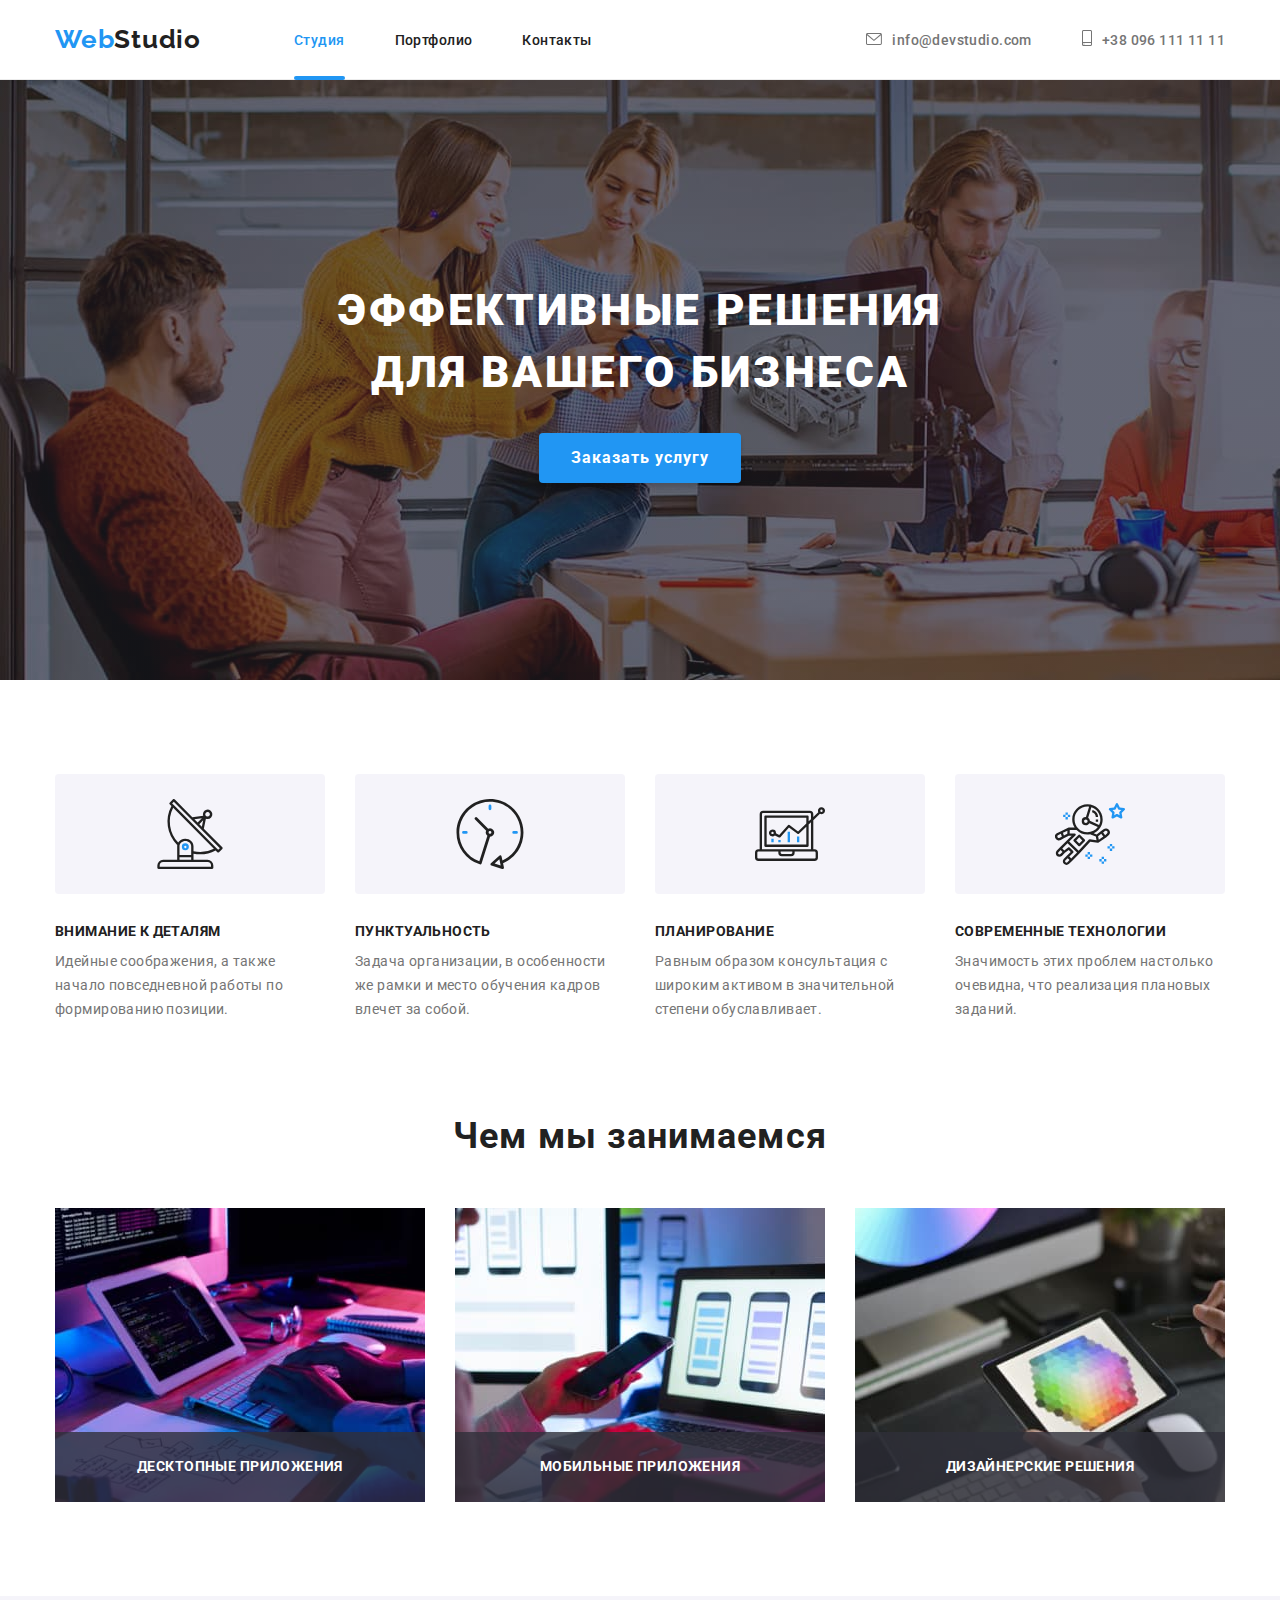
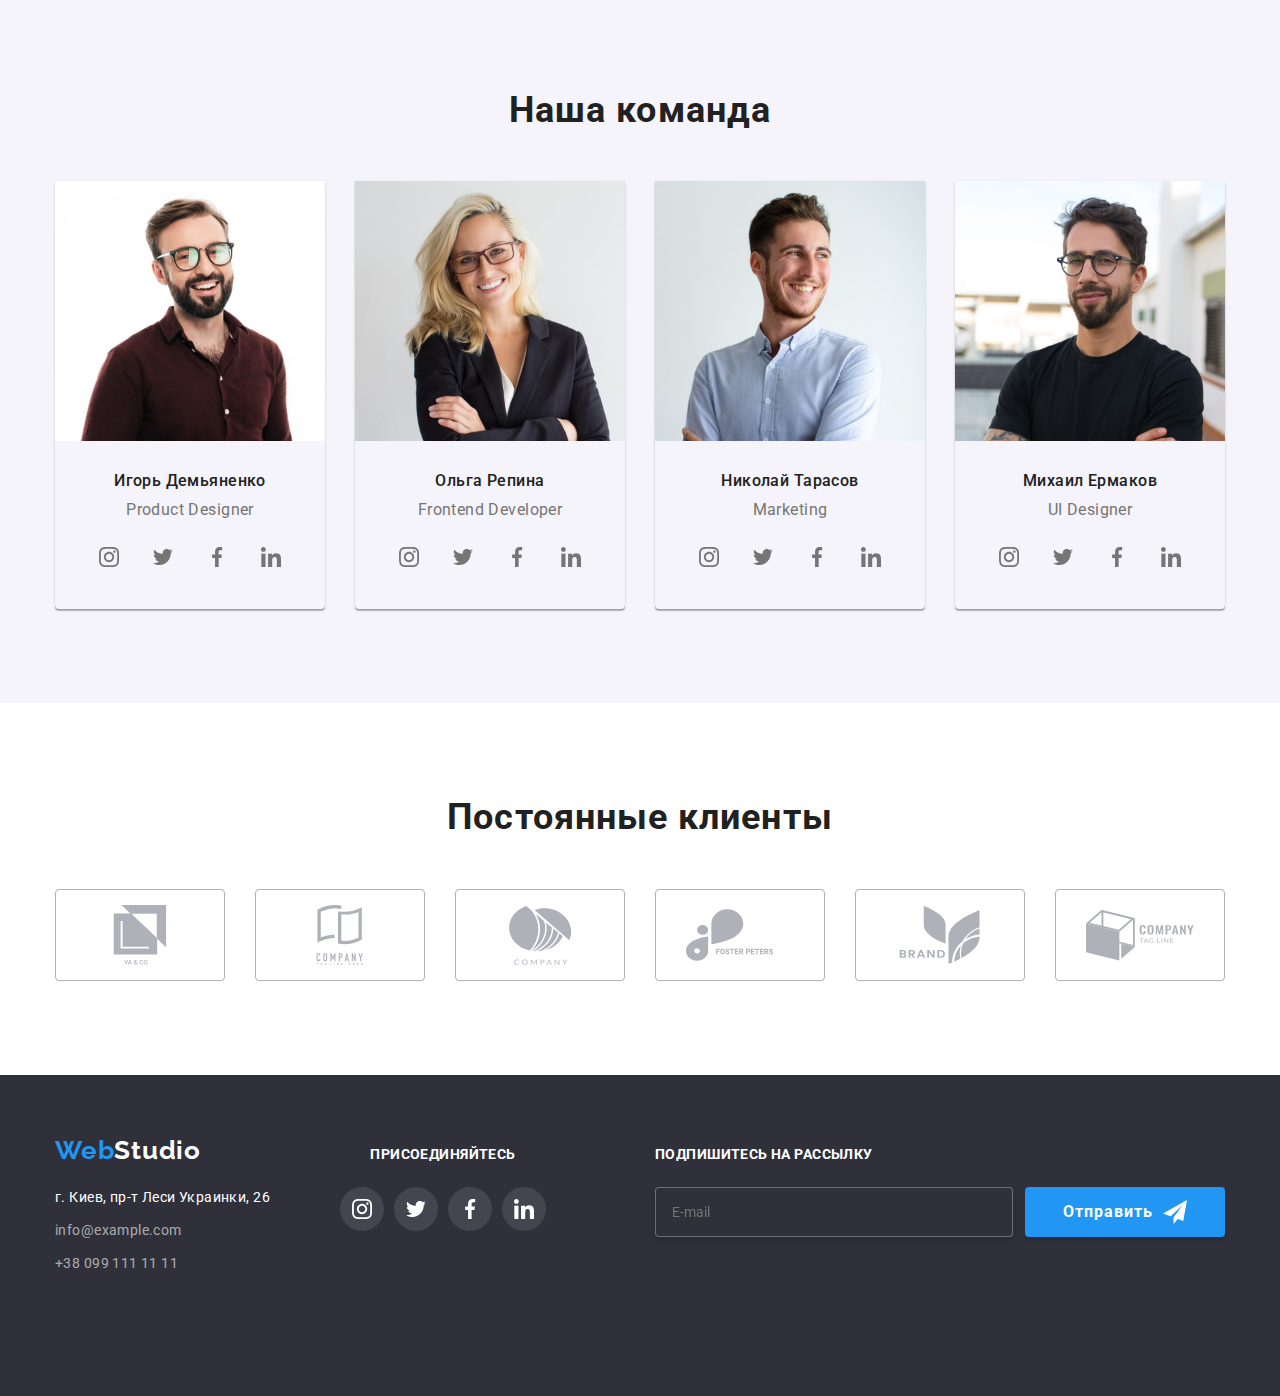
==== commit 1ea44ca3: "forever" ====
--- a/index.html
+++ b/index.html
@@ -19,7 +19,9 @@
   <body class="body">
     <header class="header">
       <div class="conteiner">
-        <a href="" class="logo header__logo"><span>Web</span>Studio </a>
+        <a href="https://www.google.com/" class="logo header__logo"
+          ><span class="header-span">Web</span>Studio
+        </a>
         <nav class="nav">
           <ul class="nav__list list">
             <li class="nav__item">
@@ -40,7 +42,12 @@
               >
             </li>
             <li>
-              <a class="link nav__top-link" target="_blank" href="">Контакты</a>
+              <a
+                class="link nav__top-link"
+                target="_blank"
+                href="https://www.google.com/"
+                >Контакты</a
+              >
             </li>
           </ul>
         </nav>
@@ -67,7 +74,11 @@
             >
           </li>
         </ul>
-        <button type="button" class="menu-open-btn">
+        <button
+          type="button"
+          class="menu-open-btn"
+          aria-label="Кнопка открия меню"
+        >
           <svg class="mobile-open-icon" width="40" height="40">
             <use href="./image/symbol-defs.svg#icon-menu-mob"></use>
           </svg>
@@ -76,7 +87,11 @@
       <div class="mob-menu is-hidden">
         <div class="conteiner">
           <div class="mob-menu-top">
-            <button type="button" class="menu-close-btn">
+            <button
+              type="button"
+              class="menu-close-btn"
+              aria-label="Кнопка закрытия меню"
+            >
               <svg class="mobile-close-icon" width="40" height="40">
                 <use href="./image/symbol-defs.svg#icon-close-mob"></use>
               </svg>
@@ -97,7 +112,12 @@
                 >
               </li>
               <li class="mob-menu-item">
-                <a class="link mob-link" target="_blank" href="">Контакты</a>
+                <a
+                  class="link mob-link"
+                  target="_blank"
+                  href="https://www.google.com/"
+                  >Контакты</a
+                >
               </li>
             </ul>
           </div>
@@ -140,7 +160,12 @@
             Эффективные решения<br />
             для вашего бизнеса
           </h1>
-          <button type="button" class="hero__btn" data-modal-open>
+          <button
+            type="button"
+            class="hero__btn"
+            aria-label="Кнопка заказа услуг"
+            data-modal-open
+          >
             Заказать услугу
           </button>
         </div>
@@ -264,10 +289,11 @@
                 <ul class="soc__list list">
                   <li class="soc__item">
                     <a
-                      href=""
-                      target="_blank"
-                      rel="noopener noreferrer"
-                      class="soc__link link"
+                      href="https://www.google.com/"
+                      target="_blank"
+                      rel="noopener noreferrer"
+                      class="soc__link link"
+                      aria-label="Соц-сеть"
                     >
                       <svg class="soc__icon" width="20px" height="20px">
                         <use
@@ -278,10 +304,11 @@
                   </li>
                   <li class="soc__item">
                     <a
-                      href=""
-                      target="_blank"
-                      rel="noopener noreferrer"
-                      class="soc__link link"
+                      href="https://www.google.com/"
+                      target="_blank"
+                      rel="noopener noreferrer"
+                      class="soc__link link"
+                      aria-label="Соц-сеть"
                     >
                       <svg class="soc__icon" width="20px" height="20px">
                         <use href="./image/symbol-defs.svg#icon-Group"></use>
@@ -290,10 +317,11 @@
                   </li>
                   <li class="soc__item">
                     <a
-                      href=""
-                      target="_blank"
-                      rel="noopener noreferrer"
-                      class="soc__link link"
+                      href="https://www.google.com/"
+                      target="_blank"
+                      rel="noopener noreferrer"
+                      class="soc__link link"
+                      aria-label="Соц-сеть"
                     >
                       <svg class="soc__icon" width="20px" height="20px">
                         <use
@@ -304,10 +332,11 @@
                   </li>
                   <li class="soc__item">
                     <a
-                      href=""
-                      target="_blank"
-                      rel="noopener noreferrer"
-                      class="soc__link link"
+                      href="https://www.google.com/"
+                      target="_blank"
+                      rel="noopener noreferrer"
+                      class="soc__link link"
+                      aria-label="Соц-сеть"
                     >
                       <svg class="soc__icon" width="20px" height="20px">
                         <use
@@ -356,10 +385,11 @@
                 <ul class="soc__list list">
                   <li class="soc__item">
                     <a
-                      href=""
-                      target="_blank"
-                      rel="noopener noreferrer"
-                      class="soc__link link"
+                      href="https://www.google.com/"
+                      target="_blank"
+                      rel="noopener noreferrer"
+                      class="soc__link link"
+                      aria-label="Соц-сеть"
                     >
                       <svg class="soc__icon" width="20px" height="20px">
                         <use
@@ -370,10 +400,11 @@
                   </li>
                   <li class="soc__item">
                     <a
-                      href=""
-                      target="_blank"
-                      rel="noopener noreferrer"
-                      class="soc__link link"
+                      href="https://www.google.com/"
+                      target="_blank"
+                      rel="noopener noreferrer"
+                      class="soc__link link"
+                      aria-label="Соц-сеть"
                     >
                       <svg class="soc__icon" width="20px" height="20px">
                         <use href="./image/symbol-defs.svg#icon-Group"></use>
@@ -382,10 +413,11 @@
                   </li>
                   <li class="soc__item">
                     <a
-                      href=""
-                      target="_blank"
-                      rel="noopener noreferrer"
-                      class="soc__link link"
+                      href="https://www.google.com/"
+                      target="_blank"
+                      rel="noopener noreferrer"
+                      class="soc__link link"
+                      aria-label="Соц-сеть"
                     >
                       <svg class="soc__icon" width="20px" height="20px">
                         <use
@@ -396,10 +428,11 @@
                   </li>
                   <li class="soc__item">
                     <a
-                      href=""
-                      target="_blank"
-                      rel="noopener noreferrer"
-                      class="soc__link link"
+                      href="https://www.google.com/"
+                      target="_blank"
+                      rel="noopener noreferrer"
+                      class="soc__link link"
+                      aria-label="Соц-сеть"
                     >
                       <svg class="soc__icon" width="20px" height="20px">
                         <use
@@ -448,10 +481,11 @@
                 <ul class="soc__list list">
                   <li class="soc__item">
                     <a
-                      href=""
-                      target="_blank"
-                      rel="noopener noreferrer"
-                      class="soc__link link"
+                      href="https://www.google.com/"
+                      target="_blank"
+                      rel="noopener noreferrer"
+                      class="soc__link link"
+                      aria-label="Соц-сеть"
                     >
                       <svg class="soc__icon" width="20px" height="20px">
                         <use
@@ -462,10 +496,11 @@
                   </li>
                   <li class="soc__item">
                     <a
-                      href=""
-                      target="_blank"
-                      rel="noopener noreferrer"
-                      class="soc__link link"
+                      href="https://www.google.com/"
+                      target="_blank"
+                      rel="noopener noreferrer"
+                      class="soc__link link"
+                      aria-label="Соц-сеть"
                     >
                       <svg class="soc__icon" width="20px" height="20px">
                         <use href="./image/symbol-defs.svg#icon-Group"></use>
@@ -474,10 +509,11 @@
                   </li>
                   <li class="soc__item">
                     <a
-                      href=""
-                      target="_blank"
-                      rel="noopener noreferrer"
-                      class="soc__link link"
+                      href="https://www.google.com/"
+                      target="_blank"
+                      rel="noopener noreferrer"
+                      class="soc__link link"
+                      aria-label="Соц-сеть"
                     >
                       <svg class="soc__icon" width="20px" height="20px">
                         <use
@@ -488,10 +524,11 @@
                   </li>
                   <li class="soc__item">
                     <a
-                      href=""
-                      target="_blank"
-                      rel="noopener noreferrer"
-                      class="soc__link link"
+                      href="https://www.google.com/"
+                      target="_blank"
+                      rel="noopener noreferrer"
+                      class="soc__link link"
+                      aria-label="Соц-сеть"
                     >
                       <svg class="soc__icon" width="20px" height="20px">
                         <use
@@ -540,10 +577,11 @@
                 <ul class="soc__list list">
                   <li class="soc__item">
                     <a
-                      href=""
-                      target="_blank"
-                      rel="noopener noreferrer"
-                      class="soc__link link"
+                      href="https://www.google.com/"
+                      target="_blank"
+                      rel="noopener noreferrer"
+                      class="soc__link link"
+                      aria-label="Соц-сеть"
                     >
                       <svg class="soc__icon" width="20px" height="20px">
                         <use
@@ -554,10 +592,11 @@
                   </li>
                   <li class="soc__item">
                     <a
-                      href=""
-                      target="_blank"
-                      rel="noopener noreferrer"
-                      class="soc__link link"
+                      href="https://www.google.com/"
+                      target="_blank"
+                      rel="noopener noreferrer"
+                      class="soc__link link"
+                      aria-label="Соц-сеть"
                     >
                       <svg class="soc__icon" width="20px" height="20px">
                         <use href="./image/symbol-defs.svg#icon-Group"></use>
@@ -566,10 +605,11 @@
                   </li>
                   <li class="soc__item">
                     <a
-                      href=""
-                      target="_blank"
-                      rel="noopener noreferrer"
-                      class="soc__link link"
+                      href="https://www.google.com/"
+                      target="_blank"
+                      rel="noopener noreferrer"
+                      class="soc__link link"
+                      aria-label="Соц-сеть"
                     >
                       <svg class="soc__icon" width="20px" height="20px">
                         <use
@@ -580,10 +620,11 @@
                   </li>
                   <li class="soc__item">
                     <a
-                      href=""
-                      target="_blank"
-                      rel="noopener noreferrer"
-                      class="soc__link link"
+                      href="https://www.google.com/"
+                      target="_blank"
+                      rel="noopener noreferrer"
+                      class="soc__link link"
+                      aria-label="Соц-сеть"
                     >
                       <svg class="soc__icon" width="20px" height="20px">
                         <use
@@ -604,10 +645,11 @@
           <ul class="clients__list card__set list">
             <li class="clients__item card__item">
               <a
-                href=""
+                href="https://www.google.com/"
                 target="_blank"
                 rel="noopener noreferrer"
                 class="clients__link link"
+                aria-label="Сайт компании"
               >
                 <svg class="clients__soc__icon" width="108px" height="60px">
                   <use href="./image/symbol-defs.svg#icon-group-2"></use>
@@ -616,10 +658,11 @@
             </li>
             <li class="clients__item card__item">
               <a
-                href=""
+                href="https://www.google.com/"
                 target="_blank"
                 rel="noopener noreferrer"
                 class="clients__link link"
+                aria-label="Сайт компании"
               >
                 <svg class="clients__soc__icon" width="108px" height="60px">
                   <use href="./image/symbol-defs.svg#icon-group-3"></use>
@@ -628,10 +671,11 @@
             </li>
             <li class="clients__item card__item">
               <a
-                href=""
+                href="https://www.google.com/"
                 target="_blank"
                 rel="noopener noreferrer"
                 class="clients__link link"
+                aria-label="Сайт компании"
               >
                 <svg class="clients__soc__icon" width="100px" height="60px">
                   <use href="./image/symbol-defs.svg#icon-group-4"></use>
@@ -640,10 +684,11 @@
             </li>
             <li class="clients__item card__item">
               <a
-                href=""
+                href="https://www.google.com/"
                 target="_blank"
                 rel="noopener noreferrer"
                 class="clients__link link"
+                aria-label="Сайт компании"
               >
                 <svg class="clients__soc__icon" width="108px" height="60px">
                   <use href="./image/symbol-defs.svg#icon-group-5"></use>
@@ -652,10 +697,11 @@
             </li>
             <li class="clients__item card__item">
               <a
-                href=""
+                href="https://www.google.com/"
                 target="_blank"
                 rel="noopener noreferrer"
                 class="clients__link link"
+                aria-label="Сайт компании"
               >
                 <svg class="clients__soc__icon" width="108px" height="60px">
                   <use href="./image/symbol-defs.svg#icon-group-6"></use>
@@ -664,10 +710,11 @@
             </li>
             <li class="clients__item card__item">
               <a
-                href=""
+                href="https://www.google.com/"
                 target="_blank"
                 rel="noopener noreferrer"
                 class="clients__link link"
+                aria-label="Сайт компании"
               >
                 <svg class="clients__soc__icon" width="108px" height="60px">
                   <use href="./image/symbol-defs.svg#icon-group-7"></use>
@@ -682,7 +729,7 @@
       <div class="conteiner footer-conteiner">
         <div class="footer__top">
           <div class="footer__contant">
-            <a href="" class="logo footer__logo"
+            <a href="https://www.google.com/" class="logo footer__logo"
               >Web<span class="logo__footer-accent">Studio</span></a
             >
             <address>
@@ -718,10 +765,11 @@
             <ul class="soc__list footer-soc__list list">
               <li class="soc__item">
                 <a
-                  href=""
+                  href="https://www.google.com/"
                   target="_blank"
                   rel="noopener noreferrer"
                   class="soc__link link"
+                  aria-label="Соц-сеть"
                 >
                   <svg class="soc__icon" width="20px" height="20px">
                     <use href="./image/symbol-defs.svg#icon-instagram-2"></use>
@@ -730,10 +778,11 @@
               </li>
               <li class="soc__item">
                 <a
-                  href=""
+                  href="https://www.google.com/"
                   target="_blank"
                   rel="noopener noreferrer"
                   class="soc__link link"
+                  aria-label="Соц-сеть"
                 >
                   <svg class="soc__icon" width="20px" height="20px">
                     <use href="./image/symbol-defs.svg#icon-Group"></use>
@@ -742,10 +791,11 @@
               </li>
               <li class="soc__item">
                 <a
-                  href=""
+                  href="https://www.google.com/"
                   target="_blank"
                   rel="noopener noreferrer"
                   class="soc__link link"
+                  aria-label="Соц-сеть"
                 >
                   <svg class="soc__icon" width="20px" height="20px">
                     <use href="./image/symbol-defs.svg#icon-facebook-1"></use>
@@ -754,10 +804,11 @@
               </li>
               <li class="soc__item">
                 <a
-                  href=""
+                  href="https://www.google.com/"
                   target="_blank"
                   rel="noopener noreferrer"
                   class="soc__link link"
+                  aria-label="Соц-сеть"
                 >
                   <svg class="soc__icon" width="20px" height="20px">
                     <use href="./image/symbol-defs.svg#icon-linkedin-1"></use>
@@ -777,7 +828,11 @@
                 name="E-mail"
                 placeholder="E-mail"
               />
-              <button type="submit" class="hero__btn footer__btn btn">
+              <button
+                type="submit"
+                class="hero__btn footer__btn btn"
+                aria-label="Кнопка отправки"
+              >
                 Отправить
                 <svg class="footer__send-icon" width="24px" height="24px">
                   <use href="./image/symbol-defs.svg#icon-send"></use>
@@ -790,7 +845,12 @@
     </footer>
     <div class="backdrop is-hidden" data-modal>
       <div class="modal">
-        <button type="button" class="modal__btn btn" data-modal-close>
+        <button
+          type="button"
+          class="modal__btn btn"
+          aria-label="Кнопка закрытия"
+          data-modal-close
+        >
           <svg class="icon__close" width="18px" height="18px">
             <use href="./image/symbol-defs.svg#icon-close"></use>
           </svg>
@@ -848,16 +908,23 @@
             />
             <label for="privacy" class="checkbox__text">
               <span class="checkbox__span">
-                <svg class="check__icon" width="11" height="8">
+                <svg
+                  class="check__icon"
+                  width="11"
+                  height="8"
+                  aria-label="Галочка"
+                >
                   <use href="./image/symbol-defs.svg#icon-ok"></use>
                 </svg> </span
-              >Соглашаюсь с рассылкой и принимаю
-              <a
-                href=""
-                class="checkbox__link link"
-                target="_blank"
-                rel="noopener noreferrer"
-                >Условия договора</a
+              ><span
+                >Соглашаюсь с рассылкой и принимаю
+                <a
+                  href="https://www.google.com/"
+                  class="checkbox__link link"
+                  target="_blank"
+                  rel="noopener noreferrer"
+                  >Условия договора</a
+                ></span
               >
             </label>
           </div>
--- a/css/main.min.css
+++ b/css/main.min.css
@@ -1 +1 @@
-.body{font-family:"Roboto",sans-serif;font-weight:400;font-size:14px;line-height:1.71;letter-spacing:.03em;color:var(--dark-color)}.link{text-decoration:none;color:inherit}.list{list-style:none}h1,h2,h3,h4,h5,p{margin:0}ul,ol{margin:0;padding-left:0}button{cursor:pointer}img{display:block;max-width:100%;height:auto;width:100%}.logo{font-family:"Raleway",sans-serif;font-weight:700;font-size:26px;line-height:1.2;letter-spacing:.03em;color:var(--blue-color);text-decoration:none}.logo__header-accent{color:var(--logo-color)}.logo__footer-accent{color:var(--white-color)}.section{padding-top:60px;padding-bottom:60px}@media screen and (min-width: 1200px){.section{padding-top:94px;padding-bottom:94px}}.card-set{display:flex;flex-wrap:wrap;column-gap:var(--card-gap-left);row-gap:var(--card-gap-top)}@media screen and (min-width: 768px){.card-set{--card-item: 2}}.card-item{flex-basis:calc((100% - (var(--card-item) - 1)*var(--card-gap-left))/var(--card-item))}.conteiner{width:100%;margin:auto;padding-left:15px;padding-right:15px}@media screen and (min-width: 480px){.conteiner{width:480px}}@media screen and (min-width: 768px){.conteiner{width:780px}}@media screen and (min-width: 1200px){.conteiner{width:1200px}}.item-title{font-weight:700;font-size:14px;line-height:1.14;letter-spacing:.03em;text-transform:uppercase}.title{font-weight:700;font-size:36px;line-height:1.16;text-align:center;margin-bottom:50px;letter-spacing:.03em;color:var(--black-color)}.button{font-weight:700;font-size:16px;line-height:1.88;display:flex;align-items:center;text-align:center;letter-spacing:.06em;color:var(--white-color)}.button__btn:hover,.button__btn:focus{background-color:var(--dark-blue-color)}.soc__list{display:flex;justify-content:center}.soc__item{width:44px;height:44px;margin-right:10px}.soc__item:last-child{margin-right:0}.soc__link{width:100%;height:100%;border-radius:50%;display:flex;align-items:center;justify-content:center;transition:fill var(--cubic-bezier),background-color var(--cubic-bezier)}.soc__link:hover,.soc__link:focus{background-color:var(--blue-color);color:var(--white-color)}.soc__icon{fill:currentColor}.header__logo{font-size:24px;font-weight:700;line-height:1.17;text-decoration:none;font-family:"Raleway",sans-serif;color:var(--black-color)}@media screen and (min-width: 1200px){.header__logo{font-size:26px;line-height:1.19}}.header__logo{padding:16px 0}@media screen and (min-width: 768px){.header__logo{margin-right:88px;padding:26px 0}}@media screen and (min-width: 1200px){.header__logo{margin-right:93px;padding-top:24px;padding-bottom:25px}}.header{height:80px;border-bottom:1px solid #ececec;width:100vw;max-height:60px}@media screen and (min-width: 768px){.header{max-height:80px}}.header .conteiner{display:flex;align-items:center}.currentlink{color:var(--blue-color)}span{color:var(--blue-color)}.nav{display:none}@media screen and (min-width: 768px){.nav{display:flex}}.nav__list{font-size:14px;font-weight:500;line-height:1.19;letter-spacing:.02;display:flex;align-items:center;color:var(--black-color)}.list-link{display:none}@media screen and (min-width: 768px){.list-link{display:flex;flex-wrap:wrap;margin-left:84px;align-items:center}}@media screen and (min-width: 768px)and (min-width: 1200px){.list-link{flex-wrap:nowrap;margin-left:auto}}.nav__top-link{transition:color var(--cubic-bezier)}.nav__top-link:hover,.nav__top-link:focus{color:var(--blue-color)}.list-link__icon{fill:var(--dark-color);margin-right:8px}@media screen and (min-width: 1200px){.list-link__icon{margin-right:10px}}.list-link__contact:hover .list-link__icon,.list-link__contact:focus .list-link__icon{fill:var(--blue-color)}.list-link__contact{font-size:12px;line-height:1.1666666667;font-weight:500;text-decoration:none;color:var(--dark-color);display:flex;align-items:center;transition:color var(--cubic-bezier)}@media screen and (min-width: 1200px){.list-link__contact{font-size:14px;line-height:1.1428571429}}.list-link__contact:hover,.list-link__contact:focus{color:var(--blue-color)}.list-link__item:not(:last-child){margin-bottom:10px}@media screen and (min-width: 1200px){.list-link__item:not(:last-child){margin-bottom:0;margin-right:50px}}.nav__item{position:relative}.nav__item:not(:last-child){margin-right:50px}@media screen and (min-width: 768px){.link.currentlink::after{content:"";position:absolute;width:100%;height:4px;background-color:var(--blue-color);border-radius:2px;left:0;bottom:-32px}}.menu-open-btn{display:block;margin-left:auto;background-color:var(--white-color);border:none}.menu-close-btn{position:absolute;top:12px;right:25px;display:block;background-color:var(--white-color);border:none}.menu-open-btn:hover,.menu-close-btn:hover{fill:var(--blue-color)}@media screen and (min-width: 768px){.menu-open-btn{display:none}}.mob-menu{position:fixed;top:0;left:0;z-index:10;background-color:var(--white-color);width:100vw;height:100vh}.mob-menu .conteiner{position:relative;padding-top:48px;padding-bottom:48px;padding-left:40px;display:flex;flex-direction:column;justify-content:space-between;align-items:flex-start;height:100%;overflow-y:auto}@media screen and (min-width: 768px){.mob-menu{display:none}}.mob-menu-item{font-weight:500;font-size:40px;line-height:1.175;letter-spacing:.02em;color:var(--black-color)}.mob-menu-item .mob-link:hover{color:var(--blue-color)}.mob-menu-item:not(:last-child){margin-bottom:36px}.mob-connect-item:not(:last-child){margin-bottom:32px}.mob-connect-link-phone{font-weight:500;font-size:34px;line-height:1.1764705882;letter-spacing:.02em;color:var(--blue-color)}.mob-connect-link-email{font-weight:500;font-size:24px;line-height:1.1666666667;letter-spacing:.02em;color:var(--dark-color)}.mob-soc-list{position:relative;display:flex;flex-wrap:wrap;margin-top:64px;font-weight:500;font-size:18px;line-height:1.2222222222;letter-spacing:.02em;color:var(--blue-color)}.mob-soc-item:not(:last-child){margin-right:10px;padding-right:10px;border-right:1px solid rgba(33,33,33,.2)}.hero{max-width:767px;height:400px;margin:auto;padding:118px 0;text-align:center;background-color:var(--footer-color);background-image:linear-gradient(rgba(47, 48, 58, 0.4), rgba(47, 48, 58, 0.4)),url(../image/header-mob.jpg);background-repeat:no-repeat;background-size:cover}@media(min-device-pixel-ratio: 2),(min-resolution: 192dpi),(min-resolution: 2dppx){.hero{background-image:linear-gradient(rgba(47, 48, 58, 0.4), rgba(47, 48, 58, 0.4)),url(../image/header-mob2x.jpg)}}@media screen and (min-width: 768px){.hero{max-width:1199px;background-image:linear-gradient(rgba(47, 48, 58, 0.4), rgba(47, 48, 58, 0.4)),url(../image/header-tab.jpg)}}@media screen and (min-width: 768px)and (min-device-pixel-ratio: 2),screen and (min-width: 768px)and (min-resolution: 192dpi),screen and (min-width: 768px)and (min-resolution: 2dppx){.hero{background-image:linear-gradient(rgba(47, 48, 58, 0.4), rgba(47, 48, 58, 0.4)),url(../image/header-tab2x.jpg)}}@media screen and (min-width: 1200px){.hero{max-width:1600px;height:600px;padding:200px 0;background-image:linear-gradient(rgba(47, 48, 58, 0.4), rgba(47, 48, 58, 0.4)),url(../image/hero.jpg)}}@media screen and (min-width: 1200px)and (min-device-pixel-ratio: 2),screen and (min-width: 1200px)and (min-resolution: 192dpi),screen and (min-width: 1200px)and (min-resolution: 2dppx){.hero{background-image:linear-gradient(rgba(47, 48, 58, 0.4), rgba(47, 48, 58, 0.4)),url(../image/hero-2x.jpg)}}.hero__title{font-size:26px;font-weight:900;line-height:1.6;letter-spacing:.06em;margin-right:auto;margin-left:auto;text-align:center;text-transform:uppercase;color:var(--white-color);margin-bottom:30px}@media screen and (min-width: 1200px){.hero__title{font-size:44px;line-height:1.4;max-width:700px}}.hero__btn{font-family:inherit;font-weight:700;font-size:16px;line-height:1.88;border:0px;min-width:200px;margin-left:auto;margin-right:auto;display:flex;justify-content:center;align-items:center;padding:10px 32px;letter-spacing:.06em;color:var(--white-color);background-color:var(--blue-color);box-shadow:0px 4px 4px rgba(0,0,0,.15);border-radius:4px;transition:background-color var(--cubic-bezier),box-shadow var(--cubic-bezier),border-radius var(--cubic-bezier)}.hero__btn:hover,.hero__btn:focus{background-color:var(--dark-blue-color)}.peculiarities__list{display:flex;flex-wrap:wrap;gap:30px}.peculiarities__item{--card-item:1;flex-basis:calc((100% - (var(--card-item) - 1)*var(--card-gap-left))/var(--card-item))}@media screen and (min-width: 768px){.peculiarities__item{--card-item: 2;flex-basis:calc((100% - (var(--card-item) - 1)*var(--card-gap-left))/var(--card-item))}}@media screen and (min-width: 1200px){.peculiarities__item{--card-item: 4;flex-basis:calc((100% - (var(--card-item) - 1)*var(--card-gap-left))/var(--card-item))}}.peculiarities__title{margin-bottom:10px;color:var(--black-color);text-align:center}@media screen and (min-width: 768px){.peculiarities__title{text-align:start}}.peculiarities__item::before{content:"";display:block;height:120px;border-radius:4px;margin-bottom:30px;background:var(--grey-color);background-position:50% 50%;background-repeat:no-repeat}.icon-rect::before{background-image:url(../image/antenna.svg)}.icon-clock::before{background-image:url(../image/clock.svg)}.icon-diagram::before{background-image:url(../image/diagram.svg)}.icon-ilon::before{background-image:url(../image/astronaut.svg)}.about{padding-top:0}@media screen and (max-width: 1199px){.about{display:none}}.about__list{display:flex;gap:30px}.about__item{position:relative}.about__text{display:flex;align-items:center;justify-content:center;position:absolute;color:var(--white-color);bottom:0;background:rgba(47,48,58,.8);width:100%;padding:27px}.team{background:var(--grey-color)}.team__container{padding:30px}.team__title{font-weight:500;color:var(--black-color);margin-bottom:10px}.team__text{margin-bottom:16px}.team__list{display:flex;flex-wrap:wrap;gap:30px}.team__item{width:100%;text-align:center;box-shadow:0px 1px 3px rgba(0,0,0,.12),0px 1px 1px rgba(0,0,0,.14),0px 2px 1px rgba(0,0,0,.2);border-radius:0px 0px 4px 4px;--card-item:1;flex-basis:calc((100% - (var(--card-item) - 1)*var(--card-gap-left))/var(--card-item))}@media screen and (min-width: 768px){.team__item{--card-item: 2;flex-basis:calc((100% - (var(--card-item) - 1)*var(--card-gap-left))/var(--card-item))}}@media screen and (min-width: 1200px){.team__item{--card-item: 4;flex-basis:calc((100% - (var(--card-item) - 1)*var(--card-gap-left))/var(--card-item))}}.team__text,.team__title{font-size:16px;line-height:1.19}.clients__list{--card-item: 6;display:flex;flex-wrap:wrap;gap:30px}.clients__item{color:var(--soc__grey-color);width:calc((100% - 30px)/2);--card-item:2;flex-basis:calc((100% - (var(--card-item) - 1)*var(--card-gap-left))/var(--card-item))}@media screen and (min-width: 768px){.clients__item{--card-item: 3;flex-basis:calc((100% - (var(--card-item) - 1)*var(--card-gap-left))/var(--card-item))}}@media screen and (min-width: 1200px){.clients__item{--card-item: 6;flex-basis:calc((100% - (var(--card-item) - 1)*var(--card-gap-left))/var(--card-item))}}.clients__item:last-child{margin-right:none}.clients__soc__icon{fill:currentColor}.clients__link{color:inherit;display:flex;fill:var(--soc__grey-color);height:92px;border:1px solid #afb1b8;border-radius:4px;display:flex;align-items:center;justify-content:center;border-radius:4px;transition:fill var(--cubic-bezier),border var(--cubic-bezier)}.clients__link:focus,.clients__link:hover{color:var(--blue-color);border:1px solid var(--blue-color)}.footer{padding-bottom:60px;background:var(--footer-color)}@media screen and (min-width: 768px){.footer__top{display:flex;justify-content:space-evenly;align-items:baseline}}.footer__logo{display:block;text-align:center;font-weight:700;font-size:26px;line-height:1.1923076923;margin-bottom:20px}@media screen and (min-width: 1200px){.footer__logo{text-align:start}}.footer__link{transition:color 250ms cubic-bezier(0.4, 0, 0.2, 1)}.footer__link:not(:last-child){margin-bottom:8px}.footer__link:hover,.footer__link:focus{color:var(--blue-color)}.footer__list{display:block;text-align:center}@media screen and (min-width: 1200px){.footer__list{text-align:start}}.footer__soc-contant{margin-top:60px}.footer-address{font-size:14px;line-height:1.71;letter-spacing:.03;color:rgba(255,255,255,.6)}@media screen and (min-width: 1200px){.footer-conteiner{display:flex;align-items:baseline}}.address{font-size:14px;line-height:1.71;letter-spacing:.03;font-style:normal;color:var(--white-color)}.footer__contant{padding-top:60px}@media screen and (min-width: 1200px){.footer__contant{display:flex;flex-direction:column;margin-right:70px}}.footer-address{display:block;margin-top:9px;font-style:normal}.footer__title{text-align:center;font-size:14px;font-weight:700;line-height:1.71;letter-spacing:.03;text-transform:uppercase;color:var(--white-color)}@media screen and (min-width: 1200px){.footer__title-soc{text-align:start}}.footer-soc__list{margin-bottom:60px;display:flex;justify-content:center;margin-top:20px}.footer .soc__link{color:var(--white-color);background:rgba(255,255,255,.1);border-radius:50%;transition:background-color var(--cubic-bezier)}.footer .soc__link:hover,.footer .soc__link:focus{background-color:var(--blue-color)}.footer__input{width:100%;height:50px;background-color:var(--footer-color);color:rgba(255,255,255,.6);padding-left:16px;margin-bottom:20px;outline:none;border:1px solid rgba(255,255,255,.3);filter:drop-shadow(0px 4px 4px rgba(0, 0, 0, 0.15));border-radius:4px}@media screen and (min-width: 768px){.footer__input{width:450px}}@media screen and (min-width: 1200px){.footer__input{width:358px}}.footer__btn{font-size:16px;font-weight:700;line-height:1.88;letter-spacing:.06;display:flex;align-items:center;justify-content:center;width:200px;height:50px;background:#2196f3;box-shadow:0px 4px 4px rgba(0,0,0,.15);border-radius:4px;margin:0 auto;cursor:pointer;color:#fff;border:none}@media screen and (min-width: 1200px){.footer__btn{margin-left:12px}}@media screen and (min-width: 768px){.footer__form-contant{margin-top:60px}}@media screen and (min-width: 1200px){.footer__form-contant{margin-top:0;margin-left:auto}}.footer__form-wrap{margin-top:20px}@media screen and (min-width: 768px){.footer__form-wrap{text-align:center}}@media screen and (min-width: 1200px){.footer__form-wrap{display:flex}}.footer__send-icon{margin-left:10px}.filter{padding-top:60px}@media screen and (min-width: 1200px){.filter{padding-top:94px}}.filter__btn-list{display:flex;flex-wrap:wrap;align-items:center;gap:15px 8px;margin-bottom:40px}@media screen and (min-width: 768px){.filter__btn-list{margin-bottom:30px;justify-content:center}}@media screen and (min-width: 1200px){.filter__btn-list{margin-bottom:50px}}.filter__item:not(:last-child){margin-right:8px}.filter__btn{font-family:"Roboto";font-weight:500;font-size:16px;line-height:1.62;padding:6px 22px;border-radius:4px;border:none;text-align:center;letter-spacing:.03em;color:var(--black-color);transition:background-color var(--cubic-bezier),box-shadow var(--cubic-bezier),color var(--cubic-bezier)}.filter__btn:hover,.filter__btn:focus{color:var(--white-color);background-color:var(--blue-color);box-shadow:0px 3px 1px rgba(0,0,0,.1),0px 1px 2px rgba(0,0,0,.08),0px 2px 2px rgba(0,0,0,.12)}.portfolio__list{display:flex;flex-wrap:wrap;gap:30px}.portfolio__item{--card-item:1;flex-basis:calc((100% - (var(--card-item) - 1)*var(--card-gap-left))/var(--card-item))}@media screen and (min-width: 768px){.portfolio__item{--card-item:2;flex-basis:calc((100% - (var(--card-item) - 1)*var(--card-gap-left))/var(--card-item))}}@media screen and (min-width: 1200px){.portfolio__item{--card-item:3;flex-basis:calc((100% - (var(--card-item) - 1)*var(--card-gap-left))/var(--card-item))}}.portfolio__link{display:block;transition:box-shadow var(--cubic-bezier)}.portfolio__link:focus,.portfolio__link:hover{box-shadow:0px 1px 1px rgba(0,0,0,.12),0px 4px 4px rgba(0,0,0,.06),1px 4px 6px rgba(0,0,0,.16)}.portfolio__title{font-weight:700;font-size:18px;line-height:2;letter-spacing:.06em;color:var(--black-color)}.portfolio__bac{position:relative;overflow:hidden}.portfolio__bac-text{position:absolute;top:0;height:100%;font-size:18px;line-height:1.56;padding:63px 24px;background-color:rgba(33,150,243,.9);color:var(--white-color);transform:translateY(100%);transition:transform var(--cubic-bezier),background-color var(--cubic-bezier),color var(--cubic-bezier)}.portfolio__link:hover .portfolio__bac-text,.portfolio__link:focus .portfolio__bac-text{transform:translateY(0)}.portfolio__text{font-size:16px;line-height:1.88}.portfolio__footer{border:1px solid #eee;padding:20px 24px}.backdrop{width:100%;height:100%;background:rgba(0,0,0,.8);position:fixed;top:0;transition:opacity var(--cubic-bezier),visibility var(--cubic-bezier)}.backdrop.is-hidden .modal{transform:translate(-50%, -50%) scale(0)}.modal{width:100%;max-width:450px;position:absolute;top:50%;left:50%;background:var(--white-color);padding:40px;box-shadow:0px 1px 3px rgba(0,0,0,.12),0px 1px 1px rgba(0,0,0,.14),0px 2px 1px rgba(0,0,0,.2);border-radius:4px;transform:translate(-50%, -50%) scale(1);transition:transform var(--cubic-bezier)}@media screen and (min-width: 1200px){.modal{border-radius:4px;width:100%;max-width:528px}}.modal__title{font-weight:700;font-size:20px;line-height:1.15;text-align:center;letter-spacing:.03em;margin-bottom:12px;color:var(--black-color)}.modal__field{margin-bottom:10px}.modal__icon{position:absolute;left:12px;top:50%;transform:translateY(-50%);transition:fill var(--cubic-bezier)}.modal__text{display:flex;flex-wrap:wrap;margin-bottom:20px}.modal__label{display:block;font-size:12px;line-height:1.16;letter-spacing:.01em;margin-bottom:4px;color:var(--dark-color);transform-origin:border var(--cubic-bezier)}.modal__btn{width:30px;height:30px;border:1px solid #999;border-radius:50%;background-color:rgba(0,0,0,0);position:absolute;top:10px;right:10px;display:flex;align-items:center;justify-content:center;padding:0;transition:fill var(--cubic-bezier)}.modal__btn__btn:hover,.modal__btn__btn:focus{fill:var(--blue-color)}.is-hidden{visibility:hidden;opacity:0;pointer-events:none}.wrap{position:relative}.modal__input:hover+.modal__icon,.modal__input:focus+.modal__icon{fill:var(--blue-color)}.modal__input{width:100%;height:40px;font-size:14px;line-height:1.16;letter-spacing:.01em;padding-left:42px;border:1px solid rgba(33,33,33,.2);border-radius:4px;transition:border var(--cubic-bezier)}.modal__input__input:hover,.modal__input__input:focus{border:1px solid var(--blue-color)}.modal__area-text{width:100%;height:120px;padding:12px 16px;border:1px solid rgba(33,33,33,.2);border-radius:4px;resize:none;font-weight:400;font-size:12px;line-height:1.16;letter-spacing:.01em;color:rgba(117,117,117,.5);resize:none}.modal__area-text:hover,.modal__area-text:focus{border:1px solid var(--blue-color)}.checkbox__field{position:relative;display:flex;align-items:center;margin-bottom:30px}.checkbox__input{position:absolute;top:0;left:0}.checkbox__text{width:100%;display:block;align-items:center;font-size:12px;line-height:1.16;letter-spacing:.03em}@media screen and (min-width: 1200px){.checkbox__text{font-size:14px;line-height:1.71}}.checkbox__span{width:16px;height:15px;position:relative;border:2px solid #212121;border-radius:3px;background-color:rgba(0,0,0,0);margin-right:5px;display:inline-flex;justify-content:center;align-items:center;transition:backgraund-color var(--cubic-bezier),border var(--cubic-bezier)}.check__icon{width:100%;height:100%;fill:rgba(0,0,0,0);position:absolute;top:50%;left:50%;transform:translate(-50%, -50%);transition:fill var(--cubic-bezier)}.checkbox__input:focus+.checkbox__text span,.checkbox__input:hover+.checkbox__text span{border-color:var(--blue-color)}.checkbox__input:checked+.checkbox__text span{background-color:var(--blue-color);border:2px solid var(--blue-color)}.checkbox__input:checked+.checkbox__text .check__icon{fill:var(--white-color)}.checkbox__link{text-decoration-line:underline;margin-left:1px;color:var(--blue-color);border-bottom:1px solid var(--blue-color)}.visually-hidden{position:absolute;white-space:nowrap;width:1px;height:1px;overflow:hidden;border:0;padding:0;clip:rect(0 0 0 0);clip-path:inset(50%);margin:-1px}:root{--black-color: #212121;--dark-color: #757575;--white-color: #ffffff;--blue-color: #2196f3;--grey-color: #F5F4FA;--logo-color: #000000;--footer-color: #2F303A;--card-gap-top: 30px;--card-gap-left: 30px;--card-item: 3;--soc__grey-color: #AFB1B8;--cubic-bezier: 250ms cubic-bezier(0.4, 0, 0.2, 1);--dark-blue-color: #188CE8}/*# sourceMappingURL=main.min.css.map */+.body{font-family:"Roboto",sans-serif;font-weight:400;font-size:14px;line-height:1.71;letter-spacing:.03em;color:var(--dark-color)}.link{text-decoration:none;color:inherit}.list{list-style:none}h1,h2,h3,h4,h5,p{margin:0}ul,ol{margin:0;padding-left:0}button{cursor:pointer}img{display:block;max-width:100%;height:auto;width:100%}.logo{font-family:"Raleway",sans-serif;font-weight:700;font-size:26px;line-height:1.2;letter-spacing:.03em;color:var(--blue-color);text-decoration:none}.logo__header-accent{color:var(--logo-color)}.logo__footer-accent{color:var(--white-color)}.section{padding-top:60px;padding-bottom:60px}@media screen and (min-width: 1200px){.section{padding-top:94px;padding-bottom:94px}}.card__set{display:flex;flex-wrap:wrap}@media screen and (min-width: 768px){.card__set{--card-item: 2}}@media screen and (min-width: 1200px){.card__set{--card-item: 3}}.card__item{flex-basis:calc((100% - (var(--card-item) - 1)*var(--card-gap-left))/var(--card-item))}.conteiner{width:100%;margin:auto;padding-left:15px;padding-right:15px}@media screen and (min-width: 480px){.conteiner{width:480px}}@media screen and (min-width: 768px){.conteiner{width:780px}}@media screen and (min-width: 1200px){.conteiner{width:1200px}}.item-title{font-weight:700;font-size:14px;line-height:1.14;letter-spacing:.03em;text-transform:uppercase}.title{font-weight:700;font-size:36px;line-height:1.16;text-align:center;margin-bottom:50px;letter-spacing:.03em;color:var(--black-color)}.button{font-weight:700;font-size:16px;line-height:1.88;display:flex;align-items:center;text-align:center;letter-spacing:.06em;color:var(--white-color)}.button__btn:hover,.button__btn:focus{background-color:var(--dark-blue-color)}.soc__list{display:flex;justify-content:center}.soc__item{width:44px;height:44px;margin-right:10px}.soc__item:last-child{margin-right:0}.soc__link{width:100%;height:100%;border-radius:50%;display:flex;align-items:center;justify-content:center;transition:fill var(--cubic-bezier),background-color var(--cubic-bezier)}.soc__link:hover,.soc__link:focus{background-color:var(--blue-color);color:var(--white-color)}.soc__icon{fill:currentColor}.header__logo{font-size:24px;font-weight:700;line-height:1.17;text-decoration:none;font-family:"Raleway",sans-serif;color:var(--black-color)}@media screen and (min-width: 1200px){.header__logo{font-size:26px;line-height:1.19}}.header__logo{padding:16px 0}@media screen and (min-width: 768px){.header__logo{margin-right:88px;padding:26px 0}}@media screen and (min-width: 1200px){.header__logo{margin-right:93px;padding-top:24px;padding-bottom:25px}}.header{height:80px;border-bottom:1px solid #ececec;width:100vw;max-height:60px}@media screen and (min-width: 768px){.header{max-height:80px}}.header .conteiner{display:flex;align-items:center}.header-span{color:var(--blue-color)}.currentlink{color:var(--blue-color)}.nav{display:none}@media screen and (min-width: 768px){.nav{display:flex}}.nav__list{font-size:14px;font-weight:500;line-height:1.19;letter-spacing:.02;display:flex;align-items:center;color:var(--black-color)}.list-link{display:none}@media screen and (min-width: 768px){.list-link{display:flex;flex-wrap:wrap;margin-left:84px;align-items:center}}@media screen and (min-width: 768px)and (min-width: 1200px){.list-link{flex-wrap:nowrap;margin-left:auto}}.nav__top-link{transition:color var(--cubic-bezier)}.nav__top-link:hover,.nav__top-link:focus{color:var(--blue-color)}.list-link__icon{fill:var(--dark-color);margin-right:8px}@media screen and (min-width: 1200px){.list-link__icon{margin-right:10px}}.list-link__contact:hover .list-link__icon,.list-link__contact:focus .list-link__icon{fill:var(--blue-color)}.list-link__contact{font-size:12px;line-height:1.1666666667;font-weight:500;text-decoration:none;color:var(--dark-color);display:flex;align-items:center;transition:color var(--cubic-bezier)}@media screen and (min-width: 1200px){.list-link__contact{font-size:14px;line-height:1.1428571429}}.list-link__contact:hover,.list-link__contact:focus{color:var(--blue-color)}.list-link__item:not(:last-child){margin-bottom:10px}@media screen and (min-width: 1200px){.list-link__item:not(:last-child){margin-bottom:0;margin-right:50px}}.nav__item{position:relative}.nav__item:not(:last-child){margin-right:50px}@media screen and (min-width: 768px){.link.currentlink::after{content:"";position:absolute;width:100%;height:4px;background-color:var(--blue-color);border-radius:2px;left:0;bottom:-32px}}.menu-open-btn{display:block;margin-left:auto;background-color:var(--white-color);border:none}.menu-close-btn{position:absolute;top:12px;right:25px;display:block;background-color:var(--white-color);border:none}.menu-open-btn:hover,.menu-close-btn:hover{fill:var(--blue-color)}@media screen and (min-width: 768px){.menu-open-btn{display:none}}.mob-menu{position:fixed;top:0;left:0;z-index:10;background-color:var(--white-color);width:100vw;height:100vh}.mob-menu .conteiner{position:relative;padding-top:48px;padding-bottom:48px;padding-left:40px;display:flex;flex-direction:column;justify-content:space-between;align-items:flex-start;height:100%;overflow-y:auto}@media screen and (min-width: 768px){.mob-menu{display:none}}.mob-menu-item{font-weight:500;font-size:40px;line-height:1.175;letter-spacing:.02em;color:var(--black-color)}.mob-menu-item .mob-link:hover{color:var(--blue-color)}.mob-menu-item:not(:last-child){margin-bottom:36px}.mob-connect-item:not(:last-child){margin-bottom:32px}.mob-connect-link-phone{font-weight:500;font-size:34px;line-height:1.1764705882;letter-spacing:.02em;color:var(--blue-color)}.mob-connect-link-email{font-weight:500;font-size:24px;line-height:1.1666666667;letter-spacing:.02em;color:var(--dark-color)}.mob-soc-list{position:relative;display:flex;flex-wrap:wrap;margin-top:64px;font-weight:500;font-size:18px;line-height:1.2222222222;letter-spacing:.02em;color:var(--blue-color)}.mob-soc-item:not(:last-child){margin-right:10px;padding-right:10px;border-right:1px solid rgba(33,33,33,.2)}.hero{max-width:767px;margin:auto;padding:118px 0;text-align:center;background-color:var(--footer-color);background-image:linear-gradient(rgba(47, 48, 58, 0.4), rgba(47, 48, 58, 0.4)),url(../image/header-mob.jpg);background-repeat:no-repeat;background-size:cover}@media(min-device-pixel-ratio: 2),(min-resolution: 192dpi),(min-resolution: 2dppx){.hero{background-image:linear-gradient(rgba(47, 48, 58, 0.4), rgba(47, 48, 58, 0.4)),url(../image/header-mob2x.jpg)}}@media screen and (min-width: 768px){.hero{max-width:1199px;background-image:linear-gradient(rgba(47, 48, 58, 0.4), rgba(47, 48, 58, 0.4)),url(../image/header-tab.jpg)}}@media screen and (min-width: 768px)and (min-device-pixel-ratio: 2),screen and (min-width: 768px)and (min-resolution: 192dpi),screen and (min-width: 768px)and (min-resolution: 2dppx){.hero{background-image:linear-gradient(rgba(47, 48, 58, 0.4), rgba(47, 48, 58, 0.4)),url(../image/header-tab2x.jpg)}}@media screen and (min-width: 1200px){.hero{max-width:1600px;height:600px;padding:200px 0;background-image:linear-gradient(rgba(47, 48, 58, 0.4), rgba(47, 48, 58, 0.4)),url(../image/hero.jpg)}}@media screen and (min-width: 1200px)and (min-device-pixel-ratio: 2),screen and (min-width: 1200px)and (min-resolution: 192dpi),screen and (min-width: 1200px)and (min-resolution: 2dppx){.hero{background-image:linear-gradient(rgba(47, 48, 58, 0.4), rgba(47, 48, 58, 0.4)),url(../image/hero-2x.jpg)}}.hero__title{font-size:26px;font-weight:900;line-height:1.6;letter-spacing:.06em;margin-right:auto;margin-left:auto;text-align:center;text-transform:uppercase;color:var(--white-color);margin-bottom:30px}@media screen and (min-width: 1200px){.hero__title{font-size:44px;line-height:1.4;max-width:700px}}.hero__btn{font-family:inherit;font-weight:700;font-size:16px;line-height:1.88;border:0px;min-width:200px;margin-left:auto;margin-right:auto;display:flex;justify-content:center;align-items:center;padding:10px 32px;letter-spacing:.06em;color:var(--white-color);background-color:var(--blue-color);box-shadow:0px 4px 4px rgba(0,0,0,.15);border-radius:4px;transition:background-color var(--cubic-bezier),box-shadow var(--cubic-bezier),border-radius var(--cubic-bezier)}.hero__btn:hover,.hero__btn:focus{background-color:var(--dark-blue-color)}.peculiarities__list{display:flex;flex-wrap:wrap;gap:30px}@media screen and (min-width: 1200px){.peculiarities__item{--card-item: 4}}.peculiarities__title{margin-bottom:10px;color:var(--black-color);text-align:center}@media screen and (min-width: 768px){.peculiarities__title{text-align:start}}.peculiarities__item::before{content:"";display:block;height:120px;border-radius:4px;margin-bottom:30px;background:var(--grey-color);background-position:50% 50%;background-repeat:no-repeat}.icon-rect::before{background-image:url(../image/antenna.svg)}.icon-clock::before{background-image:url(../image/clock.svg)}.icon-diagram::before{background-image:url(../image/diagram.svg)}.icon-ilon::before{background-image:url(../image/astronaut.svg)}.about{padding-top:0}@media screen and (max-width: 1199px){.about{display:none}}.about__list{display:flex;gap:30px}.about__item{position:relative}.about__text{display:flex;align-items:center;justify-content:center;position:absolute;color:var(--white-color);bottom:0;background:rgba(47,48,58,.8);width:100%;padding:27px}.team{background:var(--grey-color)}@media screen and (min-width: 1200px){.team{--card-item:4}}.team__container{padding:30px}.team__title{font-weight:500;color:var(--black-color);margin-bottom:10px}.team__text{margin-bottom:16px}.team__list{display:flex;flex-wrap:wrap;gap:30px}.team__item{width:100%;text-align:center;box-shadow:0px 1px 3px rgba(0,0,0,.12),0px 1px 1px rgba(0,0,0,.14),0px 2px 1px rgba(0,0,0,.2);border-radius:0px 0px 4px 4px}@media screen and (min-width: 768px){.team__item{--card-item: 2}}@media screen and (min-width: 1200px){.team__item{--card-item: 4}}.team__text,.team__title{font-size:16px;line-height:1.19}.clients__list{display:flex;flex-wrap:wrap;gap:30px}.clients__item{color:var(--soc__grey-color);width:calc((100% - 30px)/2);--card-item:2}@media screen and (min-width: 768px){.clients__item{--card-item: 3}}@media screen and (min-width: 1200px){.clients__item{--card-item: 6}}.clients__item:last-child{margin-right:none}.clients__soc__icon{fill:currentColor}.clients__link{color:inherit;display:flex;fill:var(--soc__grey-color);height:92px;border:1px solid #afb1b8;border-radius:4px;display:flex;align-items:center;justify-content:center;border-radius:4px;transition:fill var(--cubic-bezier),border var(--cubic-bezier)}.clients__link:focus,.clients__link:hover{color:var(--blue-color);border:1px solid var(--blue-color)}.footer{padding-top:60px;padding-bottom:60px;background:var(--footer-color)}.footer__top{padding-bottom:60px}@media screen and (min-width: 768px){.footer__top{display:flex;justify-content:space-evenly;align-items:baseline}}.footer__logo{display:block;text-align:center;font-weight:700;font-size:26px;line-height:1.1923076923;margin-bottom:20px}@media screen and (min-width: 1200px){.footer__logo{text-align:start}}.footer__link{transition:color 250ms cubic-bezier(0.4, 0, 0.2, 1)}.footer__link:not(:last-child){margin-bottom:8px}.footer__link:hover,.footer__link:focus{color:var(--blue-color)}.footer__list{display:block;text-align:center}@media screen and (min-width: 1200px){.footer__list{text-align:start}}.footer-address{font-size:14px;line-height:1.71;letter-spacing:.03;color:rgba(255,255,255,.6)}@media screen and (min-width: 1200px){.footer-conteiner{display:flex;align-items:baseline}}.address{font-size:14px;line-height:1.71;letter-spacing:.03;font-style:normal;color:var(--white-color)}.footer__contant{padding-bottom:60px}@media screen and (min-width: 768px){.footer__contant{padding-bottom:0}}@media screen and (min-width: 1200px){.footer__contant{display:flex;flex-direction:column;margin-right:70px}}.footer-address{display:block;margin-top:9px;font-style:normal}.footer__title{text-align:center;font-size:14px;font-weight:700;line-height:1.71;letter-spacing:.03;text-transform:uppercase;margin-bottom:20px;color:var(--white-color)}@media screen and (min-width: 1200px){.footer__title-soc{text-align:start}}.footer-soc__list{display:flex;justify-content:center}.footer .soc__link{color:var(--white-color);background:rgba(255,255,255,.1);border-radius:50%;transition:background-color var(--cubic-bezier)}.footer .soc__link:hover,.footer .soc__link:focus{background-color:var(--blue-color)}.footer__input{width:100%;height:50px;background-color:var(--footer-color);color:rgba(255,255,255,.6);padding-left:16px;margin-bottom:20px;outline:none;border:1px solid rgba(255,255,255,.3);filter:drop-shadow(0px 4px 4px rgba(0, 0, 0, 0.15));border-radius:4px}@media screen and (min-width: 768px){.footer__input{width:450px}}@media screen and (min-width: 1200px){.footer__input{width:358px}}.footer__btn{font-size:16px;font-weight:700;line-height:1.88;letter-spacing:.06;display:flex;align-items:center;justify-content:center;width:200px;height:50px;background:#2196f3;box-shadow:0px 4px 4px rgba(0,0,0,.15);border-radius:4px;margin:0 auto;cursor:pointer;color:#fff;border:none}@media screen and (min-width: 1200px){.footer__btn{margin-left:12px}}@media screen and (min-width: 1200px){.footer__form-contant{margin-top:0;margin-left:auto}}.footer__form-wrap{margin-top:20px}@media screen and (min-width: 768px){.footer__form-wrap{text-align:center}}@media screen and (min-width: 1200px){.footer__form-wrap{display:flex}}.footer__send-icon{margin-left:10px}.filter{padding-top:60px}@media screen and (min-width: 1200px){.filter{padding-top:94px}}.filter__btn-list{display:flex;flex-wrap:wrap;align-items:center;gap:15px 8px;margin-bottom:40px}@media screen and (min-width: 768px){.filter__btn-list{margin-bottom:30px;justify-content:center}}@media screen and (min-width: 1200px){.filter__btn-list{margin-bottom:50px}}.filter__item:not(:last-child){margin-right:8px}.filter__btn{font-family:"Roboto";font-weight:500;font-size:16px;line-height:1.62;padding:6px 22px;border-radius:4px;border:none;text-align:center;letter-spacing:.03em;color:var(--black-color);transition:background-color var(--cubic-bezier),box-shadow var(--cubic-bezier),color var(--cubic-bezier)}.filter__btn:hover,.filter__btn:focus{color:var(--white-color);background-color:var(--blue-color);box-shadow:0px 3px 1px rgba(0,0,0,.1),0px 1px 2px rgba(0,0,0,.08),0px 2px 2px rgba(0,0,0,.12)}.portfolio__list{display:flex;flex-wrap:wrap;gap:30px}.portfolio__link{display:block;transition:box-shadow var(--cubic-bezier)}.portfolio__link:focus,.portfolio__link:hover{box-shadow:0px 1px 1px rgba(0,0,0,.12),0px 4px 4px rgba(0,0,0,.06),1px 4px 6px rgba(0,0,0,.16)}.portfolio__title{font-weight:700;font-size:18px;line-height:2;letter-spacing:.06em;color:var(--black-color)}.portfolio__bac{position:relative;overflow:hidden}.portfolio__bac-text{position:absolute;top:0;height:100%;font-size:18px;line-height:1.56;padding:63px 24px;background-color:rgba(33,150,243,.9);color:var(--white-color);transform:translateY(100%);transition:transform var(--cubic-bezier),background-color var(--cubic-bezier),color var(--cubic-bezier)}.portfolio__link:hover .portfolio__bac-text,.portfolio__link:focus .portfolio__bac-text{transform:translateY(0)}.portfolio__text{font-size:16px;line-height:1.88}.portfolio__footer{border:1px solid #eee;padding:20px 24px}.backdrop{width:100%;height:100%;background:rgba(0,0,0,.8);position:fixed;top:0;transition:opacity var(--cubic-bezier),visibility var(--cubic-bezier)}.backdrop.is-hidden .modal{transform:translate(-50%, -50%) scale(0)}.modal{width:100%;height:100%;overflow:auto;max-height:609px;max-width:450px;position:absolute;top:50%;left:50%;background:var(--white-color);padding:40px;box-shadow:0px 1px 3px rgba(0,0,0,.12),0px 1px 1px rgba(0,0,0,.14),0px 2px 1px rgba(0,0,0,.2);border-radius:4px;transform:translate(-50%, -50%) scale(1);transition:transform var(--cubic-bezier)}@media screen and (min-width: 1200px){.modal{border-radius:4px;width:100%;max-width:528px}}.modal__title{font-weight:700;font-size:20px;line-height:1.15;text-align:center;letter-spacing:.03em;margin-bottom:12px;color:var(--black-color)}.modal__field{margin-bottom:10px}.modal__icon{position:absolute;left:12px;top:50%;transform:translateY(-50%);transition:fill var(--cubic-bezier)}.modal__text{display:flex;flex-wrap:wrap;margin-bottom:20px}.modal__label{display:block;font-size:12px;line-height:1.16;letter-spacing:.01em;margin-bottom:4px;color:var(--dark-color);transform-origin:border var(--cubic-bezier)}.modal__btn{width:30px;height:30px;border:1px solid #999;border-radius:50%;background-color:rgba(0,0,0,0);position:absolute;top:10px;right:10px;display:flex;align-items:center;justify-content:center;padding:0;transition:fill var(--cubic-bezier)}.modal__btn__btn:hover,.modal__btn__btn:focus{fill:var(--blue-color)}.is-hidden{visibility:hidden;opacity:0;pointer-events:none}.wrap{position:relative}.modal__input:hover+.modal__icon,.modal__input:focus+.modal__icon{fill:var(--blue-color)}.modal__input{width:100%;height:40px;font-size:14px;line-height:1.16;letter-spacing:.01em;padding-left:42px;border:1px solid rgba(33,33,33,.2);border-radius:4px;transition:border var(--cubic-bezier)}.modal__input__input:hover,.modal__input__input:focus{border:1px solid var(--blue-color)}.modal__area-text{width:100%;height:120px;padding:12px 16px;border:1px solid rgba(33,33,33,.2);border-radius:4px;resize:none;font-weight:400;font-size:12px;line-height:1.16;letter-spacing:.01em;color:rgba(117,117,117,.5);resize:none}.modal__area-text:hover,.modal__area-text:focus{border:1px solid var(--blue-color)}.checkbox__field{position:relative;display:flex;align-items:center;margin-bottom:30px}.checkbox__input{position:absolute;top:0;left:0}.checkbox__text{width:100%;display:flex;align-items:center;font-size:12px;line-height:1.16;letter-spacing:.03em}@media screen and (min-width: 1200px){.checkbox__text{font-size:14px;line-height:1.71}}.checkbox__span{width:16px;height:15px;position:relative;border:2px solid #212121;border-radius:3px;background-color:rgba(0,0,0,0);margin-right:5px;display:inline-flex;flex-shrink:0;justify-content:center;align-items:center;transition:backgraund-color var(--cubic-bezier),border var(--cubic-bezier)}.check__icon{width:100%;height:100%;fill:rgba(0,0,0,0);position:absolute;top:50%;left:50%;transform:translate(-50%, -50%);transition:fill var(--cubic-bezier)}.checkbox__input:focus+.checkbox__text span,.checkbox__input:hover+.checkbox__text span{border-color:var(--blue-color)}.checkbox__input:checked+.checkbox__text span{background-color:var(--blue-color);border:2px solid var(--blue-color)}.checkbox__input:checked+.checkbox__text .check__icon{fill:var(--white-color)}.checkbox__link{margin-left:1px;color:var(--blue-color)}.visually-hidden{position:absolute;white-space:nowrap;width:1px;height:1px;overflow:hidden;border:0;padding:0;clip:rect(0 0 0 0);clip-path:inset(50%);margin:-1px}:root{--black-color: #212121;--dark-color: #757575;--white-color: #ffffff;--blue-color: #2196f3;--grey-color: #F5F4FA;--logo-color: #000000;--footer-color: #2F303A;--card-gap-top: 30px;--card-gap-left: 30px;--card-item: 1;--soc__grey-color: #AFB1B8;--cubic-bezier: 250ms cubic-bezier(0.4, 0, 0.2, 1);--dark-blue-color: #188CE8}/*# sourceMappingURL=main.min.css.map */